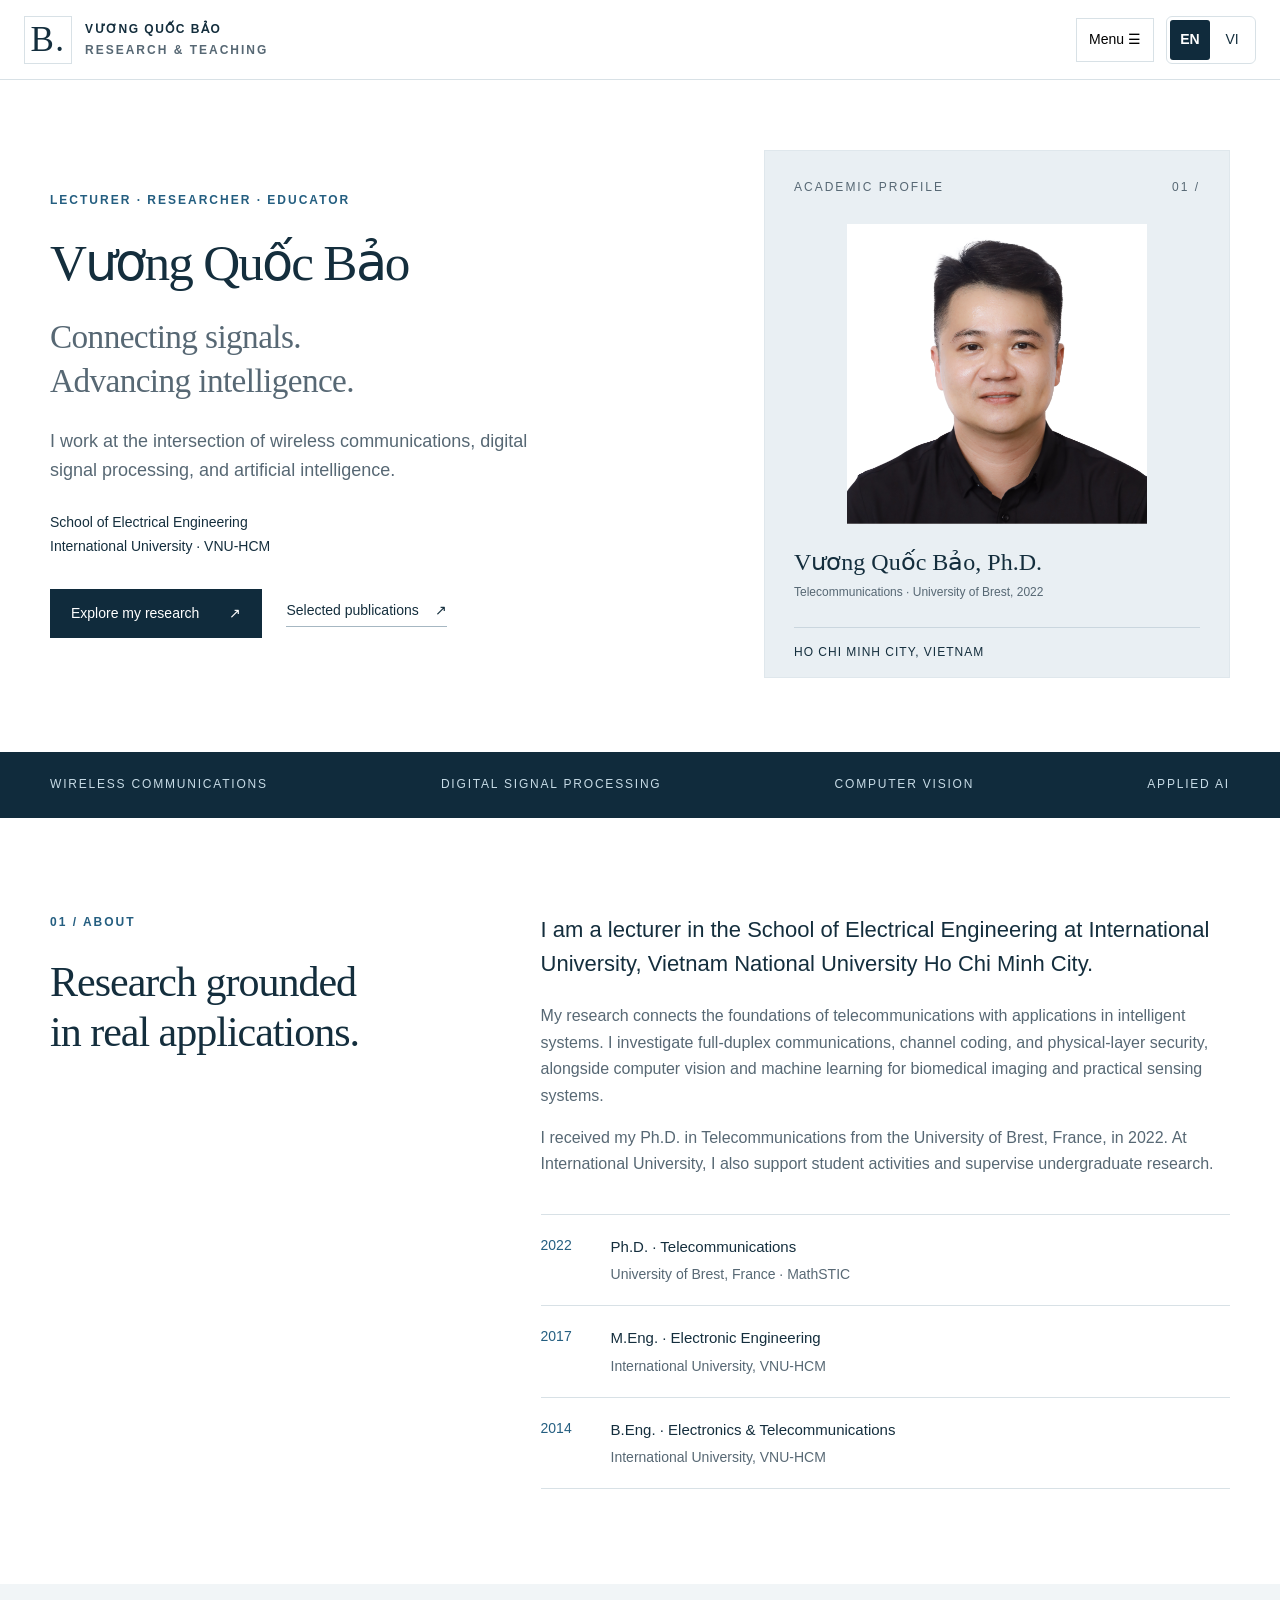
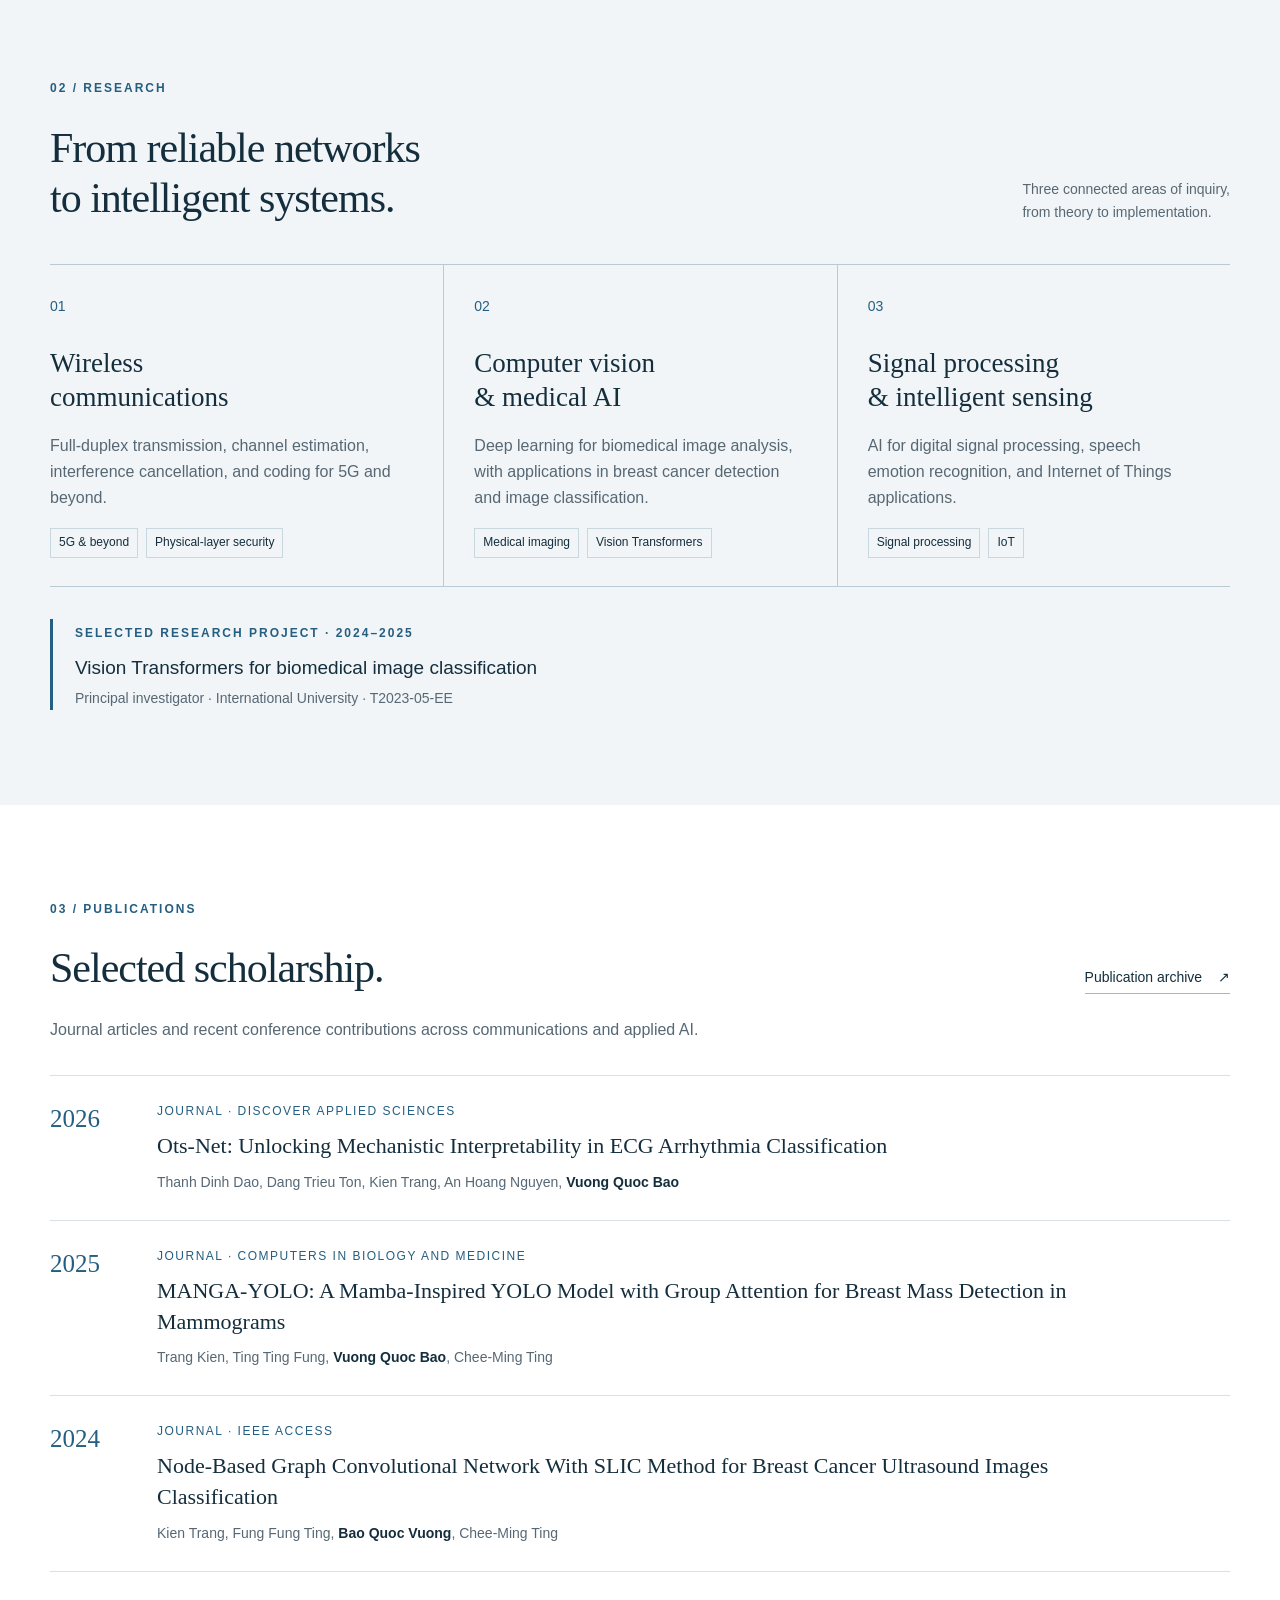
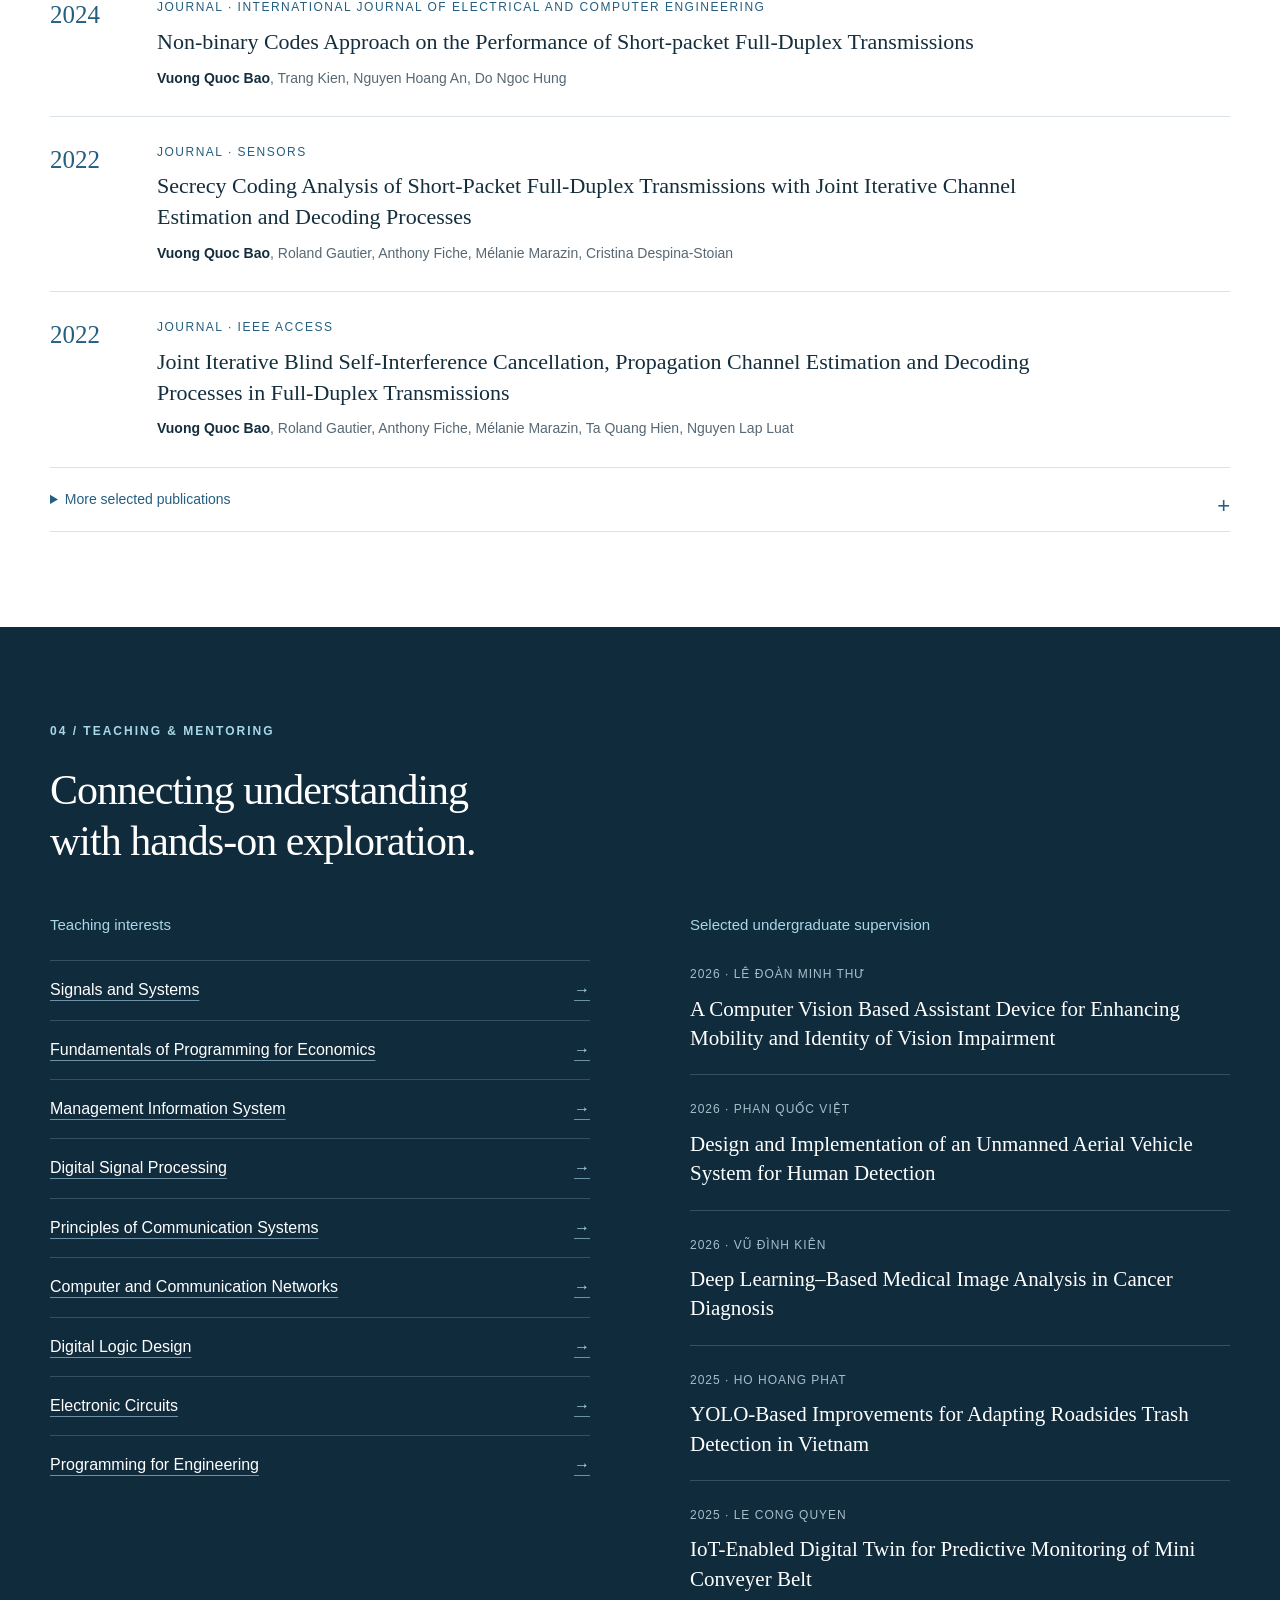
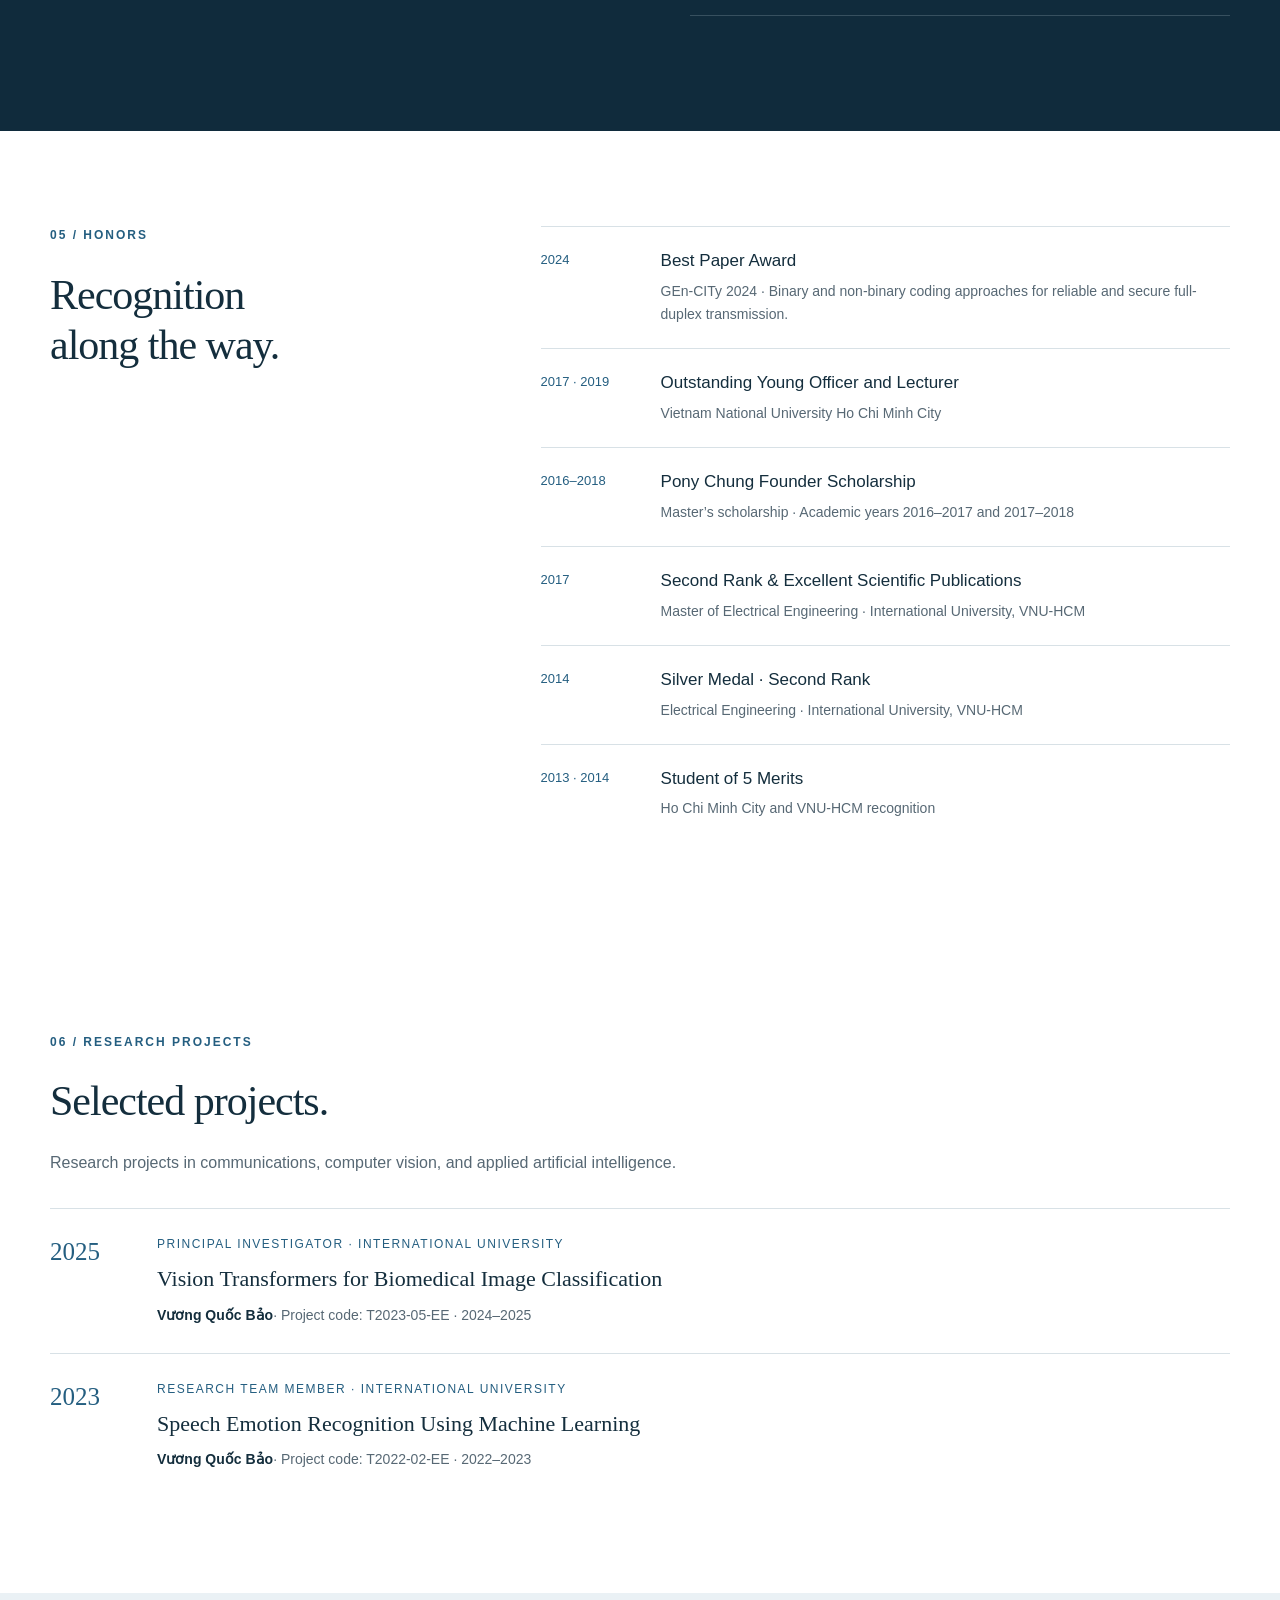
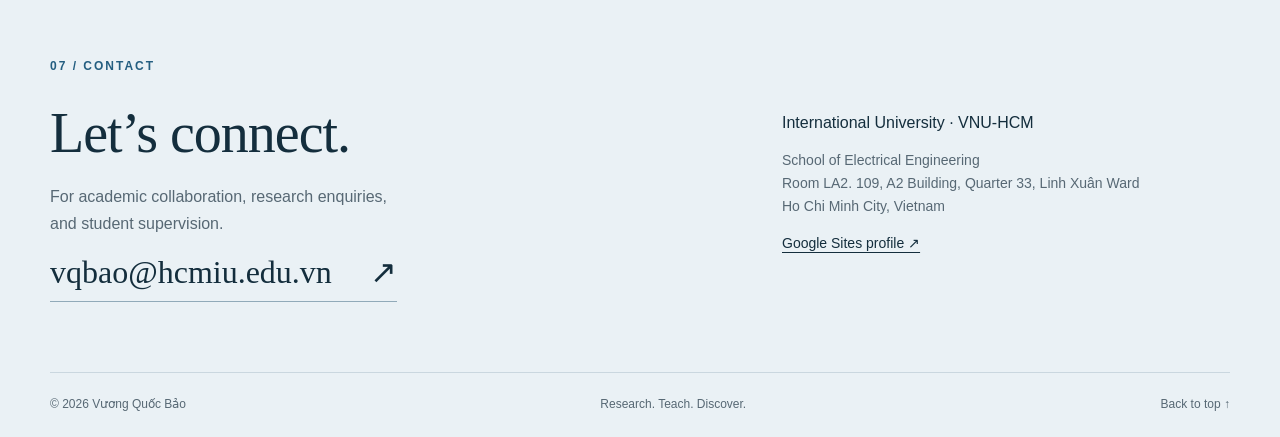
==== index.html @ 08e50bd3 "Update index.html" ====
<!doctype html>
<html lang="en"><head><meta charset="utf-8"><meta name="viewport" content="width=device-width,initial-scale=1"><meta name="description" content="Dr. Vương Quốc Bảo — lecturer at International University, VNU-HCM. Research in wireless communications, signal processing, computer vision and applied AI."><meta name="theme-color" content="#102b3c"><title>Vương Quốc Bảo · Research & Teaching</title><link rel="icon" href="data:image/svg+xml,%3Csvg xmlns='http://www.w3.org/2000/svg' viewBox='0 0 64 64'%3E%3Crect width='64' height='64' rx='12' fill='%23102b3c'/%3E%3Ctext x='32' y='43' text-anchor='middle' font-family='Georgia' font-size='34' fill='white'%3EB%3C/text%3E%3C/svg%3E"><link rel="stylesheet" href="styles.css"><script src="script.js" defer></script></head>
<body><a class="skip" href="#main">Skip to content</a><header><a class="brand" href="#home" aria-label="Vương Quốc Bảo home"><span class="monogram">B.</span><span>VƯƠNG QUỐC BẢO<small>RESEARCH & TEACHING</small></span></a><button class="menu" aria-expanded="false" aria-controls="navigation">Menu <span>☰</span></button><nav id="navigation" aria-label="Main navigation"><a href="#about">About</a><a href="#research">Research</a><a href="#publications">Publications</a><a href="#teaching">Teaching</a><a href="#projects">Projects</a><a href="#honors">Honors</a><a class="contact-nav" href="#contact">Get in touch <span>↗</span></a></nav><div class="language-switch" role="group" aria-label="Language / Ngôn ngữ" hidden><button type="button" data-language="en" lang="en" aria-label="Switch to English" aria-pressed="true">EN</button><button type="button" data-language="vi" lang="vi" aria-label="Chuyển sang tiếng Việt" aria-pressed="false">VI</button></div></header>
<main id="main"><section class="hero wrap" id="home"><div class="hero-copy"><p class="eyebrow">LECTURER · RESEARCHER · EDUCATOR</p><h1>Vương Quốc Bảo<span>Connecting signals.<br>Advancing intelligence.</span></h1><p class="intro">I work at the intersection of wireless communications, digital signal processing, and artificial intelligence.</p><p class="affiliation">School of Electrical Engineering<br><strong>International University · VNU-HCM</strong></p><div class="actions"><a class="button primary" href="#research">Explore my research <span>↗</span></a><a class="text-link" href="#publications">Selected publications <span>↗</span></a></div></div><aside class="portrait-panel"><div class="portrait-top"><span>ACADEMIC PROFILE</span><span>01 /</span></div><img src="assets/portrait1.png" width="250" height="250" alt="Portrait of Dr. Vương Quốc Bảo"><div class="portrait-caption"><strong>Vương Quốc Bảo, Ph.D.</strong><span>Telecommunications · University of Brest, 2022</span></div><div class="location"><span>HO CHI MINH CITY, VIETNAM</span></div></aside></section>
<div class="discipline-strip"><div class="wrap"><span>WIRELESS COMMUNICATIONS</span><span>DIGITAL SIGNAL PROCESSING</span><span>COMPUTER VISION</span><span>APPLIED AI</span></div></div>
<section class="wrap section about" id="about"><div class="section-label"><span>01 / ABOUT</span><h2>Research grounded<br>in real applications.</h2></div><div class="about-content"><p class="lead">I am a lecturer in the School of Electrical Engineering at International University, Vietnam National University Ho Chi Minh City.</p><p>My research connects the foundations of telecommunications with applications in intelligent systems. I investigate full-duplex communications, channel coding, and physical-layer security, alongside computer vision and machine learning for biomedical imaging and practical sensing systems.</p><p>I received my Ph.D. in Telecommunications from the University of Brest, France, in 2022. At International University, I also support student activities and supervise undergraduate research.</p><div class="education"><div><span>2022</span><strong>Ph.D. · Telecommunications</strong><p>University of Brest, France · MathSTIC</p></div><div><span>2017</span><strong>M.Eng. · Electronic Engineering</strong><p>International University, VNU-HCM</p></div><div><span>2014</span><strong>B.Eng. · Electronics & Telecommunications</strong><p>International University, VNU-HCM</p></div></div></div></section>
<section class="research-section" id="research"><div class="wrap section"><div class="section-head"><div><p class="eyebrow">02 / RESEARCH</p><h2>From reliable networks<br>to intelligent systems.</h2></div><p>Three connected areas of inquiry,<br>from theory to implementation.</p></div><div class="research-grid"><article><span class="research-number">01</span><h3>Wireless<br>communications</h3><p>Full-duplex transmission, channel estimation, interference cancellation, and coding for 5G and beyond.</p><div class="tags"><span>5G & beyond</span><span>Physical-layer security</span></div></article><article><span class="research-number">02</span><h3>Computer vision<br>& medical AI</h3><p>Deep learning for biomedical image analysis, with applications in breast cancer detection and image classification.</p><div class="tags"><span>Medical imaging</span><span>Vision Transformers</span></div></article><article><span class="research-number">03</span><h3>Signal processing<br>& intelligent sensing</h3><p>AI for digital signal processing, speech emotion recognition, and Internet of Things applications.</p><div class="tags"><span>Signal processing</span><span>IoT</span></div></article></div><div class="project-feature"><span class="eyebrow">SELECTED RESEARCH PROJECT · 2024–2025</span><h3>Vision Transformers for biomedical image classification</h3><p>Principal investigator · International University · T2023-05-EE</p></div></div></section>
<section class="wrap section" id="publications"><div class="section-head"><div><p class="eyebrow">03 / PUBLICATIONS</p><h2>Selected scholarship.</h2></div><a class="text-link" href="https://sites.google.com/view/vqbao/publications" target="_blank" rel="noopener">Publication archive <span>↗</span></a></div><p class="section-description">Journal articles and recent conference contributions across communications and applied AI.</p><div id="publication-list">
<article class="publication"><span class="pub-year">2026</span><div><p class="pub-type">JOURNAL · DISCOVER APPLIED SCIENCES</p><h3>Ots-Net: Unlocking Mechanistic Interpretability in ECG Arrhythmia Classification</h3><p>Thanh Dinh Dao, Dang Trieu Ton, Kien Trang, An Hoang Nguyen, <strong>Vuong Quoc Bao</strong></p></div></article>
<article class="publication"><span class="pub-year">2025</span><div><p class="pub-type">JOURNAL · COMPUTERS IN BIOLOGY AND MEDICINE</p><h3>MANGA-YOLO: A Mamba-Inspired YOLO Model with Group Attention for Breast Mass Detection in Mammograms</h3><p>Trang Kien, Ting Ting Fung, <strong>Vuong Quoc Bao</strong>, Chee-Ming Ting</p></div></article>
<article class="publication"><span class="pub-year">2024</span><div><p class="pub-type">JOURNAL · IEEE ACCESS</p><h3>Node-Based Graph Convolutional Network With SLIC Method for Breast Cancer Ultrasound Images Classification</h3><p>Kien Trang, Fung Fung Ting, <strong>Bao Quoc Vuong</strong>, Chee-Ming Ting</p></div></article>
<article class="publication"><span class="pub-year">2024</span><div><p class="pub-type">JOURNAL · INTERNATIONAL JOURNAL OF ELECTRICAL AND COMPUTER ENGINEERING</p><h3>Non-binary Codes Approach on the Performance of Short-packet Full-Duplex Transmissions</h3><p><strong>Vuong Quoc Bao</strong>, Trang Kien, Nguyen Hoang An, Do Ngoc Hung</p></div></article>
<article class="publication"><span class="pub-year">2022</span><div><p class="pub-type">JOURNAL · SENSORS</p><h3>Secrecy Coding Analysis of Short-Packet Full-Duplex Transmissions with Joint Iterative Channel Estimation and Decoding Processes</h3><p><strong>Vuong Quoc Bao</strong>, Roland Gautier, Anthony Fiche, Mélanie Marazin, Cristina Despina-Stoian</p></div></article>
<article class="publication"><span class="pub-year">2022</span><div><p class="pub-type">JOURNAL · IEEE ACCESS</p><h3>Joint Iterative Blind Self-Interference Cancellation, Propagation Channel Estimation and Decoding Processes in Full-Duplex Transmissions</h3><p><strong>Vuong Quoc Bao</strong>, Roland Gautier, Anthony Fiche, Mélanie Marazin, Ta Quang Hien, Nguyen Lap Luat</p></div></article>
</div><details class="more-publications"><summary>More selected publications <span>+</span></summary><article class="publication"><span class="pub-year">2026</span><div><p class="pub-type">CONFERENCE · IEEE ISBI</p><h3>MiTRes-UNet: A Hybrid Encoder Framework with Evolutionary Feature Selection for Intracranial Aneurysm Detection</h3><p>Nguyen Hoang An, Ting Ting Fung, <strong>Vuong Quoc Bao</strong>, Chee-Ming Ting</p></div></article><article class="publication"><span class="pub-year">2026</span><div><p class="pub-type">CONFERENCE · ICCSA</p><h3>A Re-parameterized Multi-scale and Global Context Framework for Waste Detection in Vietnamese Street Scenes</h3><p>Ho Hoang Phat, Nguyen Hoang An, Trang Kien, <strong>Vuong Quoc Bao</strong></p></div></article><article class="publication"><span class="pub-year">2025</span><div><p class="pub-type">CONFERENCE · RIVF</p><h3>Remote Sensing-Based Human Detection Using a Custom-Built Coaxial UAV System</h3><p>Phan Quoc Viet, Vu Dinh Kien, Le Minh Tuan, Hieu M. Tran, <strong>Vuong Quoc Bao</strong>, Nguyen Ngoc Truong Minh, Dao Vu Truong Son</p></div></article><article class="publication"><span class="pub-year">2022</span><div><p class="pub-type">JOURNAL · SENSORS</p><h3>Joint Semi-Blind Self-Interference Cancellation and Equalisation Processes in 5G QC-LDPC-Encoded Short-Packet Full-Duplex Transmissions</h3><p><strong>Vuong Quoc Bao</strong>, Roland Gautier, Ta Quang Hien, Nguyen Lap Luat, Anthony Fiche, Mélanie Marazin</p></div></article></details></section>
<section class="teaching-section" id="teaching"><div class="wrap section"><div class="section-head"><div><p class="eyebrow">04 / TEACHING & MENTORING</p><h2>Connecting understanding<br>with hands-on exploration.</h2></div></div><div class="teaching-grid"><div><h3>Teaching interests</h3><ul class="courses"><li><a href="courses/signals-and-systems.html">Signals and Systems</a></li>
  <li>
  <a href="courses/fundamentals-of-programming-for-economics.html">
    Fundamentals of Programming for Economics
  </a>
</li>

<li>
  <a href="courses/management-information-system.html">
    Management Information System
  </a>
</li><li><a href="courses/digital-signal-processing.html">Digital Signal Processing</a></li><li><a href="courses/principles-of-communication-systems.html">Principles of Communication Systems</a></li><li><a href="courses/computer-and-communication-networks.html">Computer and Communication Networks</a></li><li><a href="courses/digital-logic-design.html">Digital Logic Design</a></li><li><a href="courses/electronic-circuits.html">Electronic Circuits</a></li><li><a href="courses/programming-for-engineering.html">Programming for Engineering</a></li></ul></div><div><h3>Selected undergraduate supervision</h3><article class="student"><span>2026 · LÊ ĐOÀN MINH THƯ</span><h4>A Computer Vision Based Assistant Device for
Enhancing Mobility and Identity of Vision Impairment</h4></article><article class="student"><span>2026 · PHAN QUỐC VIỆT</span><h4>Design and Implementation of an Unmanned Aerial Vehicle System for Human Detection</h4></article><article class="student"><span>2026 · VŨ ĐÌNH KIÊN</span><h4>Deep Learning–Based Medical Image Analysis in Cancer Diagnosis</h4></article>
<article class="student"><span>2025 · HO HOANG PHAT</span><h4>YOLO-Based Improvements for Adapting Roadsides Trash Detection in Vietnam</h4></article>
<article class="student"><span>2025 · LE CONG QUYEN</span><h4>IoT-Enabled Digital Twin for Predictive Monitoring of Mini Conveyer Belt</h4></article></div></div></div></section>
<section class="wrap section honors" id="honors"><div class="section-label"><p class="eyebrow">05 / HONORS</p><h2>Recognition<br>along the way.</h2></div><div class="award-list"><article><span>2024</span><div><h3>Best Paper Award</h3><p>GEn-CITy 2024 · Binary and non-binary coding approaches for reliable and secure full-duplex transmission.</p></div></article><article><span>2017 · 2019</span><div><h3>Outstanding Young Officer and Lecturer</h3><p>Vietnam National University Ho Chi Minh City</p></div></article><article><span>2016–2018</span><div><h3>Pony Chung Founder Scholarship</h3><p>Master’s scholarship · Academic years 2016–2017 and 2017–2018</p></div></article><article><span>2017</span><div><h3>Second Rank & Excellent Scientific Publications</h3><p>Master of Electrical Engineering · International University, VNU-HCM</p></div></article><article><span>2014</span><div><h3>Silver Medal · Second Rank</h3><p>Electrical Engineering · International University, VNU-HCM</p></div></article><article><span>2013 · 2014</span><div><h3>Student of 5 Merits</h3><p>Ho Chi Minh City and VNU-HCM recognition</p></div></article></div></section>
<section class="wrap section" id="projects"><div class="section-head"><div><p class="eyebrow">06 / RESEARCH PROJECTS</p><h2>Selected projects.</h2></div></div><p class="section-description">Research projects in communications, computer vision, and applied artificial intelligence.</p><article class="publication"><span class="pub-year">2025</span><div><p class="pub-type">PRINCIPAL INVESTIGATOR · INTERNATIONAL UNIVERSITY</p><h3>Vision Transformers for Biomedical Image Classification</h3><p><strong>Vương Quốc Bảo</strong>· Project code: T2023-05-EE · 2024–2025</p></div></article><article class="publication"><span class="pub-year">2023</span><div><p class="pub-type">RESEARCH TEAM MEMBER · INTERNATIONAL UNIVERSITY</p><h3>Speech Emotion Recognition Using Machine Learning</h3><p><strong>Vương Quốc Bảo</strong>· Project code: T2022-02-EE · 2022–2023</p></div></article></section>
<section class="contact-section" id="contact"><div class="wrap"><p class="eyebrow">07 / CONTACT</p><div class="contact-layout"><div><h2>Let’s connect.</h2><p>For academic collaboration, research enquiries,<br>and student supervision.</p><a class="email" href="mailto:vqbao@hcmiu.edu.vn">vqbao@hcmiu.edu.vn <span>↗</span></a></div><div class="contact-address"><strong>International University · VNU-HCM</strong><p>School of Electrical Engineering<br>Room LA2. 109, A2 Building, Quarter 33, Linh Xuân Ward<br>Ho Chi Minh City, Vietnam</p><a >Google Sites profile ↗</a></div></div><footer><span>© <span id="year">2026</span> Vương Quốc Bảo</span><span>Research. Teach. Discover.</span><a href="#home">Back to top ↑</a></footer></div></section></main></body></html>
---- styles.css ----
:root{--navy:#102b3c;--ink:#142e3d;--muted:#576874;--blue:#245e80;--line:#d8e1e6;--paper:#fff;--pale:#f1f5f7;--accent:#a8d7e8}*{box-sizing:border-box}html{scroll-behavior:smooth;scroll-padding-top:100px}body{margin:0;background:var(--paper);color:var(--ink);font-family:Arial,Helvetica,sans-serif;font-size:16px;line-height:1.65}a{color:inherit;text-decoration:none}button{font:inherit}a:focus-visible,button:focus-visible,summary:focus-visible{outline:3px solid #398db9;outline-offset:6px}.wrap{width:min(1180px,calc(100% - 96px));margin:auto}header{min-height:100px;display:flex;align-items:center;justify-content:space-between;padding:18px 48px;border-bottom:1px solid var(--line);background:#fffffffa;position:sticky;top:0;z-index:10;gap:24px}.brand{display:flex;gap:13px;align-items:center;font-size:13px;letter-spacing:1.5px;font-weight:700;line-height:1.5}.brand small{display:block;font-size:10px;letter-spacing:2px;color:var(--muted);margin-top:3px}.monogram{font:35px Georgia,serif;border:1px solid var(--line);width:48px;height:48px;display:grid;place-items:center}nav{display:flex;gap:26px;align-items:center;font-size:14px}nav a:hover,nav a[aria-current]{color:var(--blue);text-decoration:underline;text-underline-offset:6px}.contact-nav{border-bottom:1px solid var(--navy);padding:7px 0;margin-left:8px}.contact-nav span{margin-left:12px}.menu{display:none}.hero{display:grid;grid-template-columns:1.35fr 1fr;gap:85px;padding-top:70px;padding-bottom:74px;align-items:center}.eyebrow,.section-label>span{font-size:12px;letter-spacing:2px;font-weight:700;color:var(--blue);margin:0 0 24px}h1{font-size:clamp(38px,4vw,58px);line-height:1.15;letter-spacing:-1.8px;margin:0;font-weight:500;font-family:Georgia,'Times New Roman',serif}h1>span{display:block;font-size:clamp(26px,2.6vw,37px);color:var(--muted);margin-top:22px;letter-spacing:-.6px;line-height:1.3}.intro{max-width:490px;color:var(--muted);font-size:18px;margin:25px 0}.affiliation{font-size:14px;line-height:1.7;margin:0 0 30px}.affiliation strong{font-weight:500}.actions{display:flex;gap:24px;align-items:center;flex-wrap:wrap}.button{display:inline-flex;gap:30px;padding:13px 21px;font-size:14px}.primary{background:var(--navy);color:white}.primary:hover{background:var(--blue)}.text-link{font-size:14px;border-bottom:1px solid #a6b7c2;padding-bottom:4px;white-space:nowrap}.text-link span{margin-left:12px}.portrait-panel{background:#e9eff3;padding:27px 29px 0;border:1px solid #dfe7ec}.portrait-top{display:flex;justify-content:space-between;font-size:11px;letter-spacing:2px;margin-bottom:26px;color:var(--muted)}.portrait-panel img{display:block;width:min(100%,300px);height:auto;aspect-ratio:1;margin:auto;object-fit:cover;filter:saturate(.75)}.portrait-caption{padding:24px 0}.portrait-caption strong{display:block;font:24px Georgia,serif}.portrait-caption>span{display:block;font-size:12px;color:var(--muted);margin-top:7px}.location{border-top:1px solid #cad6de;display:flex;justify-content:space-between;gap:15px;font-size:9px;letter-spacing:1px;padding:15px 0}.discipline-strip{background:var(--navy);color:#c7dbe6;padding:23px 0}.discipline-strip .wrap{display:flex;justify-content:space-between;gap:25px;font-size:11px;letter-spacing:1.8px}.section{padding-top:95px;padding-bottom:95px}h2{font:42px/1.2 Georgia,serif;letter-spacing:-1px;margin:0}h3{line-height:1.4}p{margin-top:0}.about,.honors{display:grid;grid-template-columns:1fr 1.7fr;gap:85px}.section-label>span{display:block}.about-content{color:var(--muted)}.lead{font-size:22px;line-height:1.55;color:var(--ink)}.education{margin-top:36px;border-top:1px solid var(--line)}.education>div{padding:19px 0 19px 70px;position:relative;border-bottom:1px solid var(--line)}.education span{position:absolute;left:0;color:var(--blue);font-size:14px}.education strong{font-size:15px;color:var(--ink);font-weight:500}.education p{font-size:14px;margin:3px 0 0}.research-section{background:var(--pale)}.section-head{display:flex;justify-content:space-between;align-items:end;gap:32px;margin-bottom:40px}.section-head>p{color:var(--muted);font-size:14px;margin-bottom:0}.research-grid{display:grid;grid-template-columns:repeat(3,1fr);border-top:1px solid #bacbd6;border-bottom:1px solid #bacbd6}.research-grid article{padding:28px 30px 28px 0}.research-grid article+article{padding-left:30px;border-left:1px solid #bacbd6}.research-number{color:var(--blue);font-size:14px}.research-grid h3{font:27px/1.25 Georgia,serif;margin:28px 0 18px}.research-grid p{font-size:15px;color:var(--muted)}.tags{display:flex;gap:8px;flex-wrap:wrap}.tags span{font-size:11px;padding:4px 8px;border:1px solid #c9d7df}.project-feature{margin-top:32px;padding-left:22px;border-left:3px solid var(--blue)}.project-feature .eyebrow{font-size:11px}.project-feature h3{font-size:19px;font-weight:500;margin:10px 0 5px}.project-feature p{font-size:14px;color:var(--muted);margin:0}.section-description{color:var(--muted);margin-top:-17px;margin-bottom:32px}.publication{display:grid;grid-template-columns:95px 1fr;gap:12px;border-top:1px solid var(--line);padding:26px 0}.pub-year{font:25px Georgia,serif;color:var(--blue);padding-top:3px}.pub-type{font-size:10px;letter-spacing:1.5px;color:var(--blue);margin:0 0 9px}.publication h3{font:22px/1.4 Georgia,serif;margin:0 0 9px;max-width:910px}.publication div>p:last-child{font-size:13px;color:var(--muted);margin-bottom:0}.publication strong{font-weight:600;color:var(--ink)}.more-publications{border-bottom:1px solid var(--line);border-top:1px solid var(--line)}summary{padding:20px 0;cursor:pointer;color:var(--blue);font-size:14px}summary span{float:right;font-size:22px}.more-publications[open] summary span{transform:rotate(45deg)}.teaching-section{background:var(--navy);color:white}.teaching-section .eyebrow{color:var(--accent)}.teaching-grid{display:grid;grid-template-columns:1fr 1fr;gap:100px;margin-top:48px}.teaching-grid h3{font-size:15px;font-weight:500;color:#a8d7e8;margin:0 0 25px}.courses{padding:0;margin:0;list-style:none}.courses li{border-top:1px solid #37505f;padding:12px 0;font-size:16px}.student{padding:0 0 21px;margin-bottom:20px;border-bottom:1px solid #37505f}.student span{font-size:11px;letter-spacing:1px;color:#a7bdcc}.student h4{font:21px/1.4 Georgia,serif;margin:8px 0 0}.award-list article{display:grid;grid-template-columns:100px 1fr;gap:20px;padding:22px 0;border-top:1px solid var(--line)}.award-list article>span{font-size:13px;color:var(--blue)}.award-list h3{font-size:17px;font-weight:500;margin:0 0 7px}.award-list p{font-size:14px;color:var(--muted);margin:0}.contact-section{background:#eaf1f5;padding:64px 0 0}.contact-layout{display:grid;grid-template-columns:1.5fr 1fr;gap:60px}.contact-layout h2{font-size:56px;margin-bottom:17px}.contact-layout p{color:var(--muted)}.email{font:clamp(20px,2.5vw,33px) Georgia,serif;border-bottom:1px solid #91aab9;padding-bottom:10px;display:inline-block;overflow-wrap:anywhere}.email span{margin-left:30px}.contact-address{padding-top:10px;font-size:14px}.contact-address strong{font-size:16px;font-weight:500}.contact-address p{margin-top:12px}.contact-address a{text-decoration:underline;text-underline-offset:4px}footer{border-top:1px solid #cad7df;margin-top:70px;padding:22px 0;display:flex;justify-content:space-between;gap:20px;font-size:12px;color:var(--muted)}.skip{position:fixed;top:-80px;left:15px;background:white;padding:10px;z-index:30}.skip:focus{top:10px}@media(min-width:1600px){.hero{padding-top:100px;padding-bottom:100px}}@media(max-width:1100px){header{padding:18px 28px}nav{gap:17px}.brand{font-size:11px}.wrap{width:calc(100% - 64px)}.hero{gap:45px}.about,.honors{gap:40px}.teaching-grid{gap:55px}}@media(max-width:850px){header{min-height:80px;flex-wrap:wrap;padding:14px 24px}.menu{display:block;background:none;border:1px solid var(--line);padding:5px 12px;font-size:14px}.menu span{margin-left:10px}nav{display:none;width:100%;padding:12px 0;flex-wrap:wrap}nav.open{display:flex}.contact-nav{margin:0}.hero{grid-template-columns:1.3fr 1fr;gap:30px;padding-top:45px;padding-bottom:45px}.portrait-panel{padding:18px 18px 0}.portrait-caption strong{font-size:20px}.location{font-size:8px;flex-wrap:wrap}.about,.honors{grid-template-columns:1fr;gap:32px}.section{padding-top:65px;padding-bottom:65px}.discipline-strip .wrap{flex-wrap:wrap;justify-content:center;font-size:10px;gap:10px 28px}.research-grid h3{font-size:23px}.research-grid article{padding-right:18px}.research-grid article+article{padding-left:18px}.section-head>p{display:none}h2{font-size:36px}}@media(max-width:600px){.wrap{width:calc(100% - 40px)}.hero{grid-template-columns:1fr;gap:38px}h1{font-size:43px}.hero h1>span{font-size:30px}.hero .eyebrow{font-size:10px}.portrait-panel{max-width:420px;width:100%;padding:20px 24px 0}.portrait-panel img{max-width:250px}.portrait-top{margin-bottom:20px}.portrait-caption{padding:20px 0}.location{font-size:9px}.section-head{align-items:start;flex-direction:column;gap:25px}.research-grid{grid-template-columns:1fr}.research-grid article,.research-grid article+article{padding:25px 0;border-left:0}.research-grid article+article{border-top:1px solid #bacbd6}.research-grid h3{margin:15px 0;font-size:28px}.research-grid h3 br{display:none}.publication{grid-template-columns:1fr;gap:12px}.pub-year{font-size:21px}.publication h3{font-size:21px}.teaching-grid{grid-template-columns:1fr;gap:40px}.award-list article{grid-template-columns:1fr;gap:8px}.contact-layout{grid-template-columns:1fr;gap:32px}.contact-layout h2{font-size:46px}.contact-layout p br{display:none}.email{font-size:24px}.email span{margin-left:12px}footer{flex-wrap:wrap;margin-top:45px;font-size:11px}footer>span:nth-child(2){display:none}.lead{font-size:20px}.actions{gap:20px}.section-description{margin-top:0}.education>div{padding-left:58px}.education strong{font-size:14px}h2{font-size:34px}}@media(prefers-reduced-motion:reduce){html{scroll-behavior:auto}}@media print{header,.actions,footer,.skip,.more-publications summary{display:none}.wrap{width:100%}.section{padding:25px 0}.hero{padding:20px 0}.hero,.about,.honors{gap:25px}body{font-size:12px}h2{font-size:26px}.research-section,.teaching-section,.contact-section{background:white;color:#142e3d}.publication,article{break-inside:avoid}.teaching-section .eyebrow,.teaching-grid h3,.student span{color:#245e80}a{color:#142e3d}.contact-section{padding-top:25px}}

/* Readable metadata at every breakpoint. */
.brand{font-size:12px}.brand small,.eyebrow,.hero .eyebrow,.portrait-top,.portrait-caption>span,.location,.discipline-strip .wrap,.tags span,.project-feature .eyebrow,.pub-type,.student span,footer{font-size:12px}.location{flex-wrap:wrap}.research-grid p{font-size:16px}.publication div>p:last-child{font-size:14px}
@media(max-width:600px){header{gap:10px;padding:14px 20px}.brand{gap:9px;letter-spacing:1px}.brand small{letter-spacing:1px}.monogram{width:40px;height:44px;flex-shrink:0}.menu{font-size:0;padding:6px 10px}.menu span{font-size:18px;margin:0}html{scroll-padding-top:90px}}


/* EN / VI language selector; visible independently of the mobile menu. */
.language-switch {display:flex; flex-shrink:0; gap:2px; padding:3px; border:1px solid var(--line); border-radius:6px;}
.language-switch[hidden] {display:none;}
.language-switch button {min-width:40px; min-height:40px; padding:5px 8px; border:0; border-radius:3px; background:transparent; color:var(--ink); font-size:14px; cursor:pointer;}
.language-switch button[aria-pressed="true"] {background:var(--navy); color:white; font-weight:700;}
.language-switch button:hover {box-shadow:inset 0 0 0 1px var(--blue);}
header {gap:18px;}
header > .brand {flex-shrink:0;}
header nav {gap:18px;}
.discipline-strip .wrap {flex-wrap:wrap;}
html[lang="vi"] .hero h1>span {line-height:1.45;}
html[lang="vi"] .text-link {white-space:normal;}
@media(max-width:1280px) {
  header {display:flex;flex-wrap:wrap;min-height:80px;padding:14px 24px;gap:12px;}
  header > .brand {margin-right:auto;}
  header > .menu {display:block;background:none;border:1px solid var(--line);padding:6px 12px;font-size:14px;min-height:44px;}
  header > nav {display:none;order:4;width:100%;flex-wrap:wrap;padding:10px 0;gap:12px 24px;}
  header > nav.open {display:flex;}
  header .contact-nav {margin-left:0;}
}
@media(max-width:600px) {
  header {padding:12px 16px;gap:8px;}
  header > .brand {width:calc(100% - 105px);min-width:0;flex-shrink:1;}
  header .brand small {font-size:10px;letter-spacing:.4px;}
  header .brand {font-size:11px;letter-spacing:.5px;gap:8px;}
  header .monogram {width:35px;height:40px;font-size:29px;}
  header > .language-switch {order:2;}
  header > .menu {order:3;width:100%;font-size:14px;text-align:left;padding:5px 12px;}
  header > .menu span {float:right;font-size:18px;}
  html {scroll-padding-top:145px;}
  html[lang="vi"] h1 {font-size:clamp(32px,10vw,43px);}
}
@media print {.language-switch {display:none;}}


/* Course titles open individual course resource pages. */
.courses a{display:flex;align-items:center;justify-content:space-between;gap:20px;padding:4px 0;text-decoration:underline;text-decoration-color:#6d91a7;text-underline-offset:5px;}
.courses a::after{content:"→";flex-shrink:0;color:var(--accent);}
.courses a:hover{color:var(--accent);text-decoration-color:currentColor;}
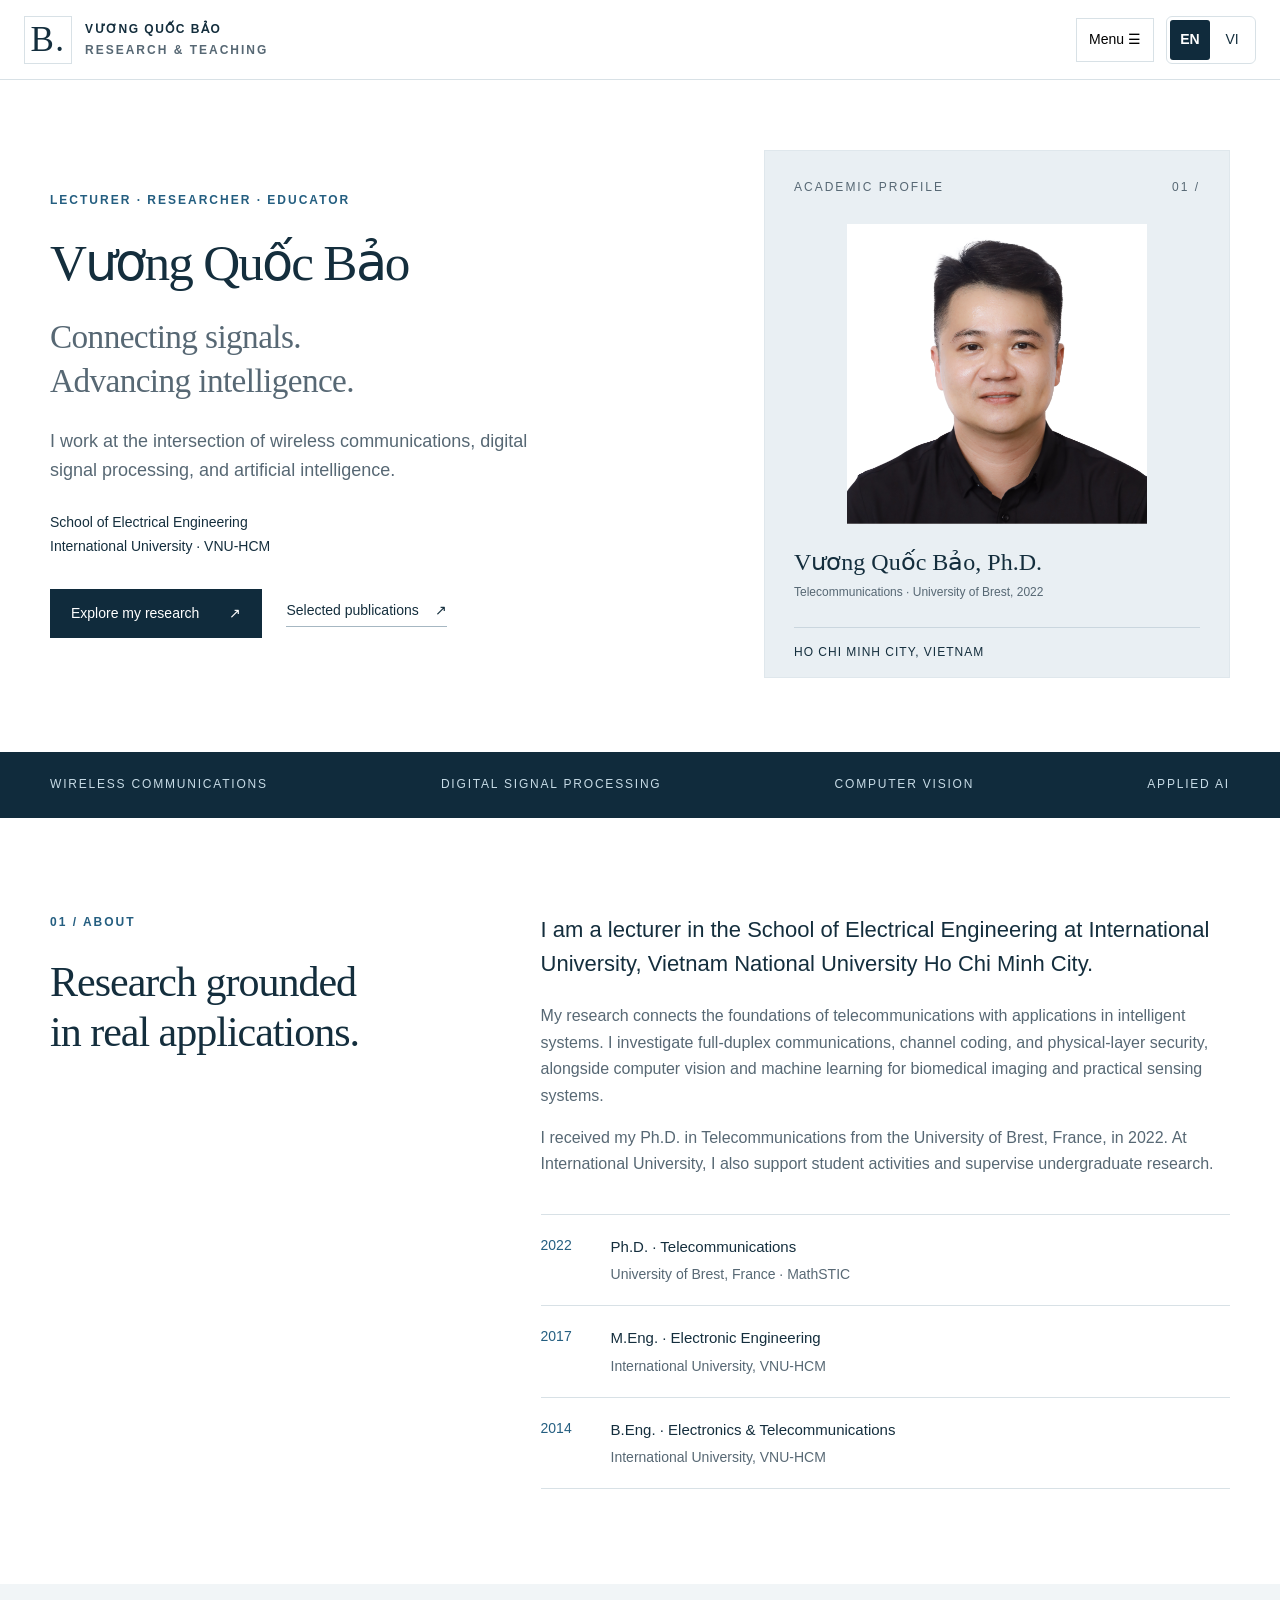
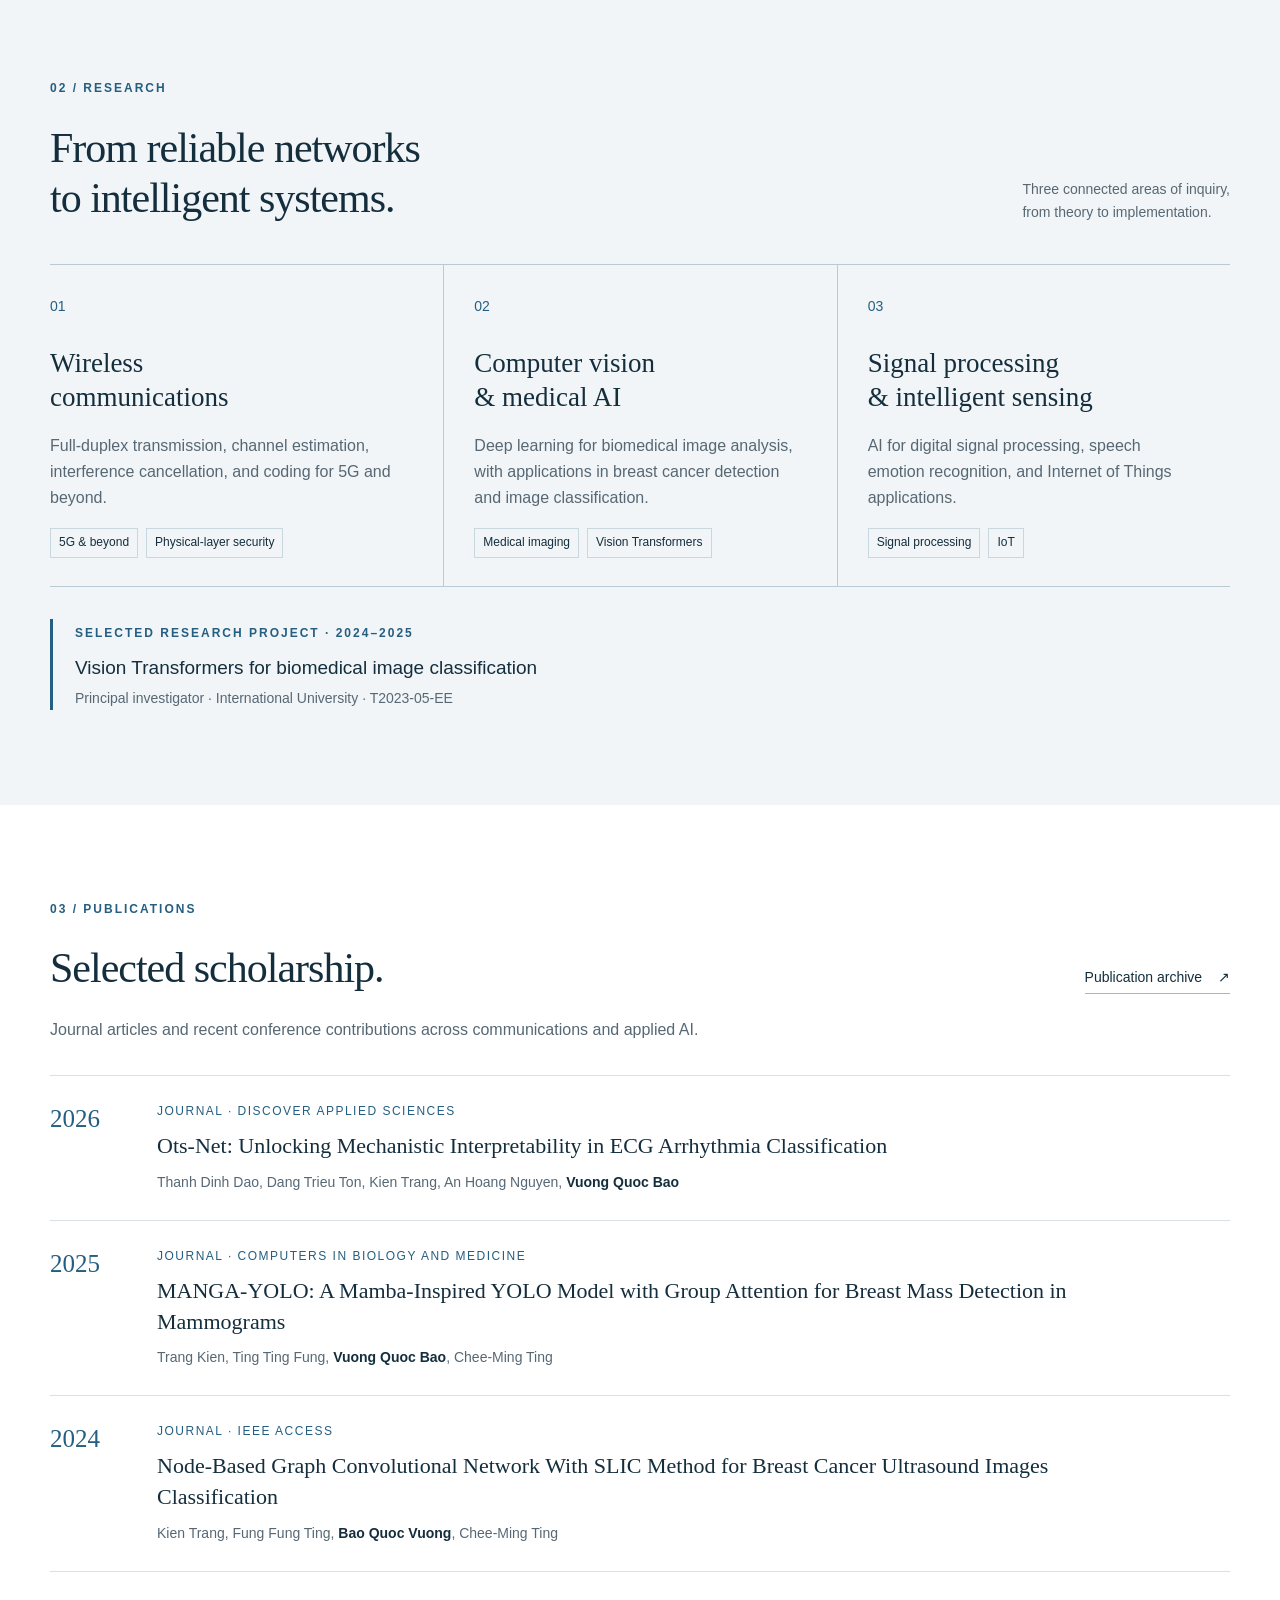
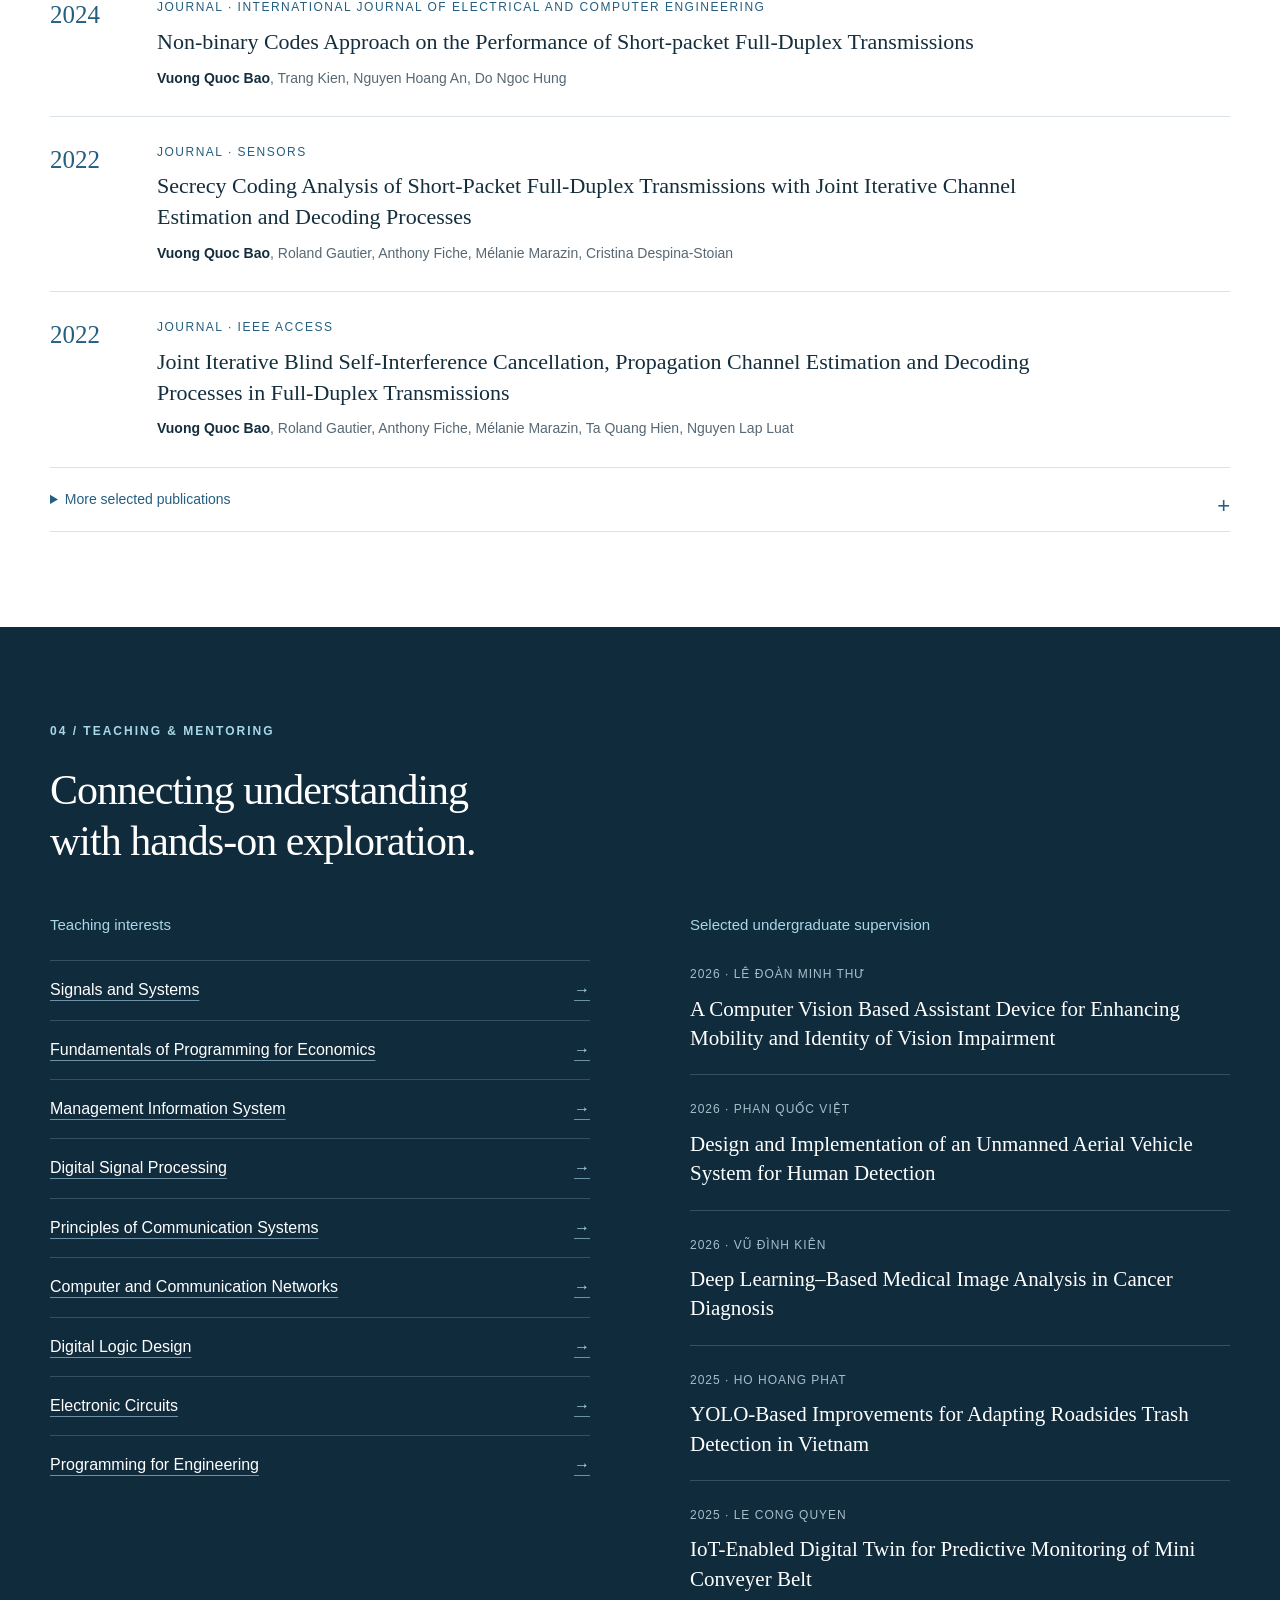
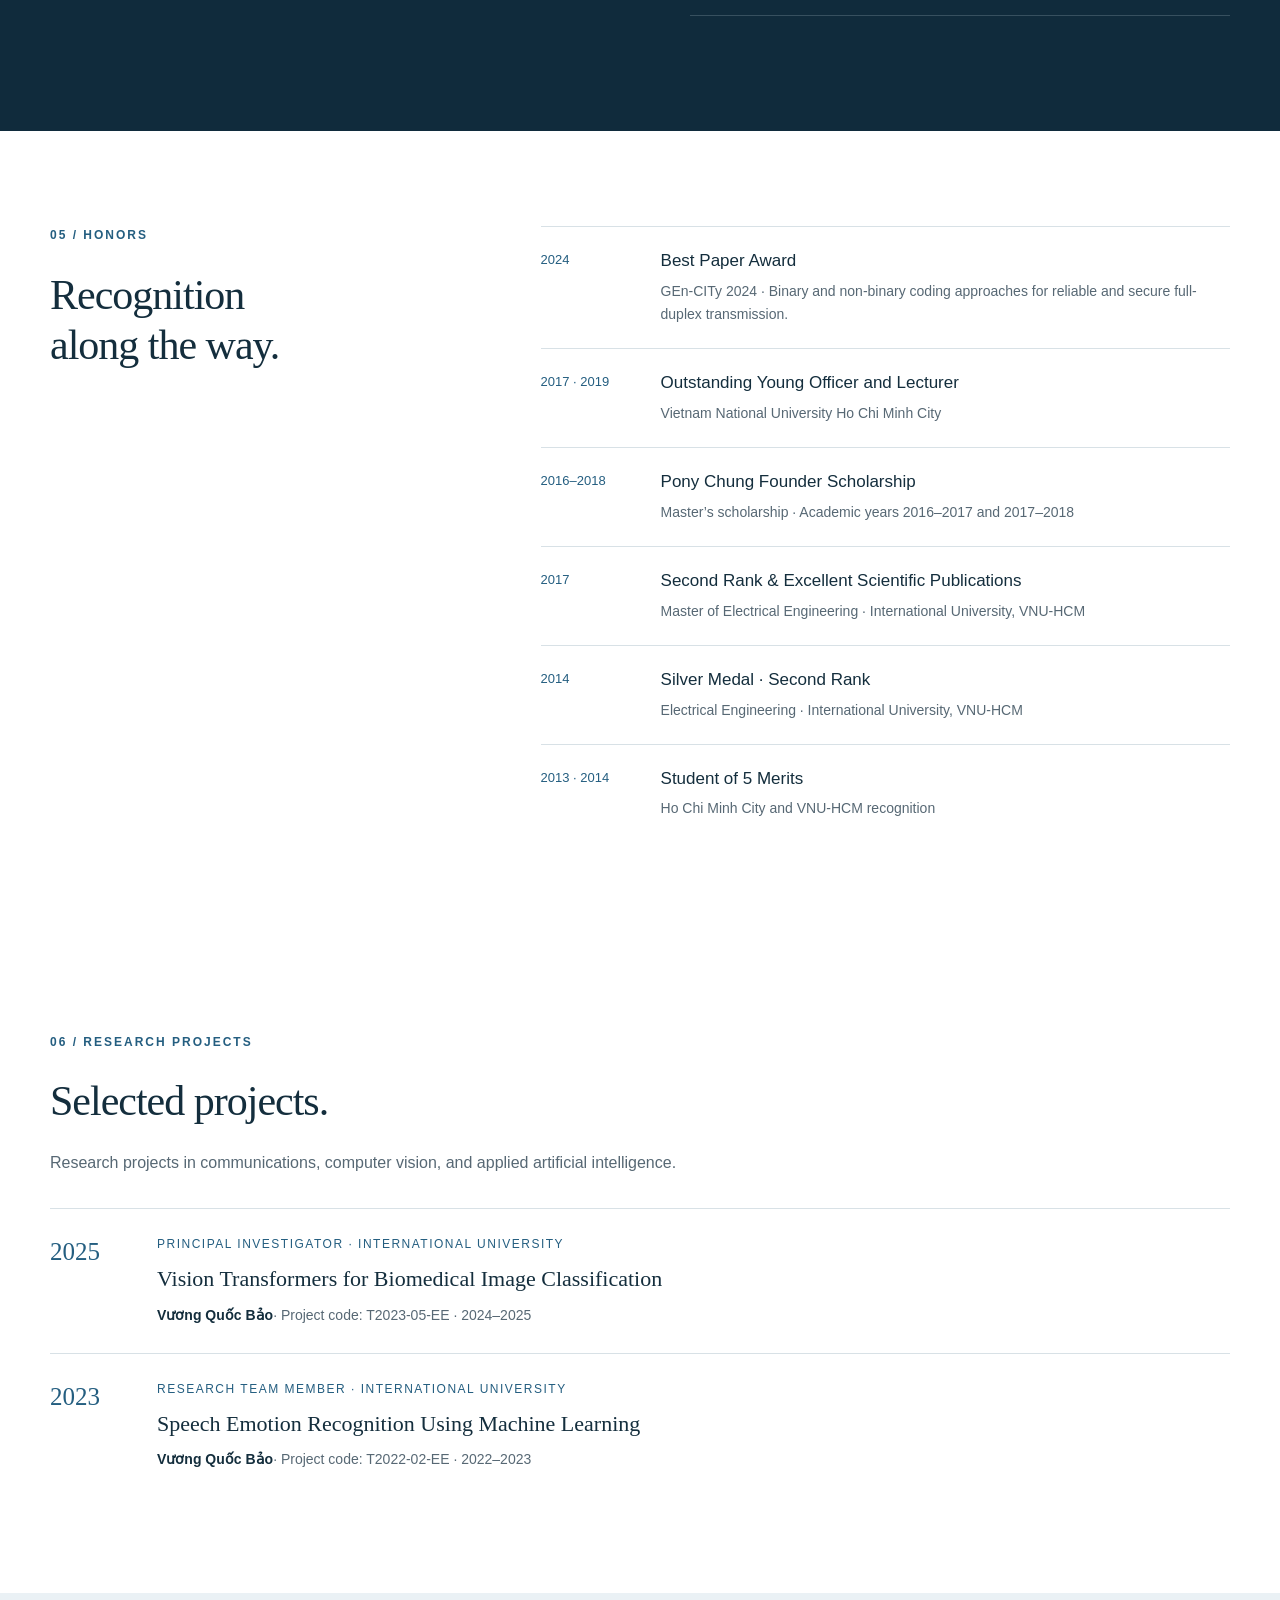
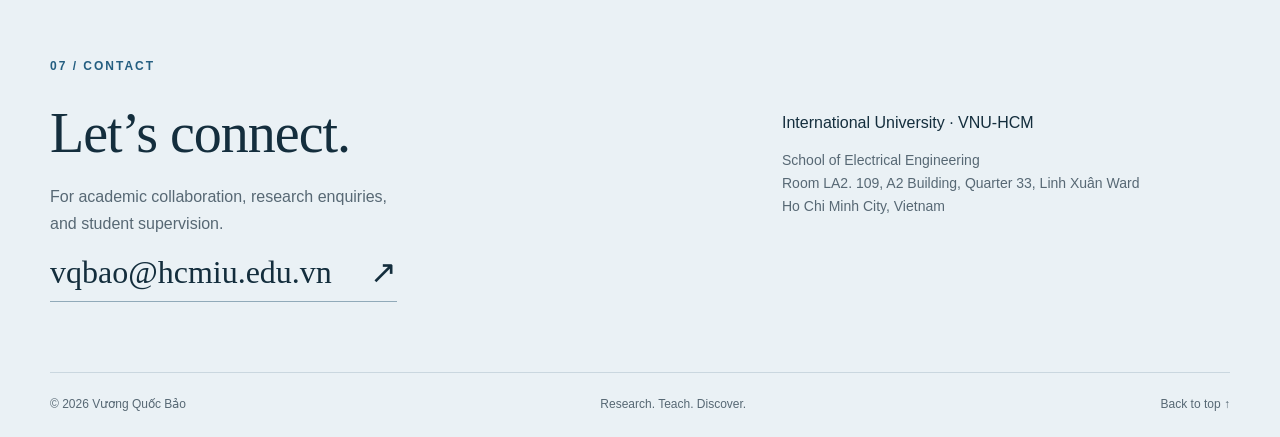
==== commit 75a39219: "Add contact section to index.html" ====
--- a/index.html
+++ b/index.html
@@ -30,7 +30,7 @@
 <article class="student"><span>2025 · LE CONG QUYEN</span><h4>IoT-Enabled Digital Twin for Predictive Monitoring of Mini Conveyer Belt</h4></article></div></div></div></section>
 <section class="wrap section honors" id="honors"><div class="section-label"><p class="eyebrow">05 / HONORS</p><h2>Recognition<br>along the way.</h2></div><div class="award-list"><article><span>2024</span><div><h3>Best Paper Award</h3><p>GEn-CITy 2024 · Binary and non-binary coding approaches for reliable and secure full-duplex transmission.</p></div></article><article><span>2017 · 2019</span><div><h3>Outstanding Young Officer and Lecturer</h3><p>Vietnam National University Ho Chi Minh City</p></div></article><article><span>2016–2018</span><div><h3>Pony Chung Founder Scholarship</h3><p>Master’s scholarship · Academic years 2016–2017 and 2017–2018</p></div></article><article><span>2017</span><div><h3>Second Rank & Excellent Scientific Publications</h3><p>Master of Electrical Engineering · International University, VNU-HCM</p></div></article><article><span>2014</span><div><h3>Silver Medal · Second Rank</h3><p>Electrical Engineering · International University, VNU-HCM</p></div></article><article><span>2013 · 2014</span><div><h3>Student of 5 Merits</h3><p>Ho Chi Minh City and VNU-HCM recognition</p></div></article></div></section>
 <section class="wrap section" id="projects"><div class="section-head"><div><p class="eyebrow">06 / RESEARCH PROJECTS</p><h2>Selected projects.</h2></div></div><p class="section-description">Research projects in communications, computer vision, and applied artificial intelligence.</p><article class="publication"><span class="pub-year">2025</span><div><p class="pub-type">PRINCIPAL INVESTIGATOR · INTERNATIONAL UNIVERSITY</p><h3>Vision Transformers for Biomedical Image Classification</h3><p><strong>Vương Quốc Bảo</strong>· Project code: T2023-05-EE · 2024–2025</p></div></article><article class="publication"><span class="pub-year">2023</span><div><p class="pub-type">RESEARCH TEAM MEMBER · INTERNATIONAL UNIVERSITY</p><h3>Speech Emotion Recognition Using Machine Learning</h3><p><strong>Vương Quốc Bảo</strong>· Project code: T2022-02-EE · 2022–2023</p></div></article></section>
-<section class="contact-section" id="contact"><div class="wrap"><p class="eyebrow">07 / CONTACT</p><div class="contact-layout"><div><h2>Let’s connect.</h2><p>For academic collaboration, research enquiries,<br>and student supervision.</p><a class="email" href="mailto:vqbao@hcmiu.edu.vn">vqbao@hcmiu.edu.vn <span>↗</span></a></div><div class="contact-address"><strong>International University · VNU-HCM</strong><p>School of Electrical Engineering<br>Room LA2. 109, A2 Building, Quarter 33, Linh Xuân Ward<br>Ho Chi Minh City, Vietnam</p><a >Google Sites profile ↗</a></div></div><footer><span>© <span id="year">2026</span> Vương Quốc Bảo</span><span>Research. Teach. Discover.</span><a href="#home">Back to top ↑</a></footer></div></section></main></body></html>
+<section class="contact-section" id="contact"><div class="wrap"><p class="eyebrow">07 / CONTACT</p><div class="contact-layout"><div><h2>Let’s connect.</h2><p>For academic collaboration, research enquiries,<br>and student supervision.</p><a class="email" href="mailto:vqbao@hcmiu.edu.vn">vqbao@hcmiu.edu.vn <span>↗</span></a></div><div class="contact-address"><strong>International University · VNU-HCM</strong><p>School of Electrical Engineering<br>Room LA2. 109, A2 Building, Quarter 33, Linh Xuân Ward<br>Ho Chi Minh City, Vietnam</p></div></div><footer><span>© <span id="year">2026</span> Vương Quốc Bảo</span><span>Research. Teach. Discover.</span><a href="#home">Back to top ↑</a></footer></div></section></main></body></html>
 
 
 
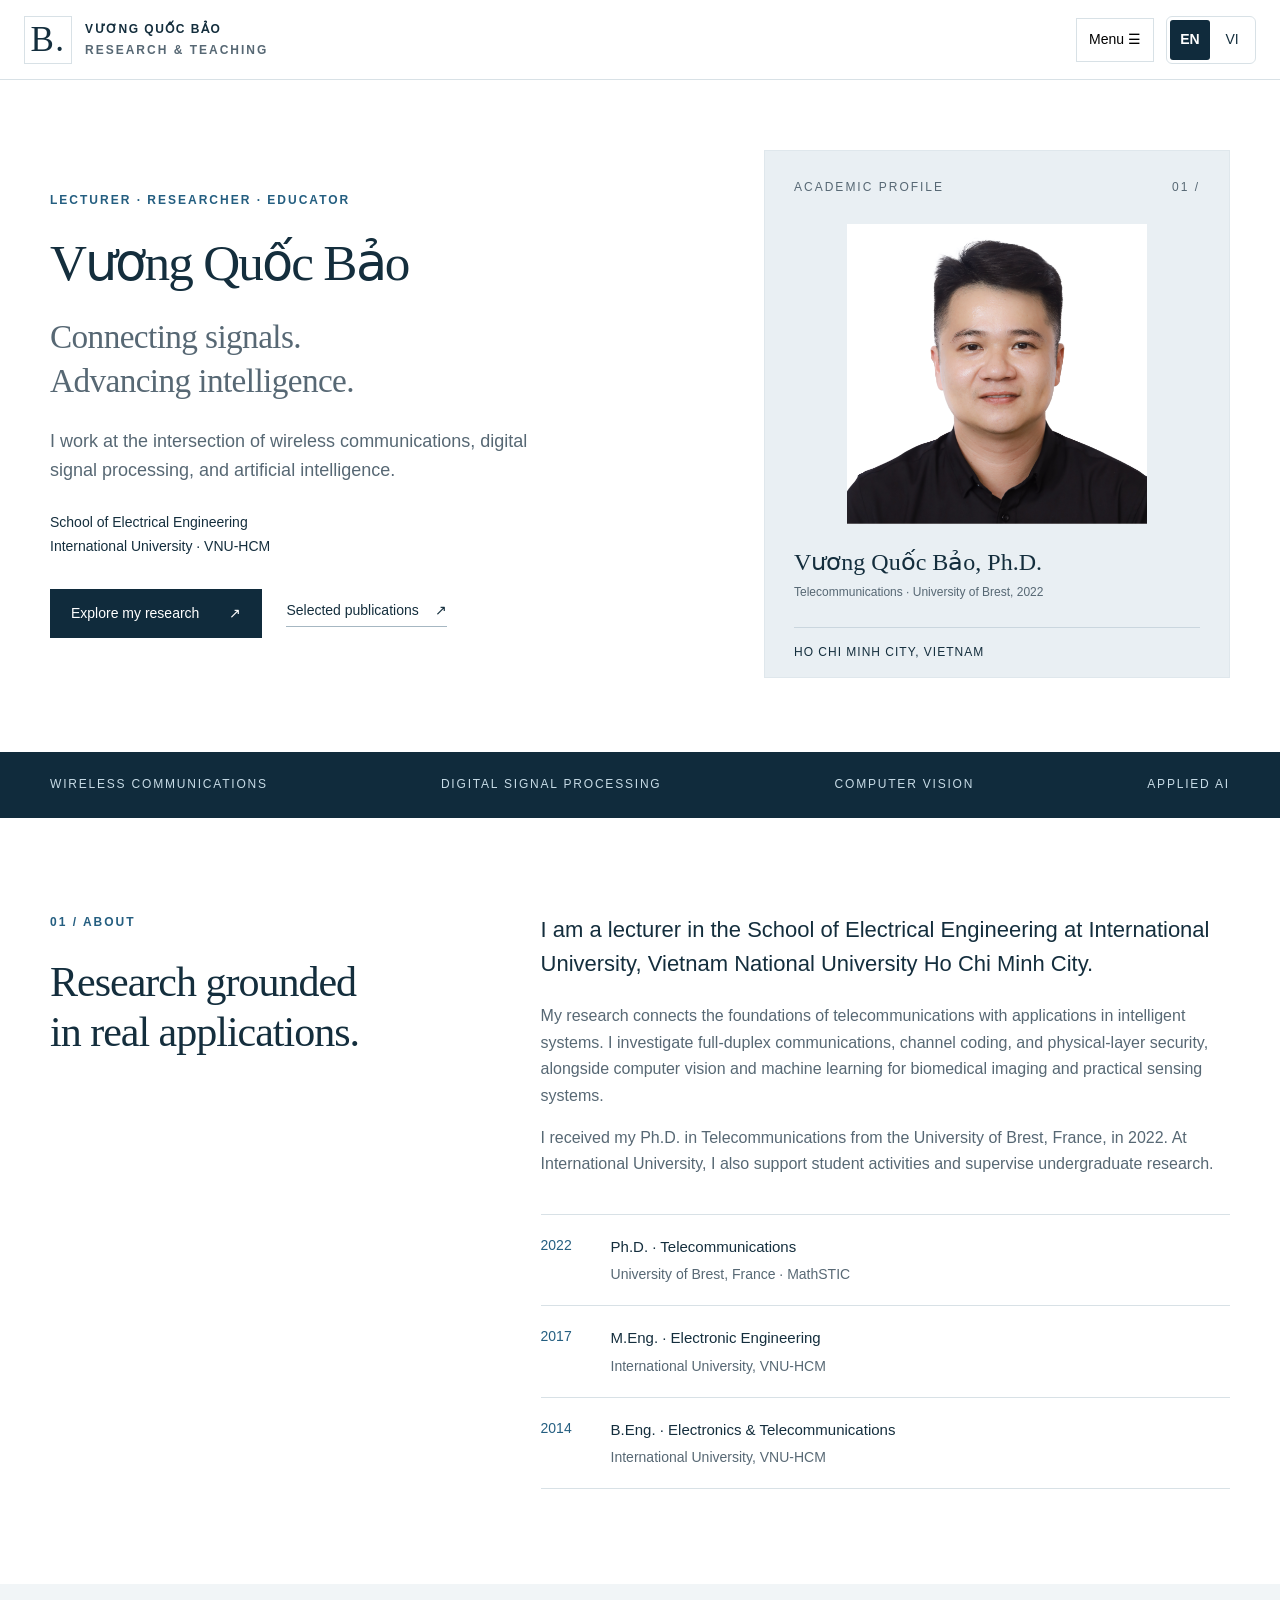
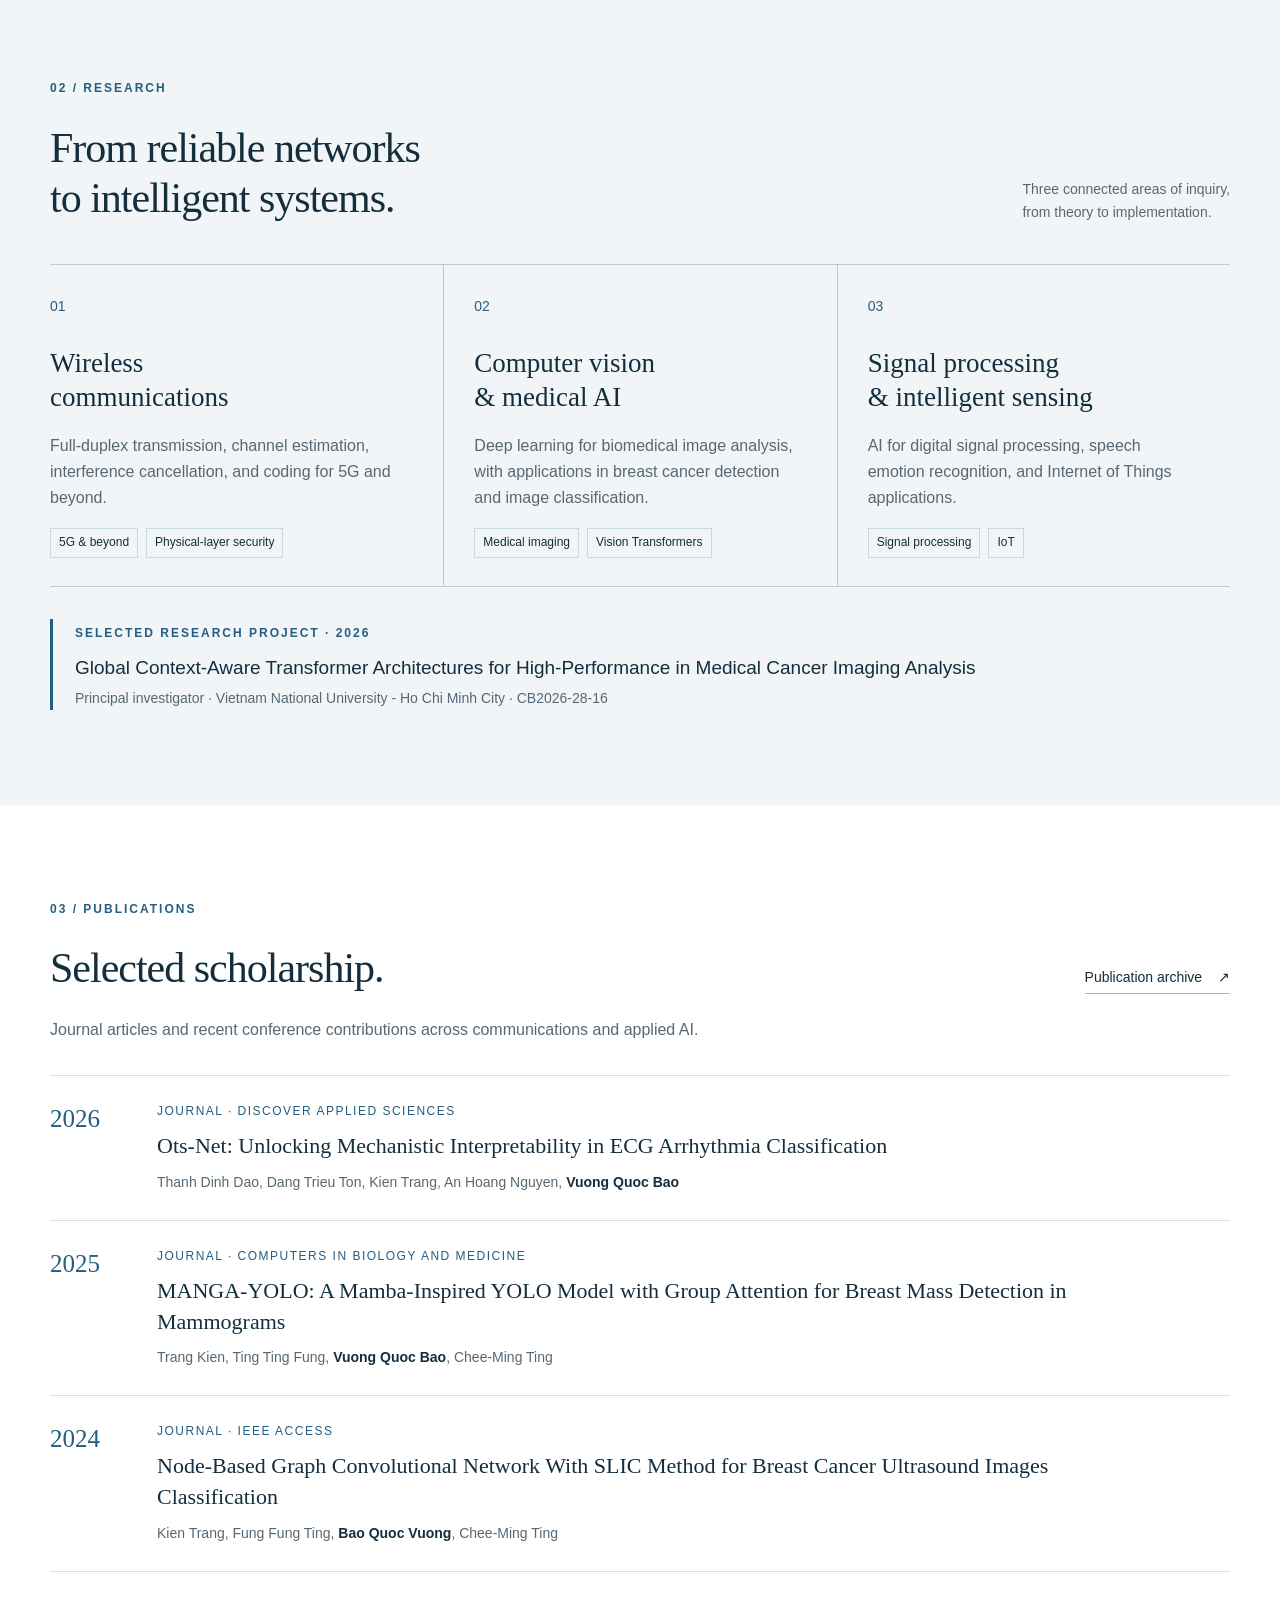
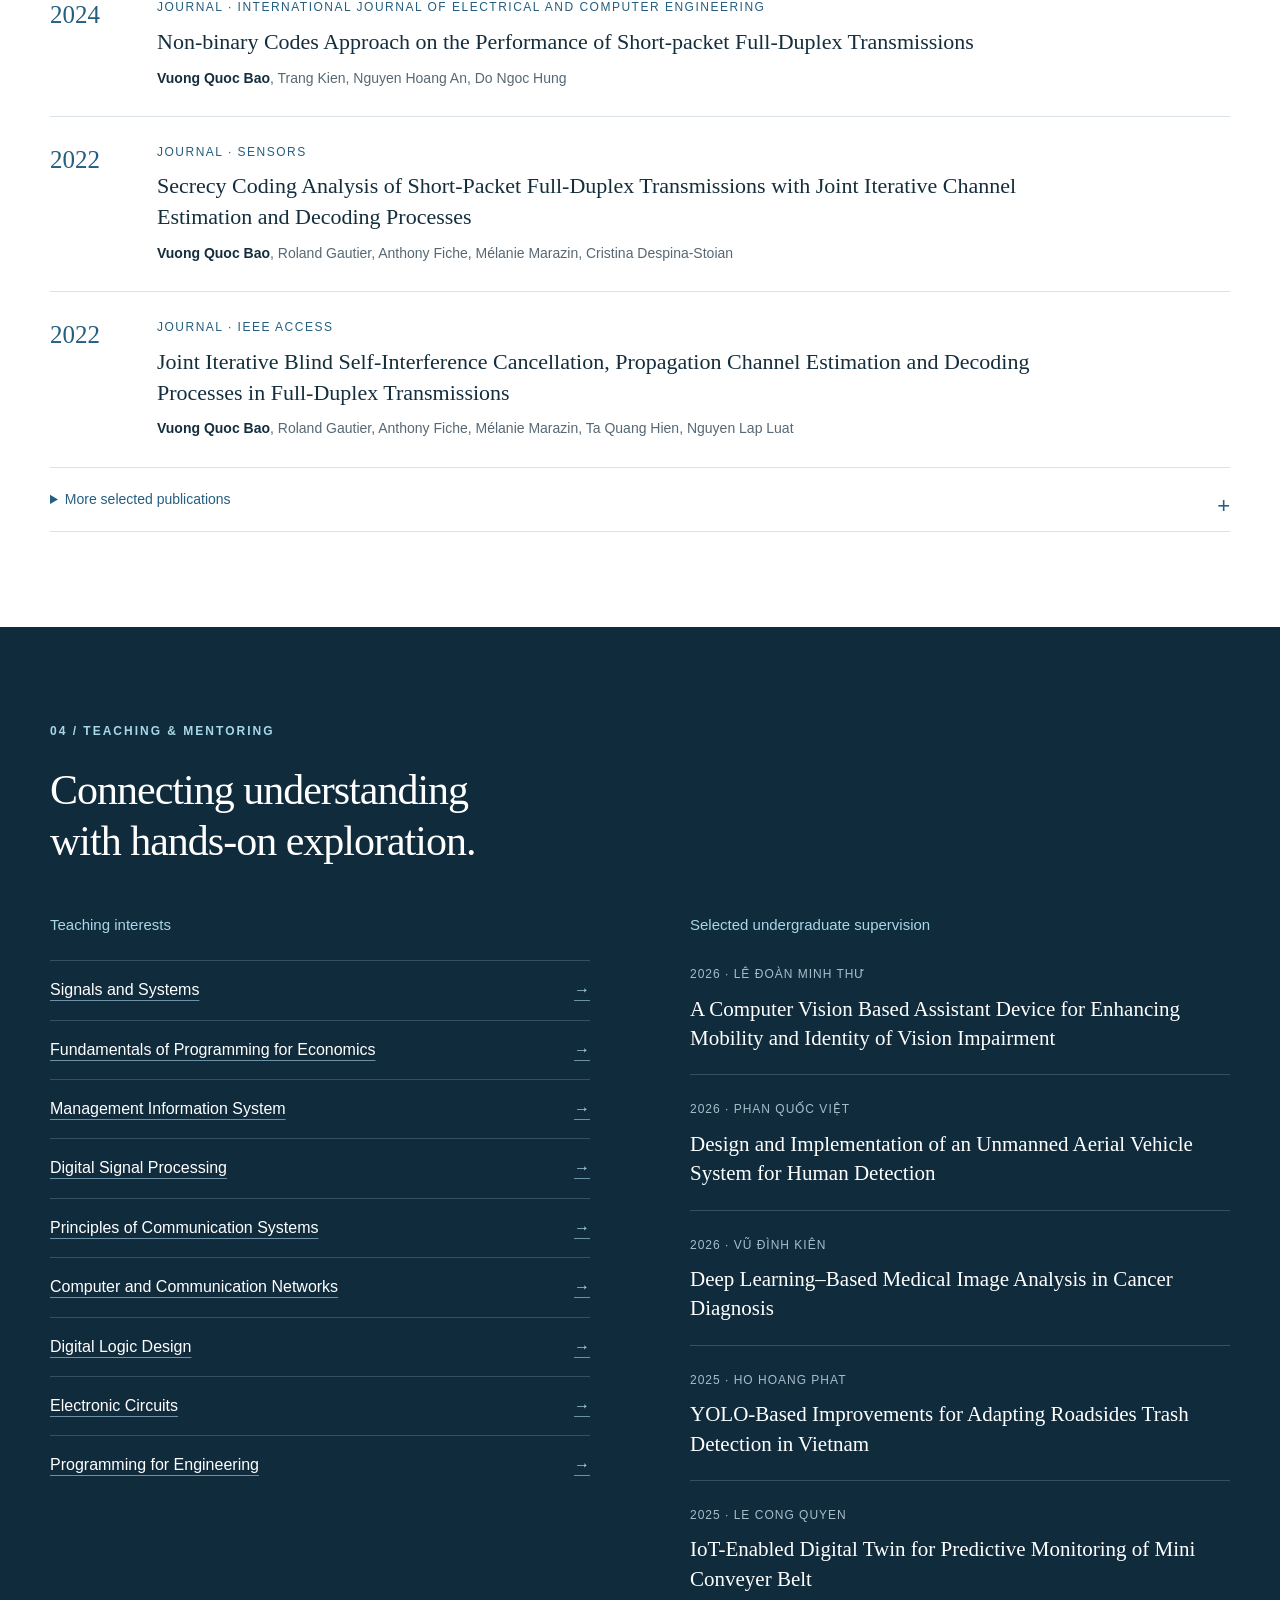
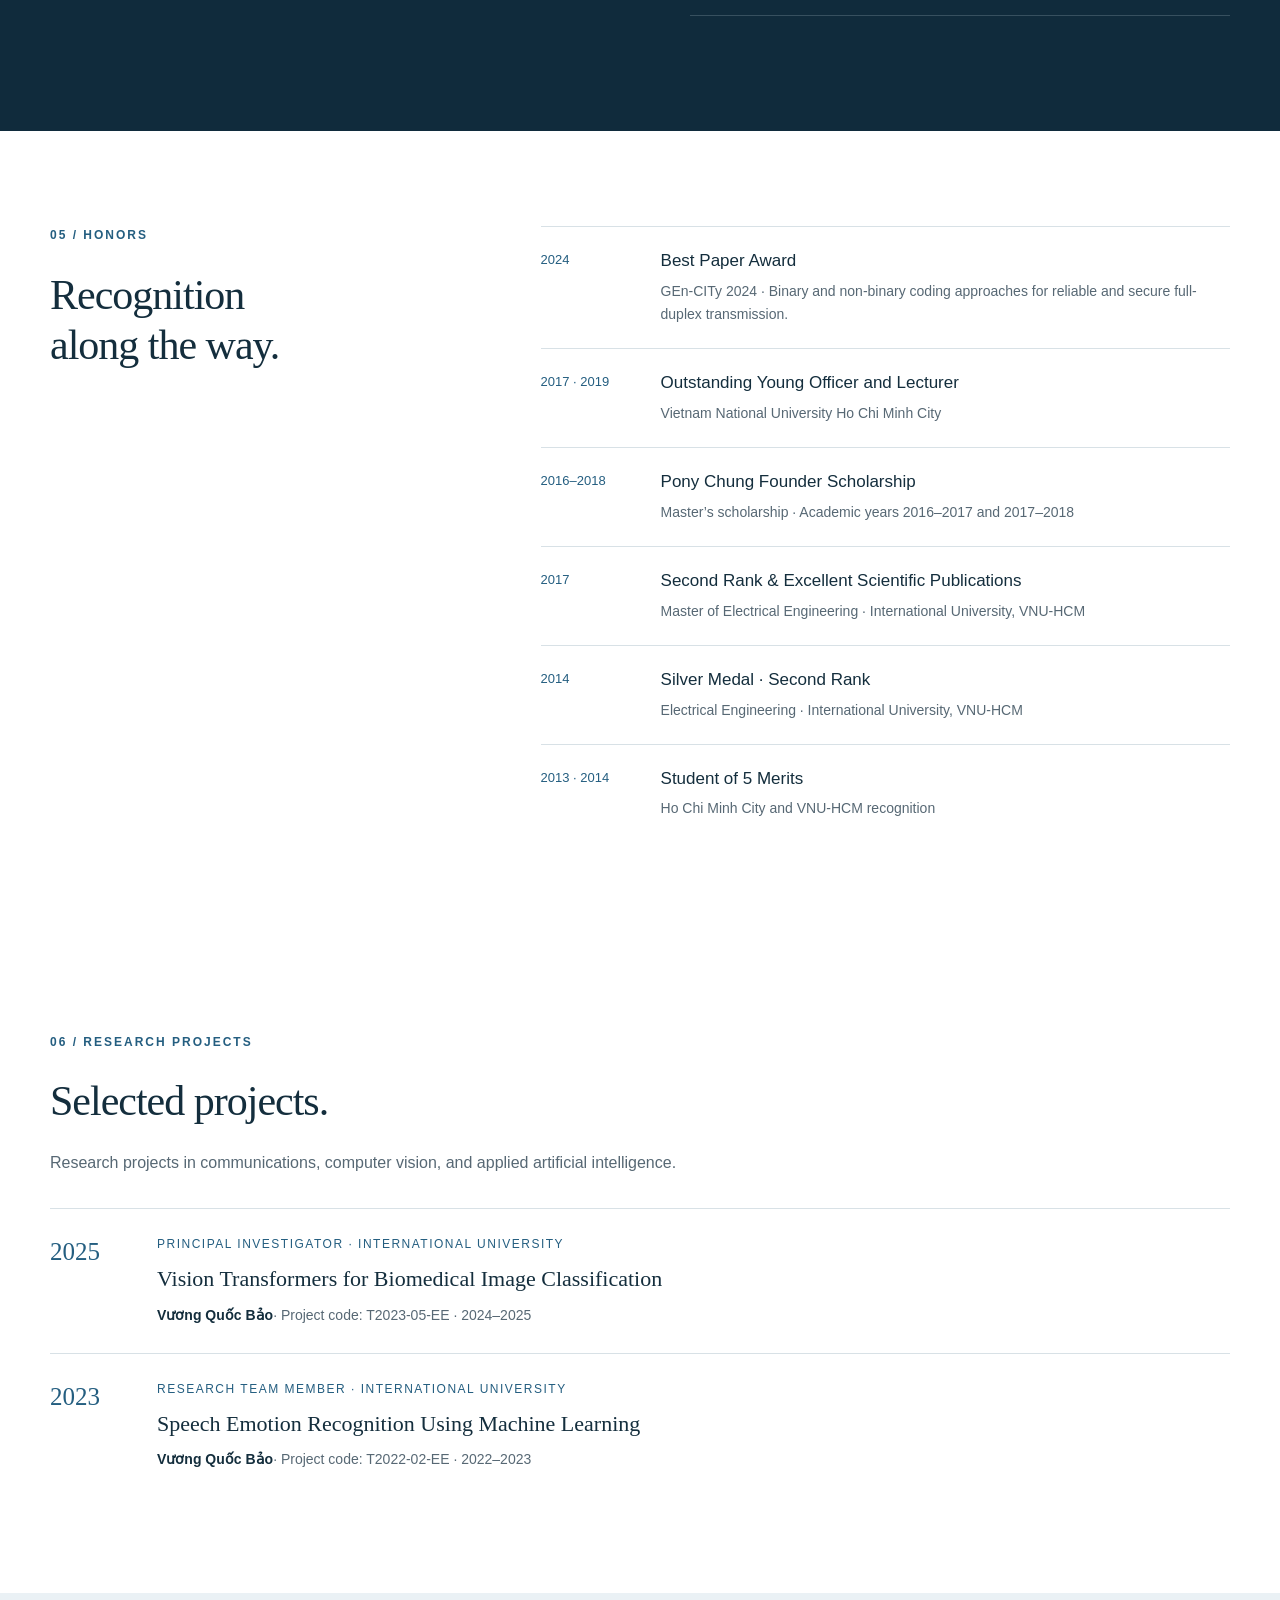
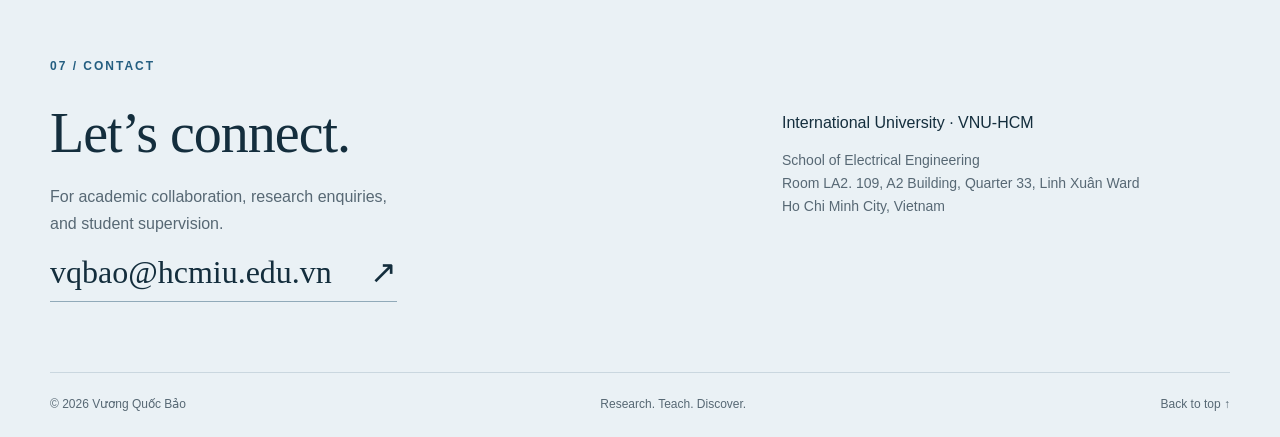
==== commit 50ecf958: "Update index.html" ====
--- a/index.html
+++ b/index.html
@@ -4,7 +4,8 @@
 <main id="main"><section class="hero wrap" id="home"><div class="hero-copy"><p class="eyebrow">LECTURER · RESEARCHER · EDUCATOR</p><h1>Vương Quốc Bảo<span>Connecting signals.<br>Advancing intelligence.</span></h1><p class="intro">I work at the intersection of wireless communications, digital signal processing, and artificial intelligence.</p><p class="affiliation">School of Electrical Engineering<br><strong>International University · VNU-HCM</strong></p><div class="actions"><a class="button primary" href="#research">Explore my research <span>↗</span></a><a class="text-link" href="#publications">Selected publications <span>↗</span></a></div></div><aside class="portrait-panel"><div class="portrait-top"><span>ACADEMIC PROFILE</span><span>01 /</span></div><img src="assets/portrait1.png" width="250" height="250" alt="Portrait of Dr. Vương Quốc Bảo"><div class="portrait-caption"><strong>Vương Quốc Bảo, Ph.D.</strong><span>Telecommunications · University of Brest, 2022</span></div><div class="location"><span>HO CHI MINH CITY, VIETNAM</span></div></aside></section>
 <div class="discipline-strip"><div class="wrap"><span>WIRELESS COMMUNICATIONS</span><span>DIGITAL SIGNAL PROCESSING</span><span>COMPUTER VISION</span><span>APPLIED AI</span></div></div>
 <section class="wrap section about" id="about"><div class="section-label"><span>01 / ABOUT</span><h2>Research grounded<br>in real applications.</h2></div><div class="about-content"><p class="lead">I am a lecturer in the School of Electrical Engineering at International University, Vietnam National University Ho Chi Minh City.</p><p>My research connects the foundations of telecommunications with applications in intelligent systems. I investigate full-duplex communications, channel coding, and physical-layer security, alongside computer vision and machine learning for biomedical imaging and practical sensing systems.</p><p>I received my Ph.D. in Telecommunications from the University of Brest, France, in 2022. At International University, I also support student activities and supervise undergraduate research.</p><div class="education"><div><span>2022</span><strong>Ph.D. · Telecommunications</strong><p>University of Brest, France · MathSTIC</p></div><div><span>2017</span><strong>M.Eng. · Electronic Engineering</strong><p>International University, VNU-HCM</p></div><div><span>2014</span><strong>B.Eng. · Electronics & Telecommunications</strong><p>International University, VNU-HCM</p></div></div></div></section>
-<section class="research-section" id="research"><div class="wrap section"><div class="section-head"><div><p class="eyebrow">02 / RESEARCH</p><h2>From reliable networks<br>to intelligent systems.</h2></div><p>Three connected areas of inquiry,<br>from theory to implementation.</p></div><div class="research-grid"><article><span class="research-number">01</span><h3>Wireless<br>communications</h3><p>Full-duplex transmission, channel estimation, interference cancellation, and coding for 5G and beyond.</p><div class="tags"><span>5G & beyond</span><span>Physical-layer security</span></div></article><article><span class="research-number">02</span><h3>Computer vision<br>& medical AI</h3><p>Deep learning for biomedical image analysis, with applications in breast cancer detection and image classification.</p><div class="tags"><span>Medical imaging</span><span>Vision Transformers</span></div></article><article><span class="research-number">03</span><h3>Signal processing<br>& intelligent sensing</h3><p>AI for digital signal processing, speech emotion recognition, and Internet of Things applications.</p><div class="tags"><span>Signal processing</span><span>IoT</span></div></article></div><div class="project-feature"><span class="eyebrow">SELECTED RESEARCH PROJECT · 2024–2025</span><h3>Vision Transformers for biomedical image classification</h3><p>Principal investigator · International University · T2023-05-EE</p></div></div></section>
+<section class="research-section" id="research"><div class="wrap section"><div class="section-head"><div><p class="eyebrow">02 / RESEARCH</p><h2>From reliable networks<br>to intelligent systems.</h2></div><p>Three connected areas of inquiry,<br>from theory to implementation.</p></div><div class="research-grid"><article><span class="research-number">01</span><h3>Wireless<br>communications</h3><p>Full-duplex transmission, channel estimation, interference cancellation, and coding for 5G and beyond.</p><div class="tags"><span>5G & beyond</span><span>Physical-layer security</span></div></article><article><span class="research-number">02</span><h3>Computer vision<br>& medical AI</h3><p>Deep learning for biomedical image analysis, with applications in breast cancer detection and image classification.</p><div class="tags"><span>Medical imaging</span><span>Vision Transformers</span></div></article><article><span class="research-number">03</span><h3>Signal processing<br>& intelligent sensing</h3><p>AI for digital signal processing, speech emotion recognition, and Internet of Things applications.</p><div class="tags"><span>Signal processing</span><span>IoT</span></div></article></div><div class="project-feature"><span class="eyebrow">SELECTED RESEARCH PROJECT · 2026</span><h3>Global Context-Aware Transformer Architectures for High-Performance
+in Medical Cancer Imaging Analysis</h3><p>Principal investigator · Vietnam National University - Ho Chi Minh City · CB2026-28-16</p></div></div></section>
 <section class="wrap section" id="publications"><div class="section-head"><div><p class="eyebrow">03 / PUBLICATIONS</p><h2>Selected scholarship.</h2></div><a class="text-link" href="https://sites.google.com/view/vqbao/publications" target="_blank" rel="noopener">Publication archive <span>↗</span></a></div><p class="section-description">Journal articles and recent conference contributions across communications and applied AI.</p><div id="publication-list">
 <article class="publication"><span class="pub-year">2026</span><div><p class="pub-type">JOURNAL · DISCOVER APPLIED SCIENCES</p><h3>Ots-Net: Unlocking Mechanistic Interpretability in ECG Arrhythmia Classification</h3><p>Thanh Dinh Dao, Dang Trieu Ton, Kien Trang, An Hoang Nguyen, <strong>Vuong Quoc Bao</strong></p></div></article>
 <article class="publication"><span class="pub-year">2025</span><div><p class="pub-type">JOURNAL · COMPUTERS IN BIOLOGY AND MEDICINE</p><h3>MANGA-YOLO: A Mamba-Inspired YOLO Model with Group Attention for Breast Mass Detection in Mammograms</h3><p>Trang Kien, Ting Ting Fung, <strong>Vuong Quoc Bao</strong>, Chee-Ming Ting</p></div></article>
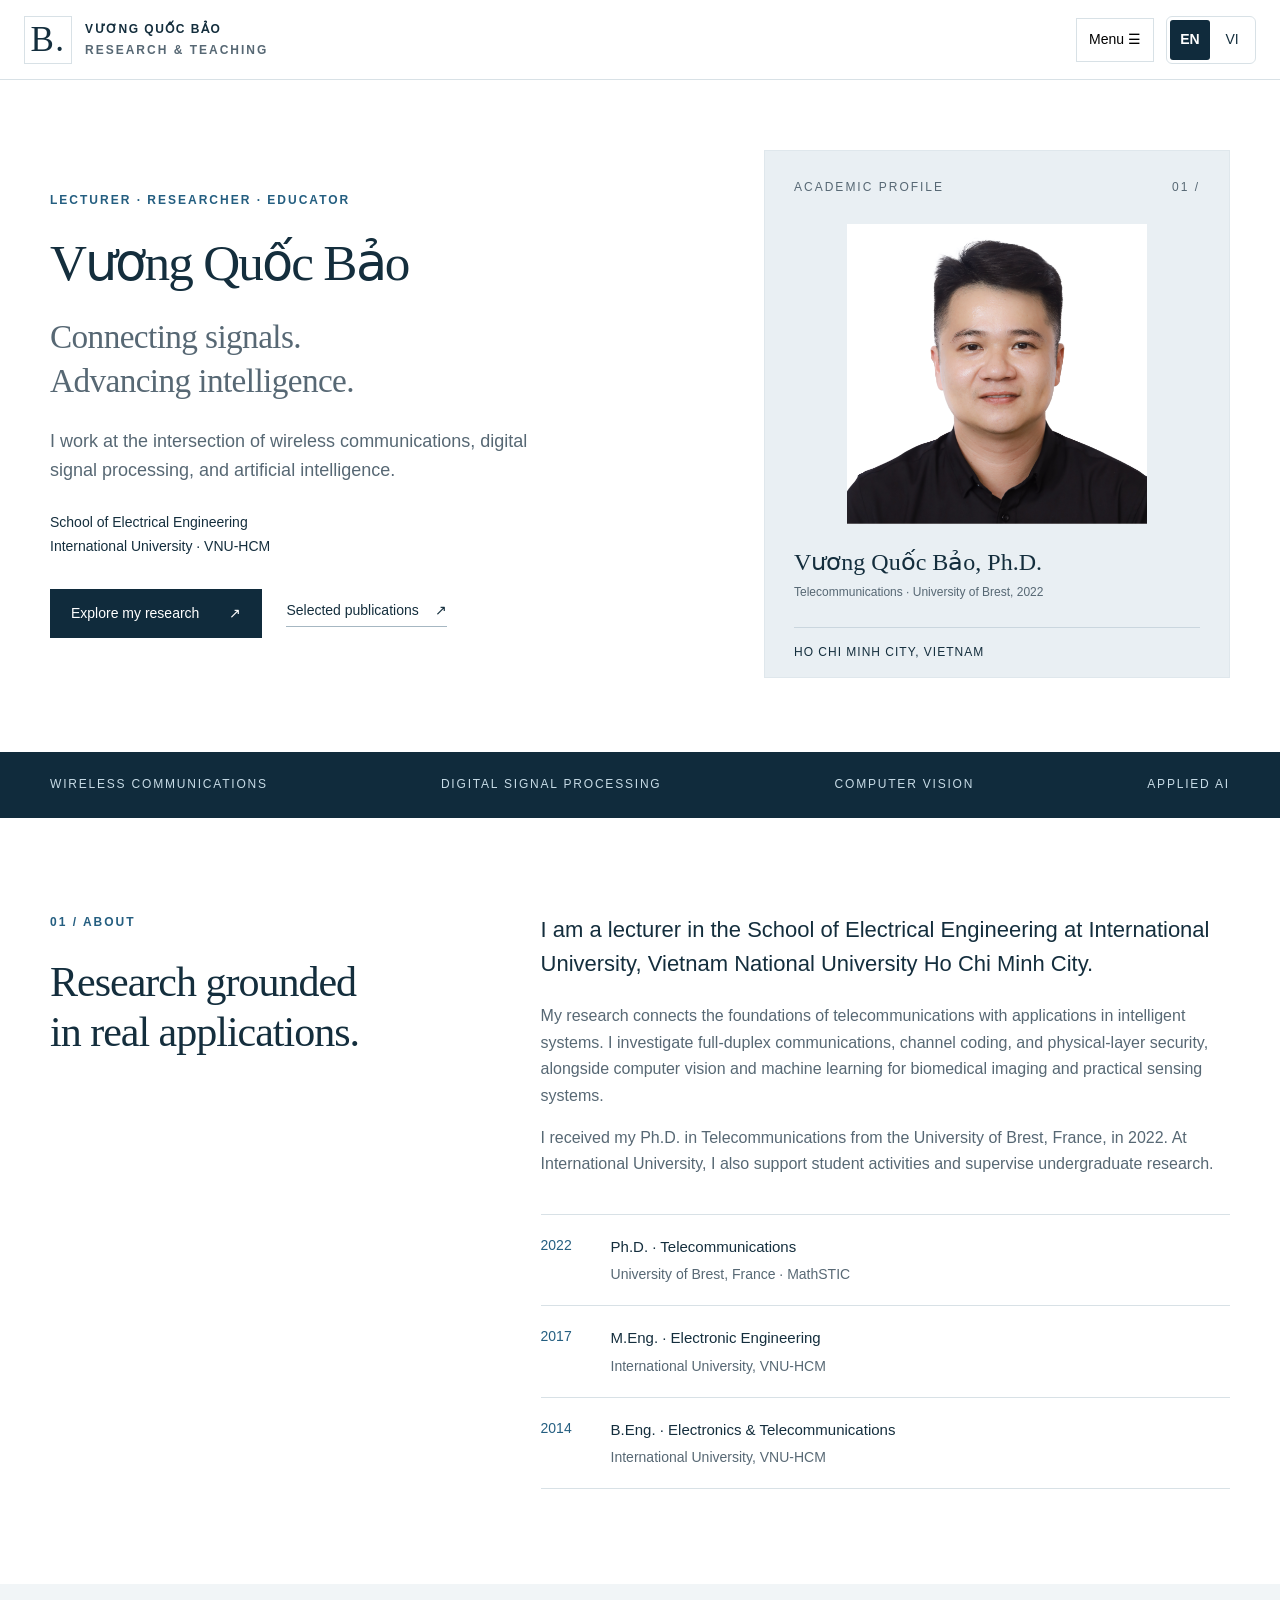
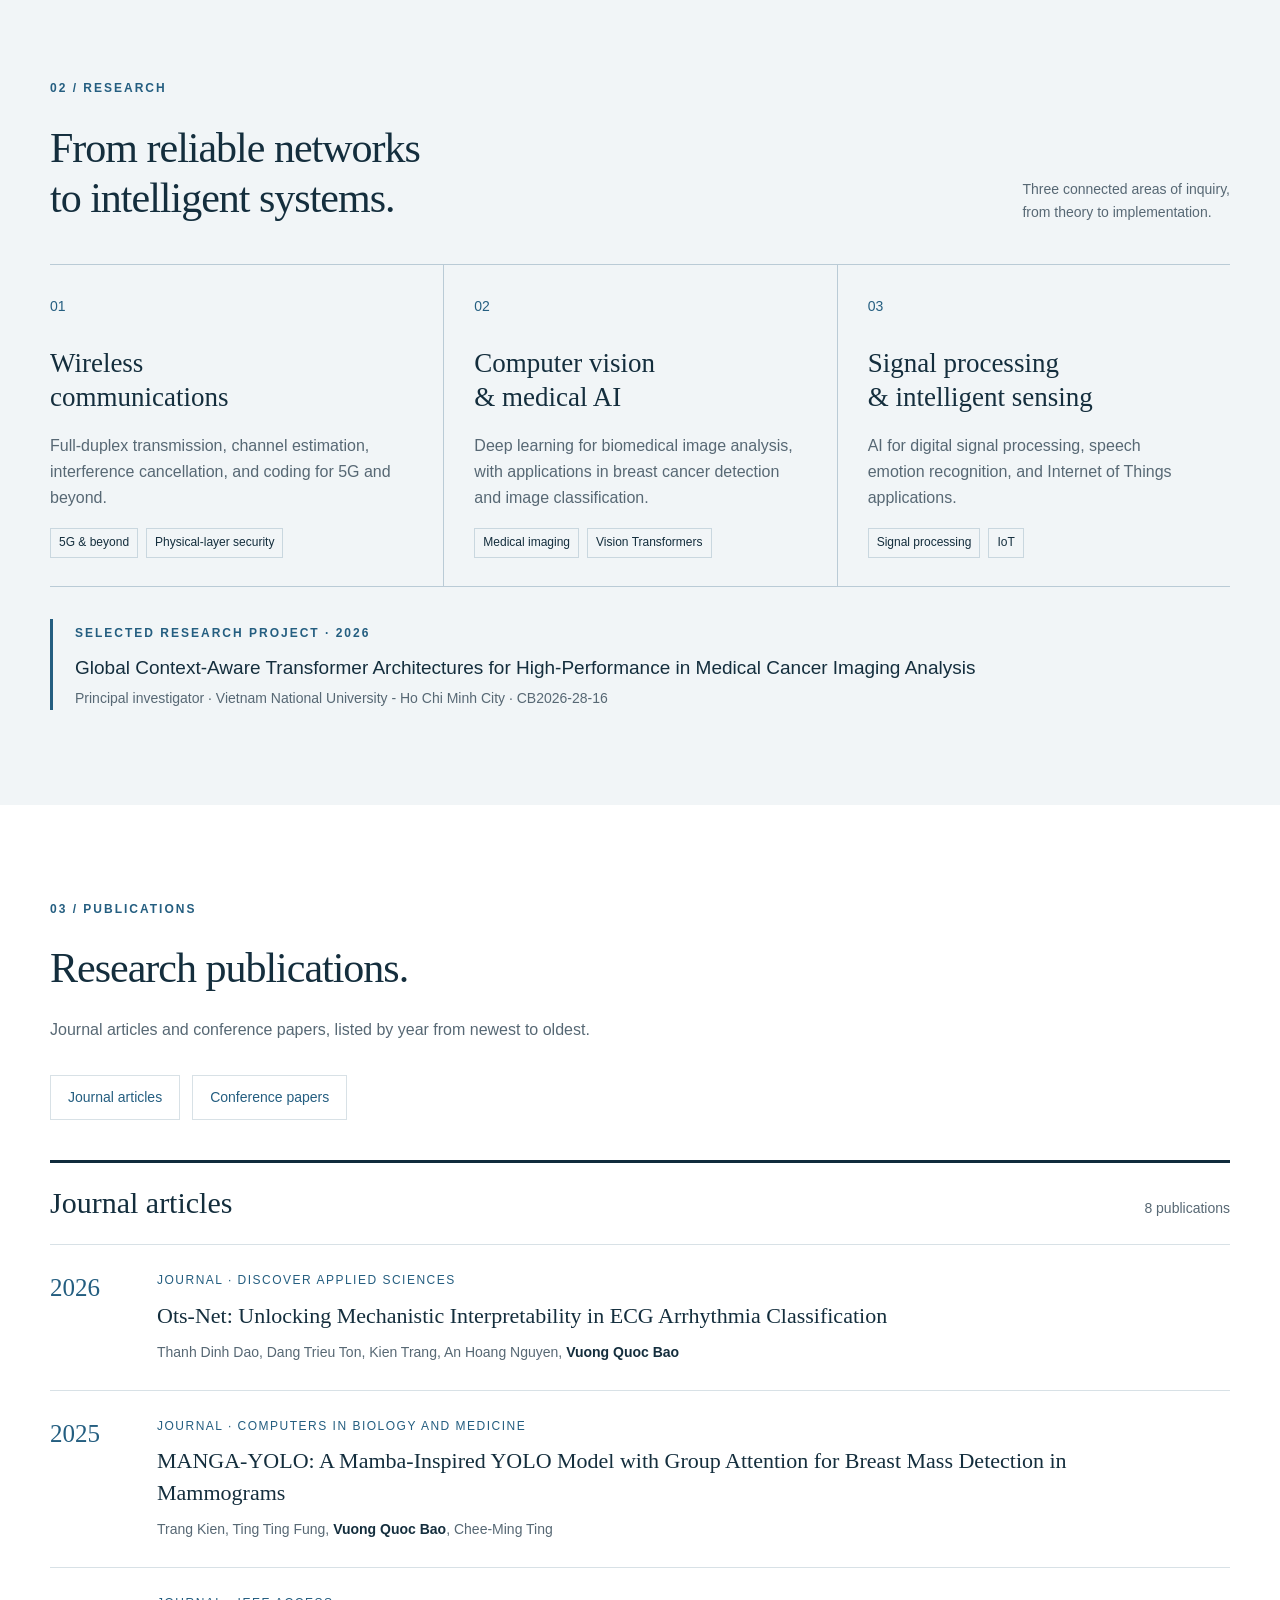
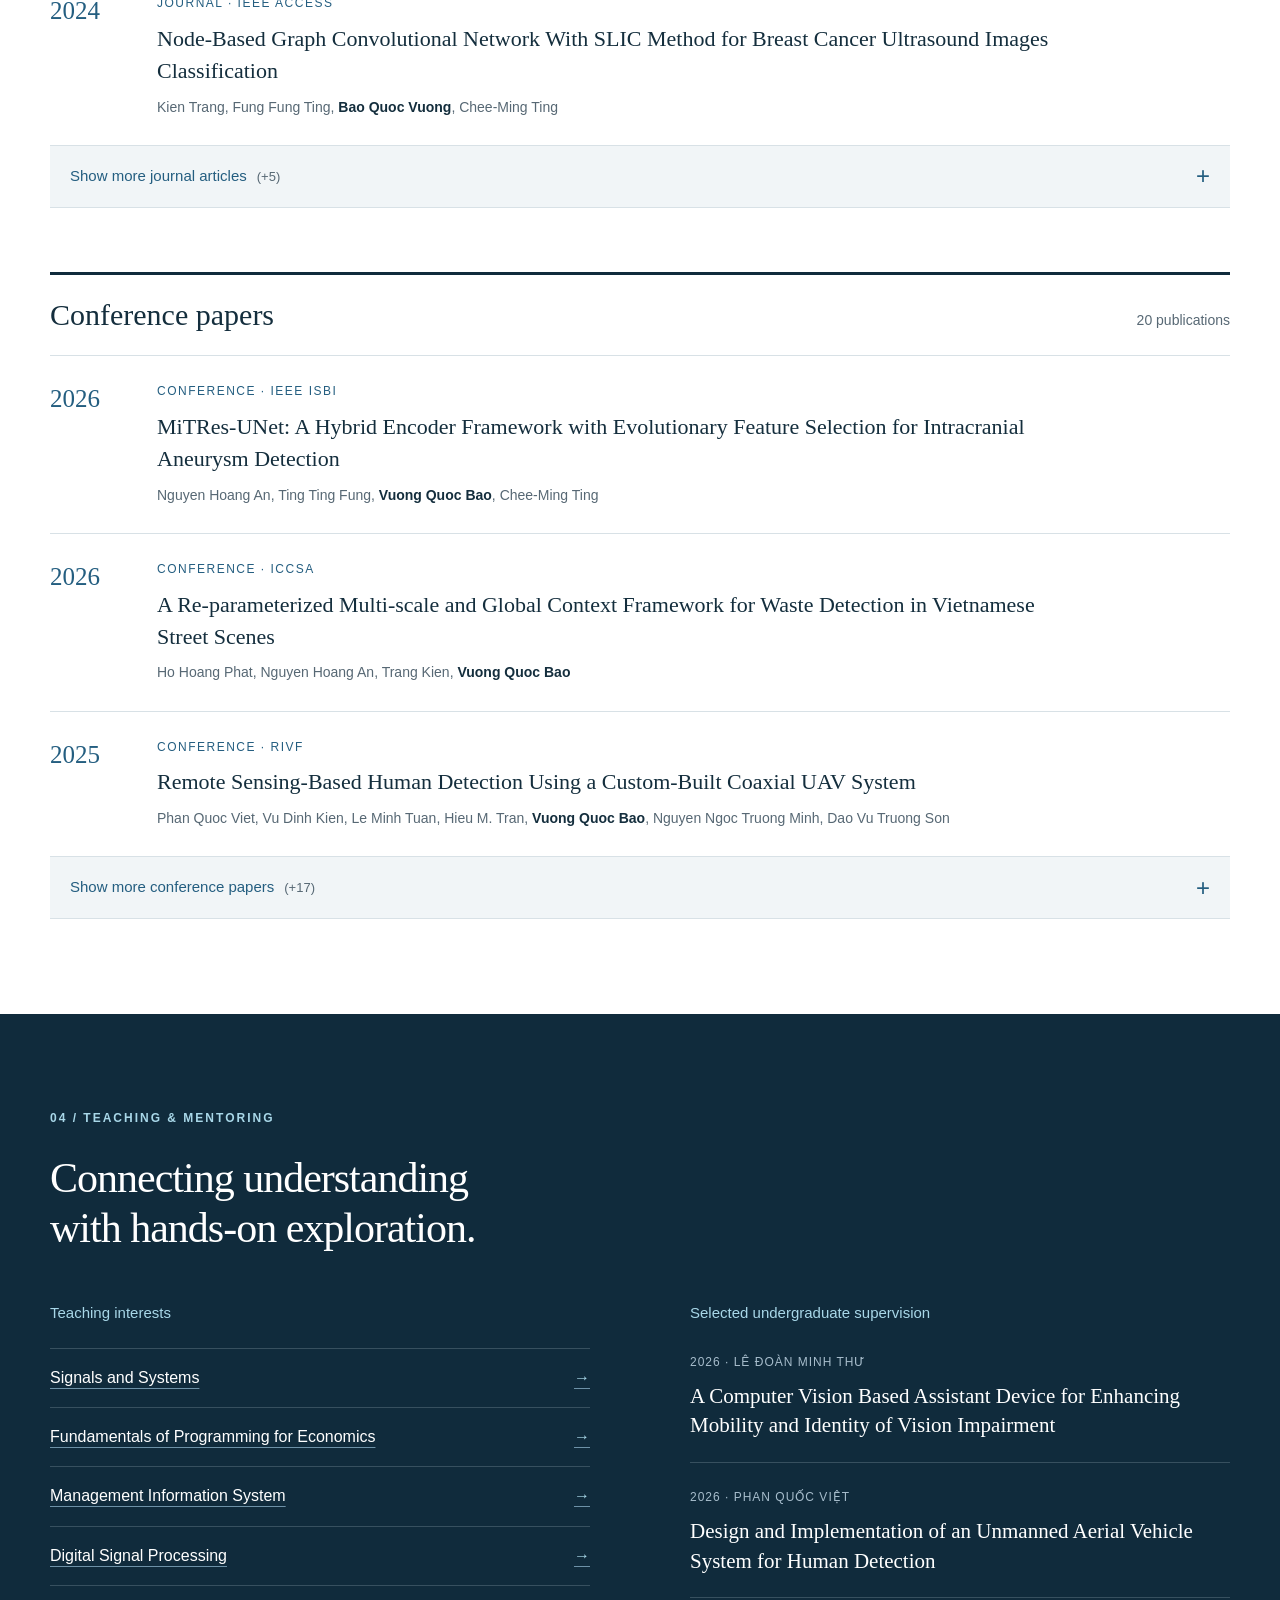
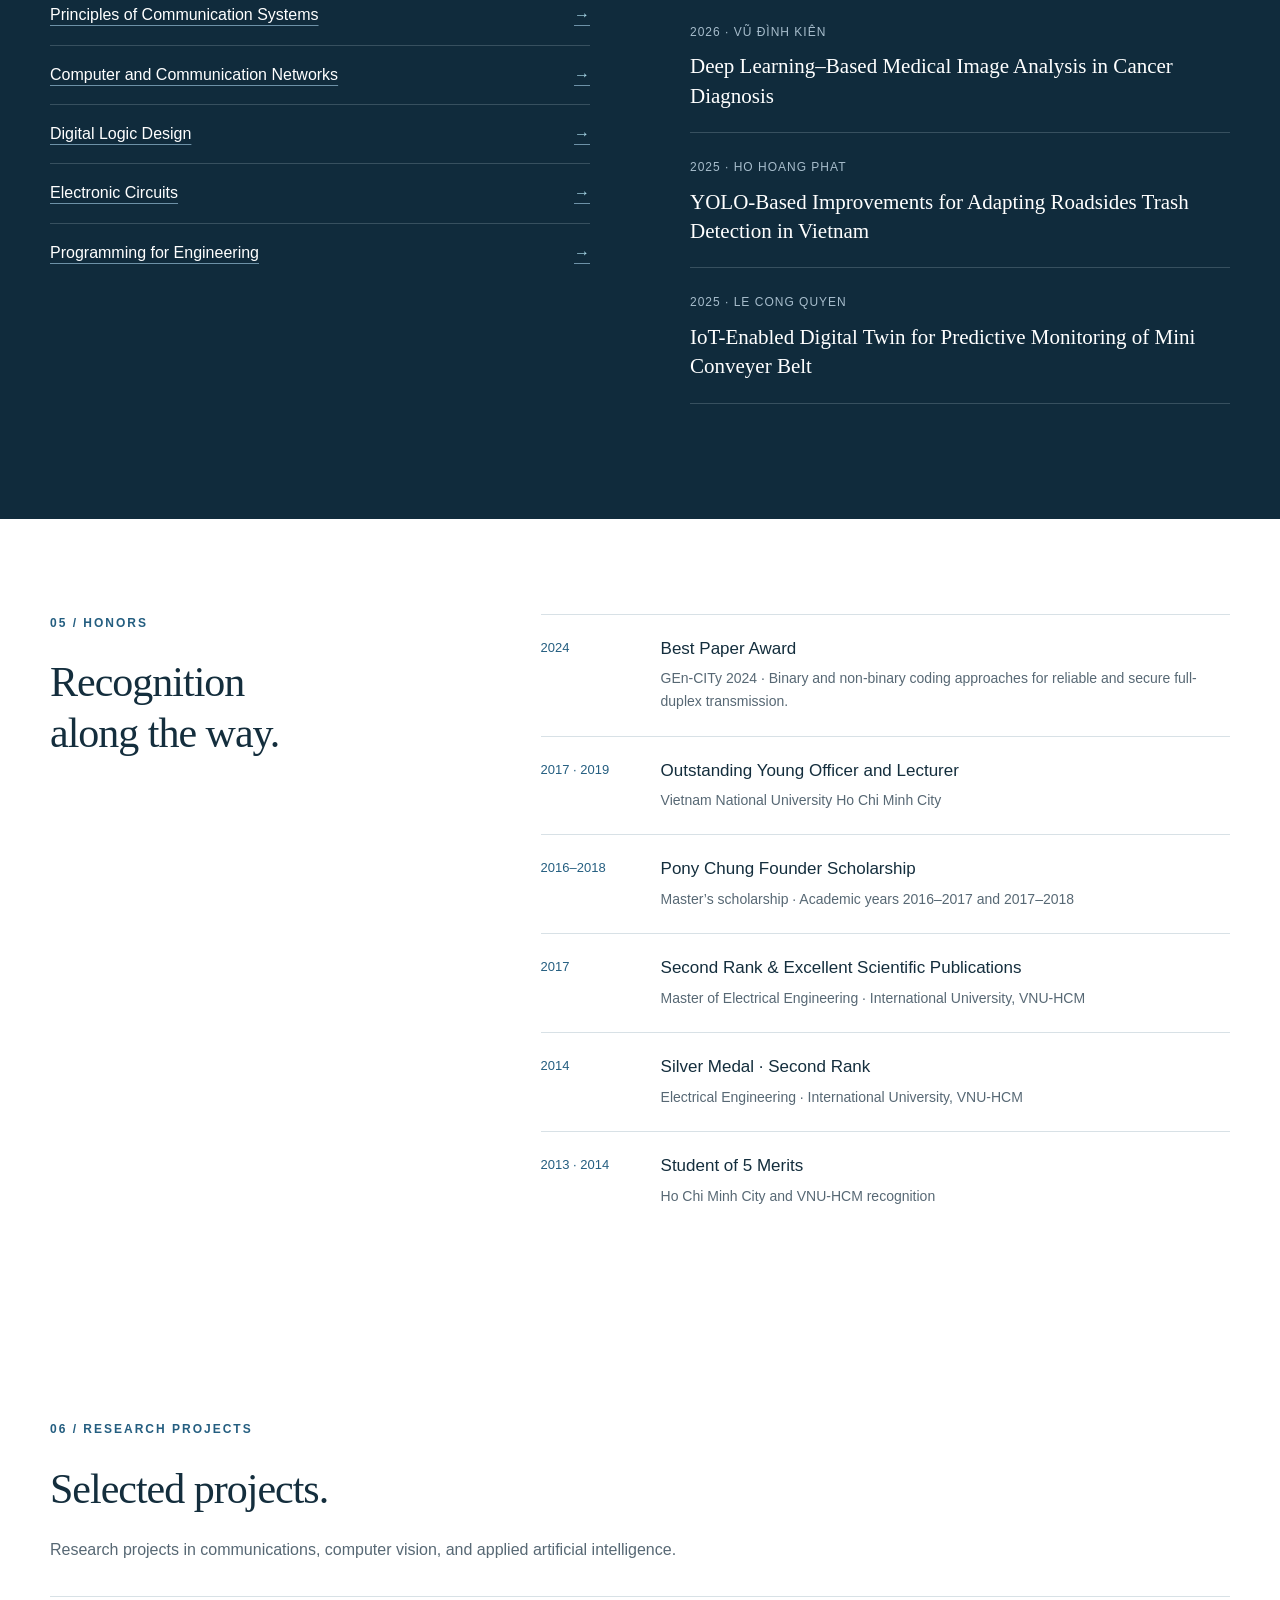
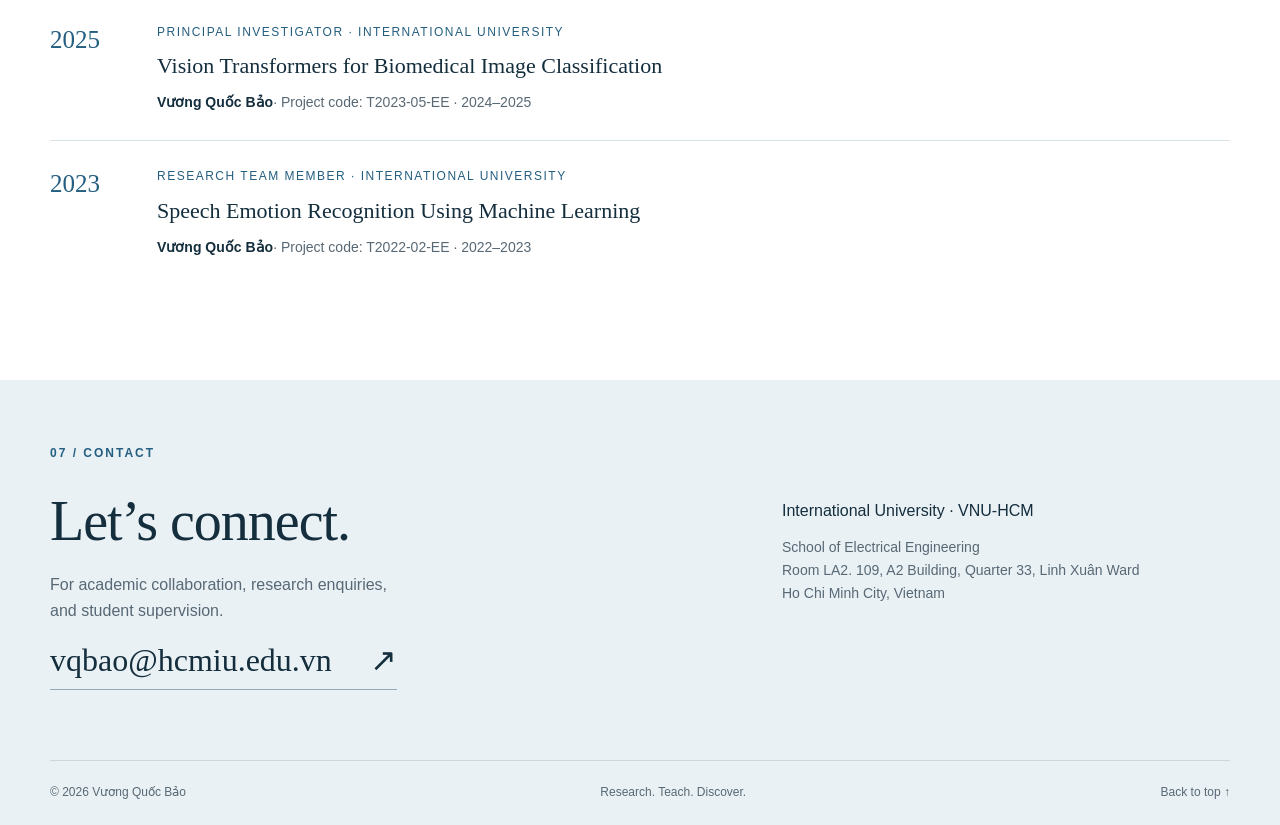
==== commit 9b2d125d: "Add files via upload" ====
--- a/index.html
+++ b/index.html
@@ -6,14 +6,62 @@
 <section class="wrap section about" id="about"><div class="section-label"><span>01 / ABOUT</span><h2>Research grounded<br>in real applications.</h2></div><div class="about-content"><p class="lead">I am a lecturer in the School of Electrical Engineering at International University, Vietnam National University Ho Chi Minh City.</p><p>My research connects the foundations of telecommunications with applications in intelligent systems. I investigate full-duplex communications, channel coding, and physical-layer security, alongside computer vision and machine learning for biomedical imaging and practical sensing systems.</p><p>I received my Ph.D. in Telecommunications from the University of Brest, France, in 2022. At International University, I also support student activities and supervise undergraduate research.</p><div class="education"><div><span>2022</span><strong>Ph.D. · Telecommunications</strong><p>University of Brest, France · MathSTIC</p></div><div><span>2017</span><strong>M.Eng. · Electronic Engineering</strong><p>International University, VNU-HCM</p></div><div><span>2014</span><strong>B.Eng. · Electronics & Telecommunications</strong><p>International University, VNU-HCM</p></div></div></div></section>
 <section class="research-section" id="research"><div class="wrap section"><div class="section-head"><div><p class="eyebrow">02 / RESEARCH</p><h2>From reliable networks<br>to intelligent systems.</h2></div><p>Three connected areas of inquiry,<br>from theory to implementation.</p></div><div class="research-grid"><article><span class="research-number">01</span><h3>Wireless<br>communications</h3><p>Full-duplex transmission, channel estimation, interference cancellation, and coding for 5G and beyond.</p><div class="tags"><span>5G & beyond</span><span>Physical-layer security</span></div></article><article><span class="research-number">02</span><h3>Computer vision<br>& medical AI</h3><p>Deep learning for biomedical image analysis, with applications in breast cancer detection and image classification.</p><div class="tags"><span>Medical imaging</span><span>Vision Transformers</span></div></article><article><span class="research-number">03</span><h3>Signal processing<br>& intelligent sensing</h3><p>AI for digital signal processing, speech emotion recognition, and Internet of Things applications.</p><div class="tags"><span>Signal processing</span><span>IoT</span></div></article></div><div class="project-feature"><span class="eyebrow">SELECTED RESEARCH PROJECT · 2026</span><h3>Global Context-Aware Transformer Architectures for High-Performance
 in Medical Cancer Imaging Analysis</h3><p>Principal investigator · Vietnam National University - Ho Chi Minh City · CB2026-28-16</p></div></div></section>
-<section class="wrap section" id="publications"><div class="section-head"><div><p class="eyebrow">03 / PUBLICATIONS</p><h2>Selected scholarship.</h2></div><a class="text-link" href="https://sites.google.com/view/vqbao/publications" target="_blank" rel="noopener">Publication archive <span>↗</span></a></div><p class="section-description">Journal articles and recent conference contributions across communications and applied AI.</p><div id="publication-list">
-<article class="publication"><span class="pub-year">2026</span><div><p class="pub-type">JOURNAL · DISCOVER APPLIED SCIENCES</p><h3>Ots-Net: Unlocking Mechanistic Interpretability in ECG Arrhythmia Classification</h3><p>Thanh Dinh Dao, Dang Trieu Ton, Kien Trang, An Hoang Nguyen, <strong>Vuong Quoc Bao</strong></p></div></article>
-<article class="publication"><span class="pub-year">2025</span><div><p class="pub-type">JOURNAL · COMPUTERS IN BIOLOGY AND MEDICINE</p><h3>MANGA-YOLO: A Mamba-Inspired YOLO Model with Group Attention for Breast Mass Detection in Mammograms</h3><p>Trang Kien, Ting Ting Fung, <strong>Vuong Quoc Bao</strong>, Chee-Ming Ting</p></div></article>
-<article class="publication"><span class="pub-year">2024</span><div><p class="pub-type">JOURNAL · IEEE ACCESS</p><h3>Node-Based Graph Convolutional Network With SLIC Method for Breast Cancer Ultrasound Images Classification</h3><p>Kien Trang, Fung Fung Ting, <strong>Bao Quoc Vuong</strong>, Chee-Ming Ting</p></div></article>
-<article class="publication"><span class="pub-year">2024</span><div><p class="pub-type">JOURNAL · INTERNATIONAL JOURNAL OF ELECTRICAL AND COMPUTER ENGINEERING</p><h3>Non-binary Codes Approach on the Performance of Short-packet Full-Duplex Transmissions</h3><p><strong>Vuong Quoc Bao</strong>, Trang Kien, Nguyen Hoang An, Do Ngoc Hung</p></div></article>
-<article class="publication"><span class="pub-year">2022</span><div><p class="pub-type">JOURNAL · SENSORS</p><h3>Secrecy Coding Analysis of Short-Packet Full-Duplex Transmissions with Joint Iterative Channel Estimation and Decoding Processes</h3><p><strong>Vuong Quoc Bao</strong>, Roland Gautier, Anthony Fiche, Mélanie Marazin, Cristina Despina-Stoian</p></div></article>
-<article class="publication"><span class="pub-year">2022</span><div><p class="pub-type">JOURNAL · IEEE ACCESS</p><h3>Joint Iterative Blind Self-Interference Cancellation, Propagation Channel Estimation and Decoding Processes in Full-Duplex Transmissions</h3><p><strong>Vuong Quoc Bao</strong>, Roland Gautier, Anthony Fiche, Mélanie Marazin, Ta Quang Hien, Nguyen Lap Luat</p></div></article>
-</div><details class="more-publications"><summary>More selected publications <span>+</span></summary><article class="publication"><span class="pub-year">2026</span><div><p class="pub-type">CONFERENCE · IEEE ISBI</p><h3>MiTRes-UNet: A Hybrid Encoder Framework with Evolutionary Feature Selection for Intracranial Aneurysm Detection</h3><p>Nguyen Hoang An, Ting Ting Fung, <strong>Vuong Quoc Bao</strong>, Chee-Ming Ting</p></div></article><article class="publication"><span class="pub-year">2026</span><div><p class="pub-type">CONFERENCE · ICCSA</p><h3>A Re-parameterized Multi-scale and Global Context Framework for Waste Detection in Vietnamese Street Scenes</h3><p>Ho Hoang Phat, Nguyen Hoang An, Trang Kien, <strong>Vuong Quoc Bao</strong></p></div></article><article class="publication"><span class="pub-year">2025</span><div><p class="pub-type">CONFERENCE · RIVF</p><h3>Remote Sensing-Based Human Detection Using a Custom-Built Coaxial UAV System</h3><p>Phan Quoc Viet, Vu Dinh Kien, Le Minh Tuan, Hieu M. Tran, <strong>Vuong Quoc Bao</strong>, Nguyen Ngoc Truong Minh, Dao Vu Truong Son</p></div></article><article class="publication"><span class="pub-year">2022</span><div><p class="pub-type">JOURNAL · SENSORS</p><h3>Joint Semi-Blind Self-Interference Cancellation and Equalisation Processes in 5G QC-LDPC-Encoded Short-Packet Full-Duplex Transmissions</h3><p><strong>Vuong Quoc Bao</strong>, Roland Gautier, Ta Quang Hien, Nguyen Lap Luat, Anthony Fiche, Mélanie Marazin</p></div></article></details></section>
+<section class="wrap section" id="publications">
+<div class="section-head"><div><p class="eyebrow">03 / PUBLICATIONS</p><h2>Research publications.</h2></div></div>
+<p class="section-description">Journal articles and conference papers, listed by year from newest to oldest.</p>
+<div class="publication-shortcuts" aria-label="Publication categories">
+<a href="#journal-publications">Journal articles</a><a href="#conference-publications">Conference papers</a>
+</div>
+<div id="publication-list">
+<section class="publication-group" id="journal-publications" aria-labelledby="journal-publications-title">
+  <div class="publication-group-heading"><h3 id="journal-publications-title">Journal articles</h3><p class="publication-count">8 <span>publications</span></p></div>
+  <div class="recent-publications">
+<article class="publication"><span class="pub-year">2026</span><div><p class="pub-type">JOURNAL · DISCOVER APPLIED SCIENCES</p><h4 lang="en">Ots-Net: Unlocking Mechanistic Interpretability in ECG Arrhythmia Classification</h4><p>Thanh Dinh Dao, Dang Trieu Ton, Kien Trang, An Hoang Nguyen, <strong>Vuong Quoc Bao</strong></p></div></article>
+<article class="publication"><span class="pub-year">2025</span><div><p class="pub-type">JOURNAL · COMPUTERS IN BIOLOGY AND MEDICINE</p><h4 lang="en">MANGA-YOLO: A Mamba-Inspired YOLO Model with Group Attention for Breast Mass Detection in Mammograms</h4><p>Trang Kien, Ting Ting Fung, <strong>Vuong Quoc Bao</strong>, Chee-Ming Ting</p></div></article>
+<article class="publication"><span class="pub-year">2024</span><div><p class="pub-type">JOURNAL · IEEE ACCESS</p><h4 lang="en">Node-Based Graph Convolutional Network With SLIC Method for Breast Cancer Ultrasound Images Classification</h4><p>Kien Trang, Fung Fung Ting, <strong>Bao Quoc Vuong</strong>, Chee-Ming Ting</p></div></article>
+  </div>
+  <details class="more-publications publication-disclosure">
+    <summary><span class="disclosure-copy"><span class="when-closed">Show more journal articles</span><span class="when-open">Show fewer journal articles</span><small class="remaining-count">(+5)</small></span><span class="disclosure-icon" aria-hidden="true">+</span></summary>
+    <div class="older-publications">
+<article class="publication"><span class="pub-year">2024</span><div><p class="pub-type">JOURNAL · INTERNATIONAL JOURNAL OF ELECTRICAL AND COMPUTER ENGINEERING</p><h4 lang="en">Non-binary Codes Approach on the Performance of Short-packet Full-Duplex Transmissions</h4><p><strong>Vuong Quoc Bao</strong>, Trang Kien, Nguyen Hoang An, Do Ngoc Hung</p></div></article>
+<article class="publication"><span class="pub-year">2022</span><div><p class="pub-type">JOURNAL · SENSORS</p><h4 lang="en">Secrecy Coding Analysis of Short-Packet Full-Duplex Transmissions with Joint Iterative Channel Estimation and Decoding Processes</h4><p><strong>Vuong Quoc Bao</strong>, Roland Gautier, Anthony Fiche, Mélanie Marazin, Cristina Despina-Stoian</p></div></article>
+<article class="publication"><span class="pub-year">2022</span><div><p class="pub-type">JOURNAL · IEEE ACCESS</p><h4 lang="en">Joint Iterative Blind Self-Interference Cancellation, Propagation Channel Estimation and Decoding Processes in Full-Duplex Transmissions</h4><p><strong>Vuong Quoc Bao</strong>, Roland Gautier, Anthony Fiche, Mélanie Marazin, Ta Quang Hien, Nguyen Lap Luat</p></div></article>
+<article class="publication"><span class="pub-year">2022</span><div><p class="pub-type">JOURNAL · SENSORS</p><h4 lang="en">Joint Semi-Blind Self-Interference Cancellation and Equalisation Processes in 5G QC-LDPC-Encoded Short-Packet Full-Duplex Transmissions</h4><p><strong>Vuong Quoc Bao</strong>, Roland Gautier, Ta Quang Hien, Nguyen Lap Luat, Anthony Fiche, Mélanie Marazin</p></div></article>
+<article class="publication"><span class="pub-year">2022</span><div><p class="pub-type">JOURNAL · IAES INTERNATIONAL JOURNAL OF ARTIFICIAL INTELLIGENCE</p><h4 lang="en">Improving RepVGG model with variational data imputation in COVID-19 classification</h4><p>Kien Trang, An Hoang Nguyen, Long TonThat, <strong>Bao Quoc Vuong</strong></p></div></article>
+    </div>
+  </details>
+</section>
+<section class="publication-group" id="conference-publications" aria-labelledby="conference-publications-title">
+  <div class="publication-group-heading"><h3 id="conference-publications-title">Conference papers</h3><p class="publication-count">20 <span>publications</span></p></div>
+  <div class="recent-publications">
+<article class="publication"><span class="pub-year">2026</span><div><p class="pub-type">CONFERENCE · IEEE ISBI</p><h4 lang="en">MiTRes-UNet: A Hybrid Encoder Framework with Evolutionary Feature Selection for Intracranial Aneurysm Detection</h4><p>Nguyen Hoang An, Ting Ting Fung, <strong>Vuong Quoc Bao</strong>, Chee-Ming Ting</p></div></article>
+<article class="publication"><span class="pub-year">2026</span><div><p class="pub-type">CONFERENCE · ICCSA</p><h4 lang="en">A Re-parameterized Multi-scale and Global Context Framework for Waste Detection in Vietnamese Street Scenes</h4><p>Ho Hoang Phat, Nguyen Hoang An, Trang Kien, <strong>Vuong Quoc Bao</strong></p></div></article>
+<article class="publication"><span class="pub-year">2025</span><div><p class="pub-type">CONFERENCE · RIVF</p><h4 lang="en">Remote Sensing-Based Human Detection Using a Custom-Built Coaxial UAV System</h4><p>Phan Quoc Viet, Vu Dinh Kien, Le Minh Tuan, Hieu M. Tran, <strong>Vuong Quoc Bao</strong>, Nguyen Ngoc Truong Minh, Dao Vu Truong Son</p></div></article>
+  </div>
+  <details class="more-publications publication-disclosure">
+    <summary><span class="disclosure-copy"><span class="when-closed">Show more conference papers</span><span class="when-open">Show fewer conference papers</span><small class="remaining-count">(+17)</small></span><span class="disclosure-icon" aria-hidden="true">+</span></summary>
+    <div class="older-publications">
+<article class="publication"><span class="pub-year">2025</span><div><p class="pub-type">CONFERENCE · ISCIT</p><h4 lang="en">An Integrated Learning-Based AI Mobile Platform for Autonomous Navigation and Hazardous Fire Intelligence</h4><p>Le Doan Minh Thu, Ho Tinh Boi, Tran Minh Hieu, Ke Wang, Tran Van Ly, <strong>Vuong Quoc Bao</strong>, Dao Vu Truong Son</p></div></article>
+<article class="publication"><span class="pub-year">2025</span><div><p class="pub-type">CONFERENCE · ICCSA</p><h4 lang="en">HG-YOLO: Improving Tumor Detection with PP-HGNet and Global Attention Mechanism</h4><p>Trang Kien, <strong>Vuong Quoc Bao</strong>, Nguyen Hoang An, Fung Fung Ting, Chee-Ming Ting</p></div></article>
+<article class="publication"><span class="pub-year">2024</span><div><p class="pub-type">CONFERENCE · GEn-CITy</p><h4 lang="en">A Comparison of Binary and Non-Binary Codes Approaches on the Reliability and Security Performance of Full-Duplex Transmission</h4><p><strong>Vuong Quoc Bao</strong></p></div></article>
+<article class="publication"><span class="pub-year">2024</span><div><p class="pub-type">CONFERENCE · ATC</p><h4 lang="en">Efficient Blind and Semi-Blind Approaches on Encoded Wiretap Full-Duplex Transmissions</h4><p><strong>Vuong Quoc Bao</strong>, Roland Gautier, Anthony Fiche, Mélanie Marazin</p></div></article>
+<article class="publication"><span class="pub-year">2023</span><div><p class="pub-type">CONFERENCE · SICE</p><h4 lang="en">Performance Enhancement in Pre-Trained Deep Learning Models for Monkeypox Skin Lesions Identification Using Feature Selection Algorithms</h4><p>Trang Kien, Nguyen Hoang An, Nguyen Gia Minh Thao, <strong>Vuong Quoc Bao</strong>, Ton That Long</p></div></article>
+<article class="publication"><span class="pub-year">2023</span><div><p class="pub-type">CONFERENCE · SICE</p><h4 lang="en">Speech Emotion Classification with Parallel Architecture of Deep Learning and Multi-Head Attention Transformer</h4><p>Nguyen Hoang An, Trang Kien, Nguyen Gia Minh Thao, <strong>Vuong Quoc Bao</strong>, Ton That Long</p></div></article>
+<article class="publication"><span class="pub-year">2022</span><div><p class="pub-type">CONFERENCE · IEEE CYBERNETICSCOM</p><h4 lang="en">Ensemble Voting Method of Pre-Trained Deep Learning Models for Skin Disease Identification</h4><p>Trang Kien, Nguyen Hoang An, Ton That Long, Do Ngoc Hung, <strong>Vuong Quoc Bao</strong></p></div></article>
+<article class="publication"><span class="pub-year">2022</span><div><p class="pub-type">CONFERENCE · IEEE CYBERNETICSCOM</p><h4 lang="en">COVID-19 Disease Classification by Cough Records Analysis using Machine Learning</h4><p>Trang Kien, Nguyen Hoang An, Ton That Long, Do Ngoc Hung, <strong>Vuong Quoc Bao</strong></p></div></article>
+<article class="publication"><span class="pub-year">2022</span><div><p class="pub-type">CONFERENCE · ROBOTICS, VISION, SIGNAL PROCESSING AND POWER APPLICATIONS</p><h4 lang="en">Apply Deep Learning on Chest X-Rays Images for COVID-19 Disease Detection by Using Transfer Learning</h4><p>Nguyen Minh Thien, Ton That Long, Trang Kien, Nguyen Hoang An, <strong>Vuong Quoc Bao</strong></p></div></article>
+<article class="publication"><span class="pub-year">2021</span><div><p class="pub-type">CONFERENCE · IEEE ICSPCS</p><h4 lang="en">Full-Duplex Efficient Channel Codes for Residual Self-Interference / Quantization Noise Cancellation</h4><p><strong>Bao Quoc Vuong</strong>, Roland Gautier, Anthony Fiche, Mélanie Marazin</p></div></article>
+<article class="publication"><span class="pub-year">2019</span><div><p class="pub-type">CONFERENCE · ADVANCED RESEARCH IN ENGINEERING AND INFORMATION TECHNOLOGY</p><h4 lang="en">A Multi-kernel SVM Classifier with SIFT and HOG Features for Facial Expression Recognition</h4><p>Trang Kien, Do Ngoc Hung, Vo Minh Thanh, Mai Linh, <strong>Vuong Quoc Bao</strong>, Nguyen Hoang An, Nguyen Bang Dang Huy</p></div></article>
+<article class="publication"><span class="pub-year">2019</span><div><p class="pub-type">CONFERENCE · COMPUTER, COMMUNICATION AND CONTROL TECHNOLOGY</p><h4 lang="en">Design and Implementation of an Iris Recognition System</h4><p>Nguyen Hoang An, Do Ngoc Hung, Mai Linh, Vo Minh Thanh, Trang Kien, <strong>Vuong Quoc Bao</strong>, Nguyen Bang Dang Huy</p></div></article>
+<article class="publication"><span class="pub-year">2019</span><div><p class="pub-type">CONFERENCE · DEVELOPMENT OF BIOMEDICAL ENGINEERING IN VIETNAM</p><h4 lang="en">Automatic Facial Expression Recognition System Using Convolutional Neural Networks</h4><p>Do Ngoc Hung, Trang Kien, <strong>Vuong Quoc Bao</strong>, Tran Van Su, Mai Linh, Vo Minh Thanh, Nguyen Hoang Mai</p></div></article>
+<article class="publication"><span class="pub-year">2019</span><div><p class="pub-type">CONFERENCE · ADVANCED RESEARCH IN ENGINEERING AND INFORMATION TECHNOLOGY</p><h4 lang="en">BER Performance of IDMA System in the Presence of Non-Gaussian Noise</h4><p><strong>Vuong Quoc Bao</strong>, Do Ngoc Hung, Trang Kien, Nguyen Bang Dang Huy</p></div></article>
+<article class="publication"><span class="pub-year">2018</span><div><p class="pub-type">CONFERENCE · SIGTELCOM</p><h4 lang="en">Monte-Carlo Performance Analysis of OFDM System in the presence of Multi-path Fading Environment and Non-Gaussian Noise</h4><p><strong>Bao Quoc Vuong</strong>, Huu Tue Huynh, Hung Ngoc Do</p></div></article>
+<article class="publication"><span class="pub-year">2016</span><div><p class="pub-type">CONFERENCE · ATC</p><h4 lang="en">Automatic license plate recognition using mobile device</h4><p>Do Ngoc Hung, Vo Minh Thanh, <strong>Vuong Quoc Bao</strong>, Pham Thanh Huy, Nguyen Hoang An, Luong Quoc Huy</p></div></article>
+<article class="publication"><span class="pub-year">2014</span><div><p class="pub-type">CONFERENCE · IEEE ATC</p><h4 lang="en">Design and Implementation of Multilanguage Name Card Reader on Android Platform</h4><p><strong>Bao Quoc Vuong</strong>, Do Ngoc Hung</p></div></article>
+    </div>
+  </details>
+</section>
+</div></section>
 <section class="teaching-section" id="teaching"><div class="wrap section"><div class="section-head"><div><p class="eyebrow">04 / TEACHING & MENTORING</p><h2>Connecting understanding<br>with hands-on exploration.</h2></div></div><div class="teaching-grid"><div><h3>Teaching interests</h3><ul class="courses"><li><a href="courses/signals-and-systems.html">Signals and Systems</a></li>
   <li>
   <a href="courses/fundamentals-of-programming-for-economics.html">
@@ -35,3 +83,4 @@
 
 
 
+
--- a/styles.css
+++ b/styles.css
@@ -44,3 +44,31 @@
 .courses a{display:flex;align-items:center;justify-content:space-between;gap:20px;padding:4px 0;text-decoration:underline;text-decoration-color:#6d91a7;text-underline-offset:5px;}
 .courses a::after{content:"→";flex-shrink:0;color:var(--accent);}
 .courses a:hover{color:var(--accent);text-decoration-color:currentColor;}
+
+/* Separate journal and conference archives; each disclosure works without JS. */
+#publications .publication-shortcuts{display:flex;flex-wrap:wrap;gap:12px;margin:0 0 40px;}
+#publications .publication-shortcuts a{padding:10px 17px;border:1px solid var(--line);font-size:14px;color:var(--blue);}
+#publications .publication-shortcuts a:hover{background:var(--pale);}
+#publications .publication-group{margin-top:38px;scroll-margin-top:20px;}
+#publications .publication-group+.publication-group{margin-top:64px;}
+#publications .publication-group-heading{display:flex;align-items:baseline;justify-content:space-between;gap:20px;padding:20px 0;border-top:3px solid var(--navy);}
+#publications .publication-group-heading h3{font:30px/1.35 Georgia,serif;margin:0;}
+#publications .publication-count{font-size:14px;color:var(--muted);margin:0;white-space:nowrap;}
+#publications .publication h4{font:22px/1.45 Georgia,serif;margin:0 0 9px;max-width:910px;overflow-wrap:anywhere;}
+#publications .publication-disclosure summary{display:flex;align-items:center;justify-content:space-between;gap:20px;padding:18px 20px;background:var(--pale);font-size:15px;list-style:none;}
+#publications .publication-disclosure summary::-webkit-details-marker{display:none;}
+#publications .publication-disclosure summary span{float:none;font-size:inherit;transform:none;}
+#publications .disclosure-copy{display:flex;gap:10px;align-items:baseline;flex-wrap:wrap;}
+#publications .remaining-count{font-size:13px;color:var(--muted);}
+#publications .publication-disclosure summary .disclosure-icon{font-size:24px;line-height:1;flex-shrink:0;}
+#publications .publication-disclosure[open] summary .disclosure-icon{transform:rotate(45deg);}
+#publications .publication-disclosure .when-open{display:none;}
+#publications .publication-disclosure[open] .when-open{display:inline;}
+#publications .publication-disclosure[open] .when-closed,
+#publications .publication-disclosure[open] .remaining-count{display:none;}
+@media(max-width:600px){
+  #publications .publication-group-heading{align-items:start;flex-direction:column;gap:6px;}
+  #publications .publication-group-heading h3{font-size:27px;}
+  #publications .publication h4{font-size:21px;}
+  #publications .publication-disclosure summary{padding:16px;}
+}
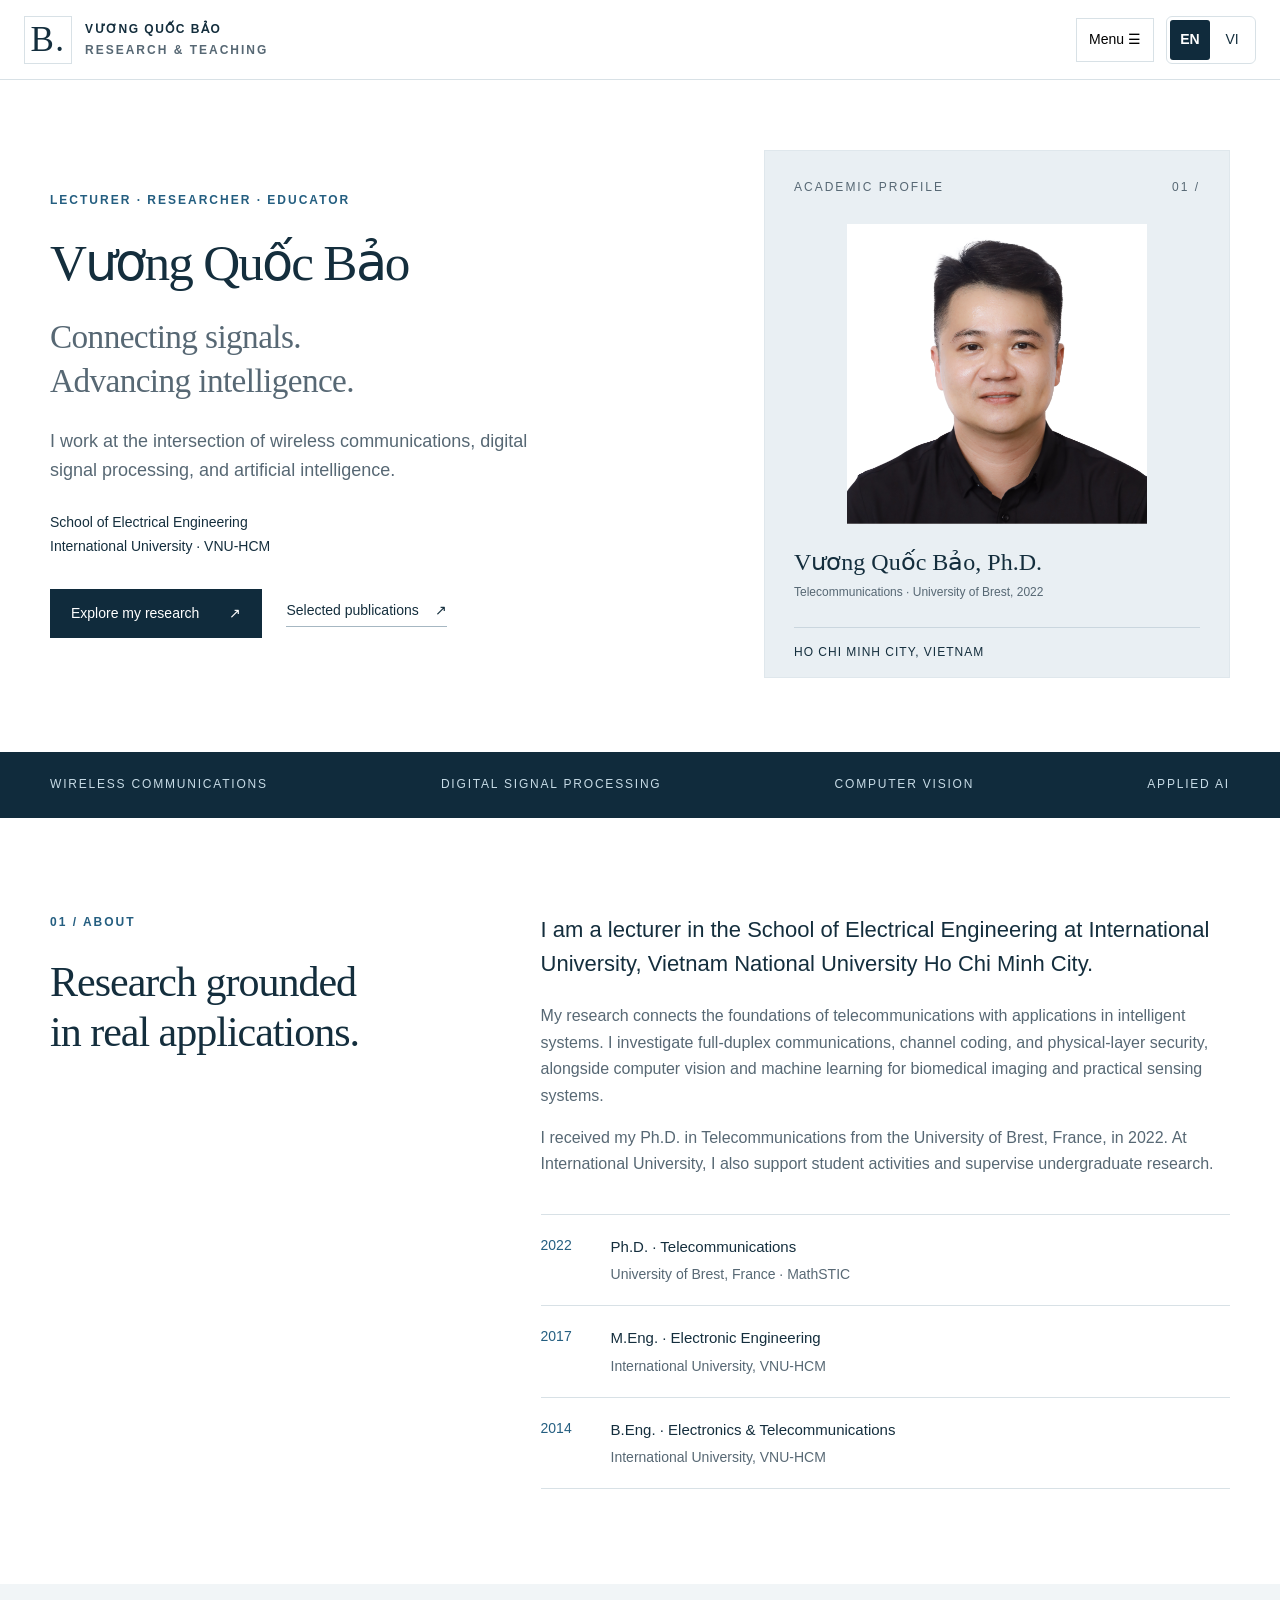
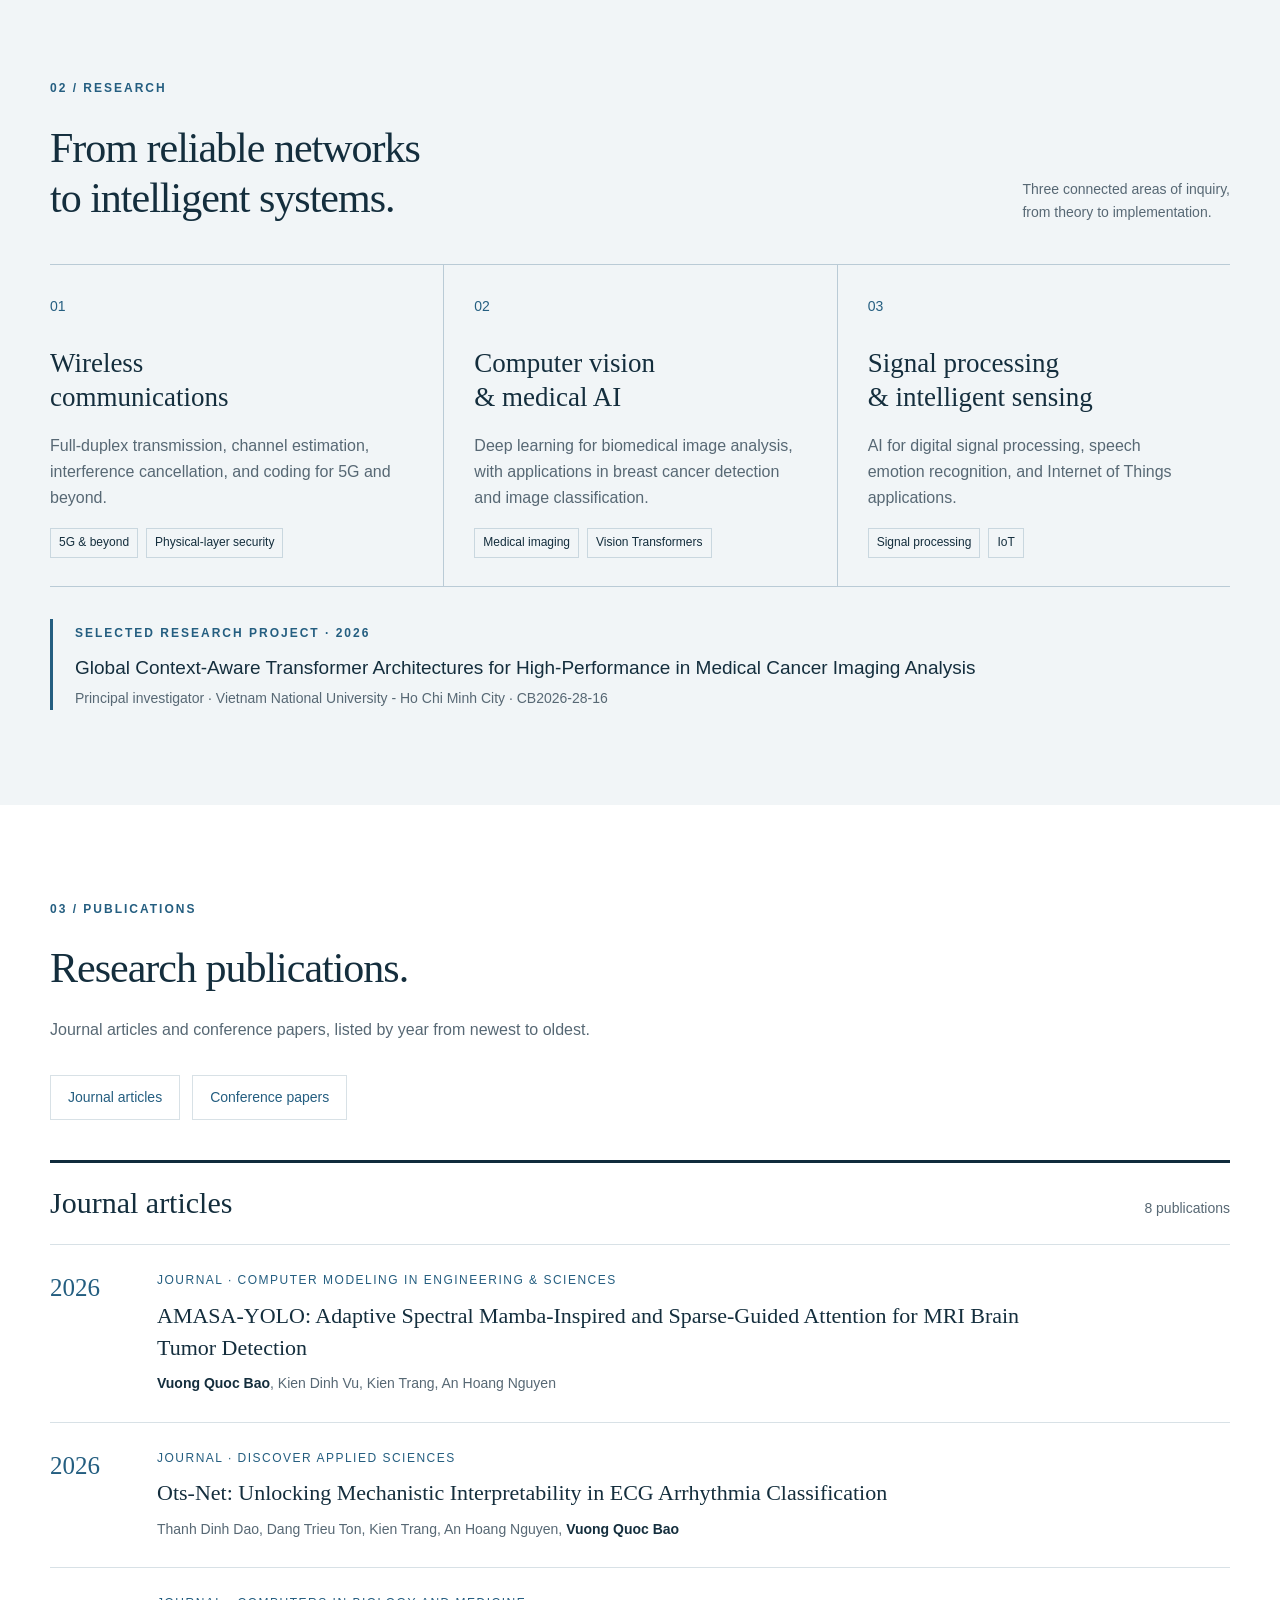
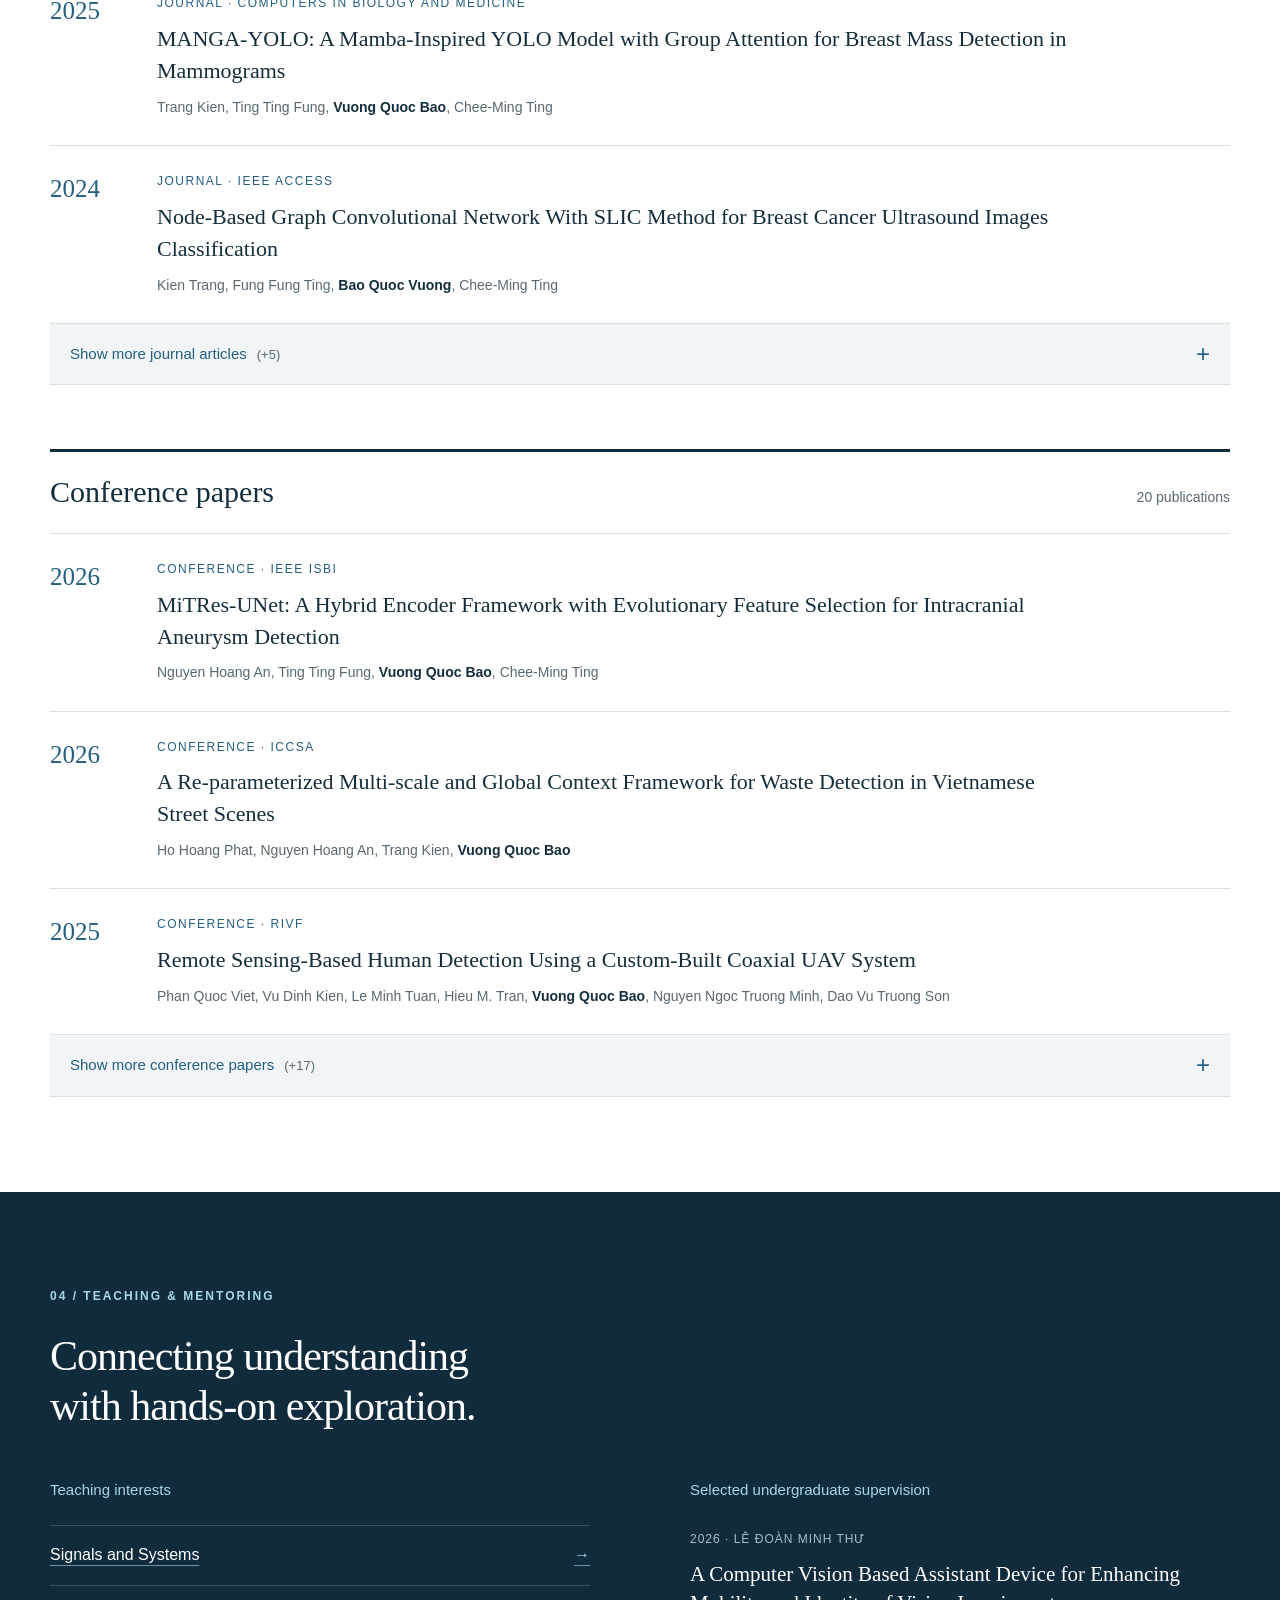
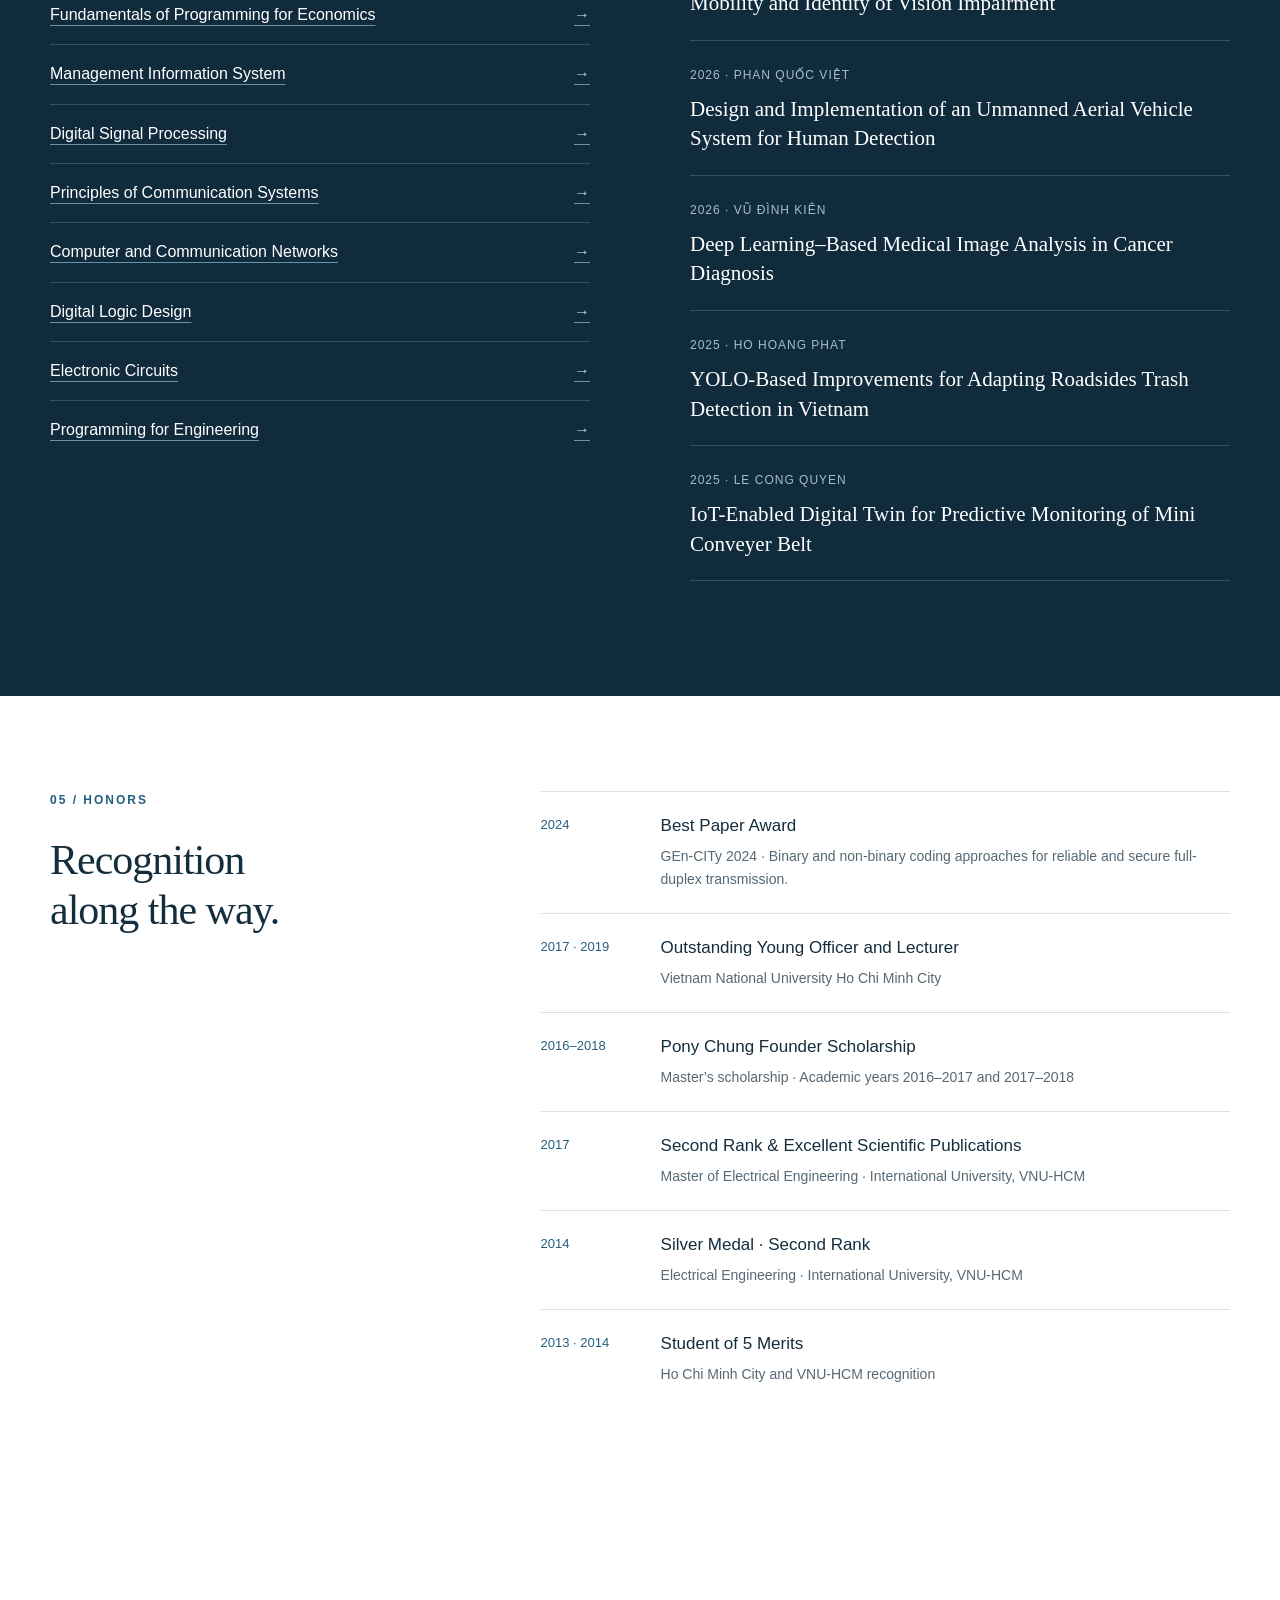
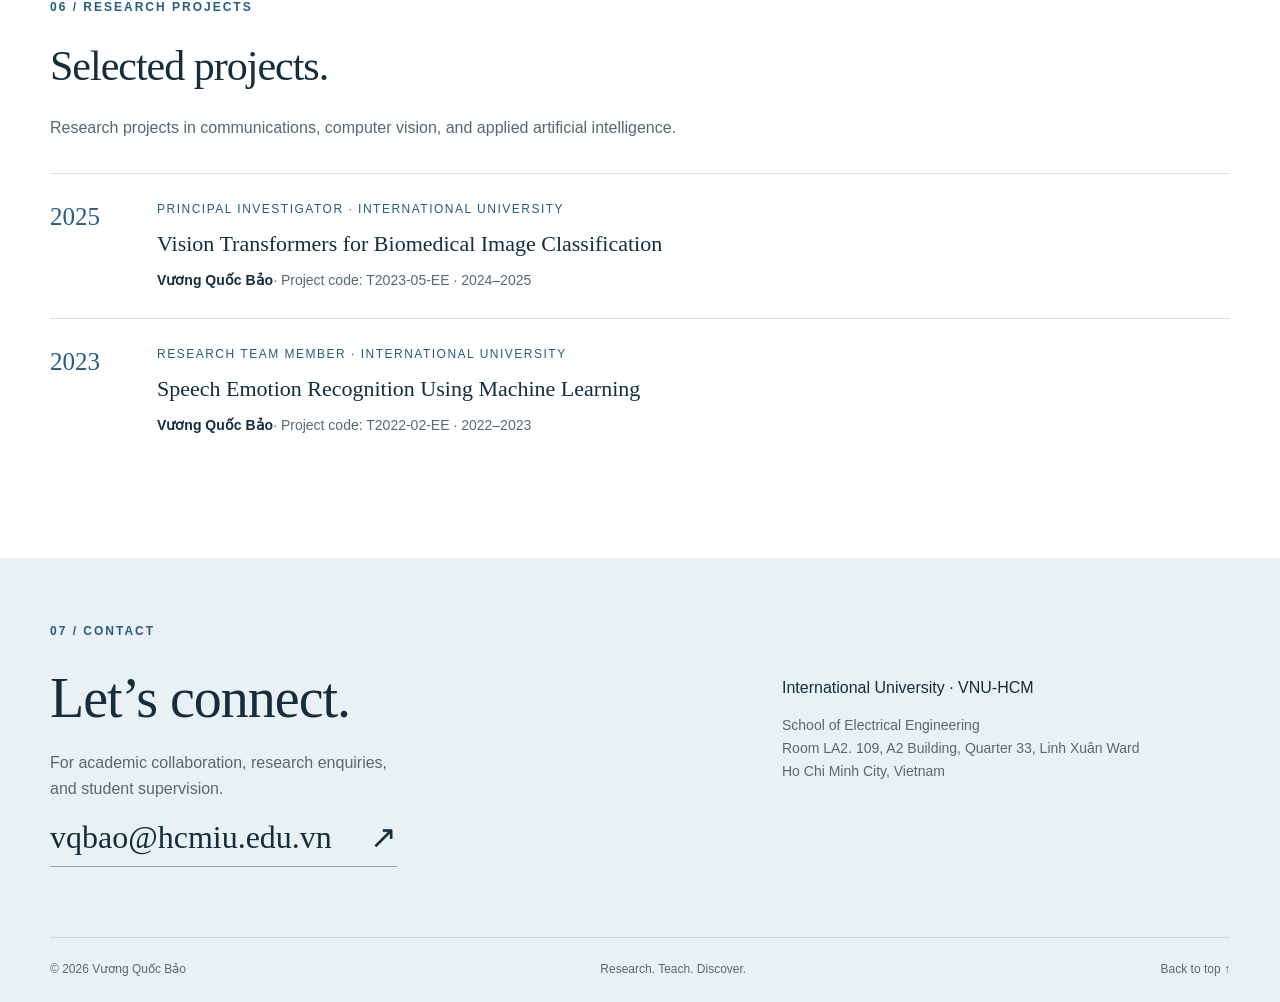
==== commit 832c4736: "Add new journal article publications to index.html" ====
--- a/index.html
+++ b/index.html
@@ -16,7 +16,8 @@
 <section class="publication-group" id="journal-publications" aria-labelledby="journal-publications-title">
   <div class="publication-group-heading"><h3 id="journal-publications-title">Journal articles</h3><p class="publication-count">8 <span>publications</span></p></div>
   <div class="recent-publications">
-<article class="publication"><span class="pub-year">2026</span><div><p class="pub-type">JOURNAL · DISCOVER APPLIED SCIENCES</p><h4 lang="en">Ots-Net: Unlocking Mechanistic Interpretability in ECG Arrhythmia Classification</h4><p>Thanh Dinh Dao, Dang Trieu Ton, Kien Trang, An Hoang Nguyen, <strong>Vuong Quoc Bao</strong></p></div></article>
+<article class="publication"><span class="pub-year">2026</span><div><p class="pub-type">JOURNAL · COMPUTER MODELING IN ENGINEERING & SCIENCES</p><h4 lang="en">AMASA-YOLO: Adaptive Spectral Mamba-Inspired and Sparse-Guided Attention for MRI Brain Tumor Detection</h4><p> <strong>Vuong Quoc Bao</strong>, Kien Dinh Vu, Kien Trang, An Hoang Nguyen</p></div></article>
+    <article class="publication"><span class="pub-year">2026</span><div><p class="pub-type">JOURNAL · DISCOVER APPLIED SCIENCES</p><h4 lang="en">Ots-Net: Unlocking Mechanistic Interpretability in ECG Arrhythmia Classification</h4><p>Thanh Dinh Dao, Dang Trieu Ton, Kien Trang, An Hoang Nguyen, <strong>Vuong Quoc Bao</strong></p></div></article>
 <article class="publication"><span class="pub-year">2025</span><div><p class="pub-type">JOURNAL · COMPUTERS IN BIOLOGY AND MEDICINE</p><h4 lang="en">MANGA-YOLO: A Mamba-Inspired YOLO Model with Group Attention for Breast Mass Detection in Mammograms</h4><p>Trang Kien, Ting Ting Fung, <strong>Vuong Quoc Bao</strong>, Chee-Ming Ting</p></div></article>
 <article class="publication"><span class="pub-year">2024</span><div><p class="pub-type">JOURNAL · IEEE ACCESS</p><h4 lang="en">Node-Based Graph Convolutional Network With SLIC Method for Breast Cancer Ultrasound Images Classification</h4><p>Kien Trang, Fung Fung Ting, <strong>Bao Quoc Vuong</strong>, Chee-Ming Ting</p></div></article>
   </div>
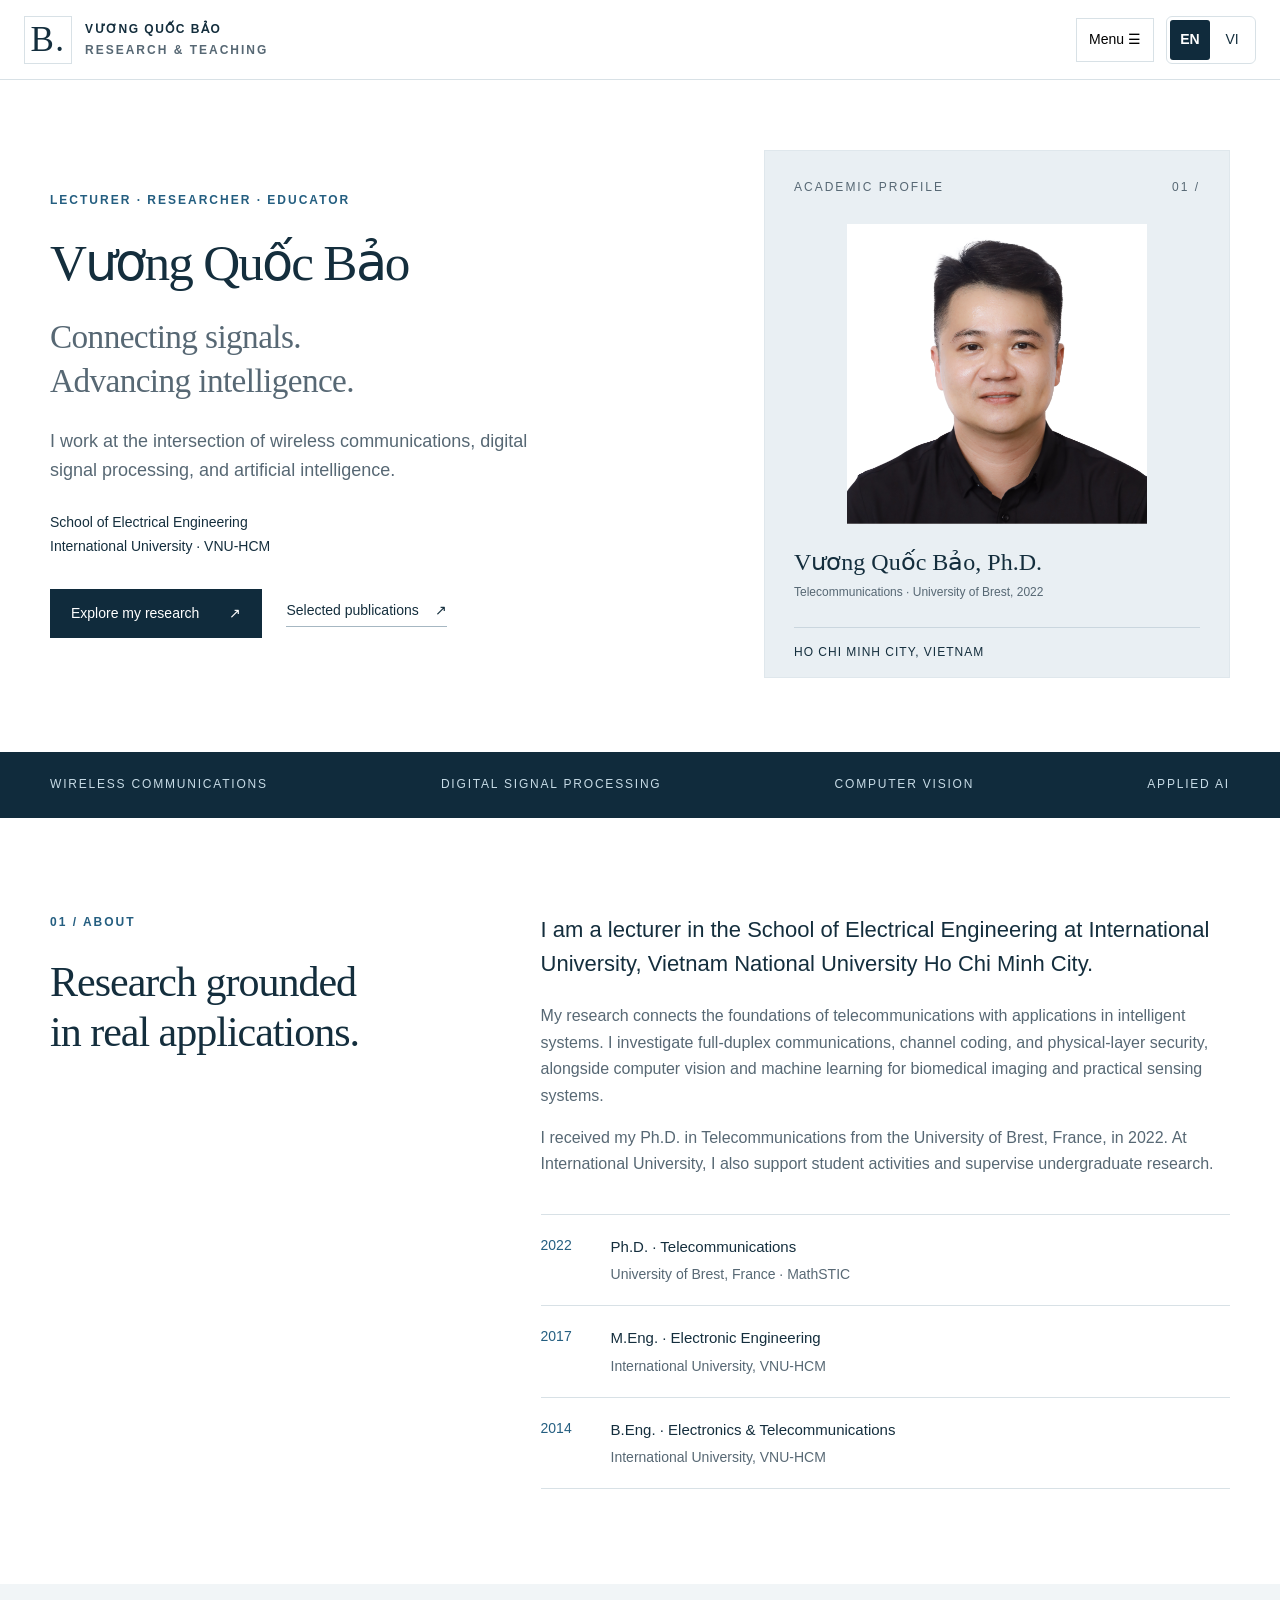
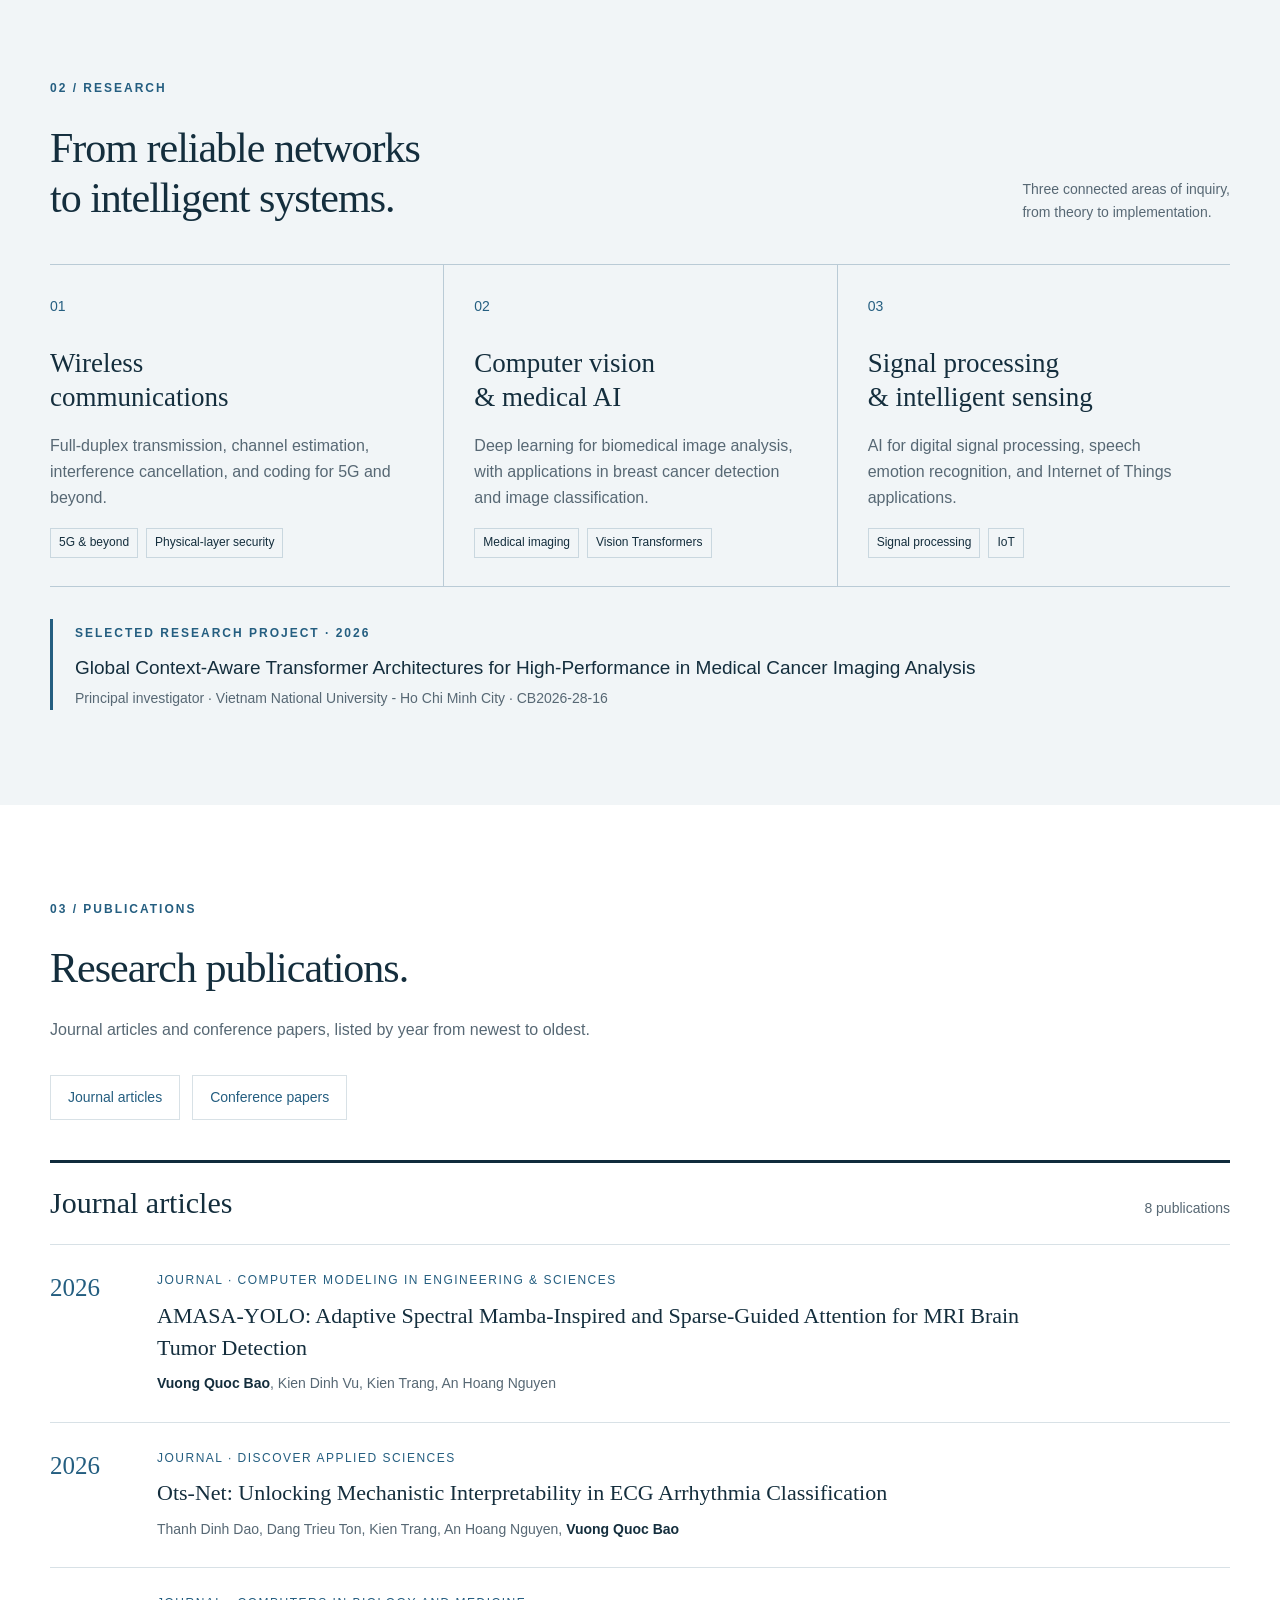
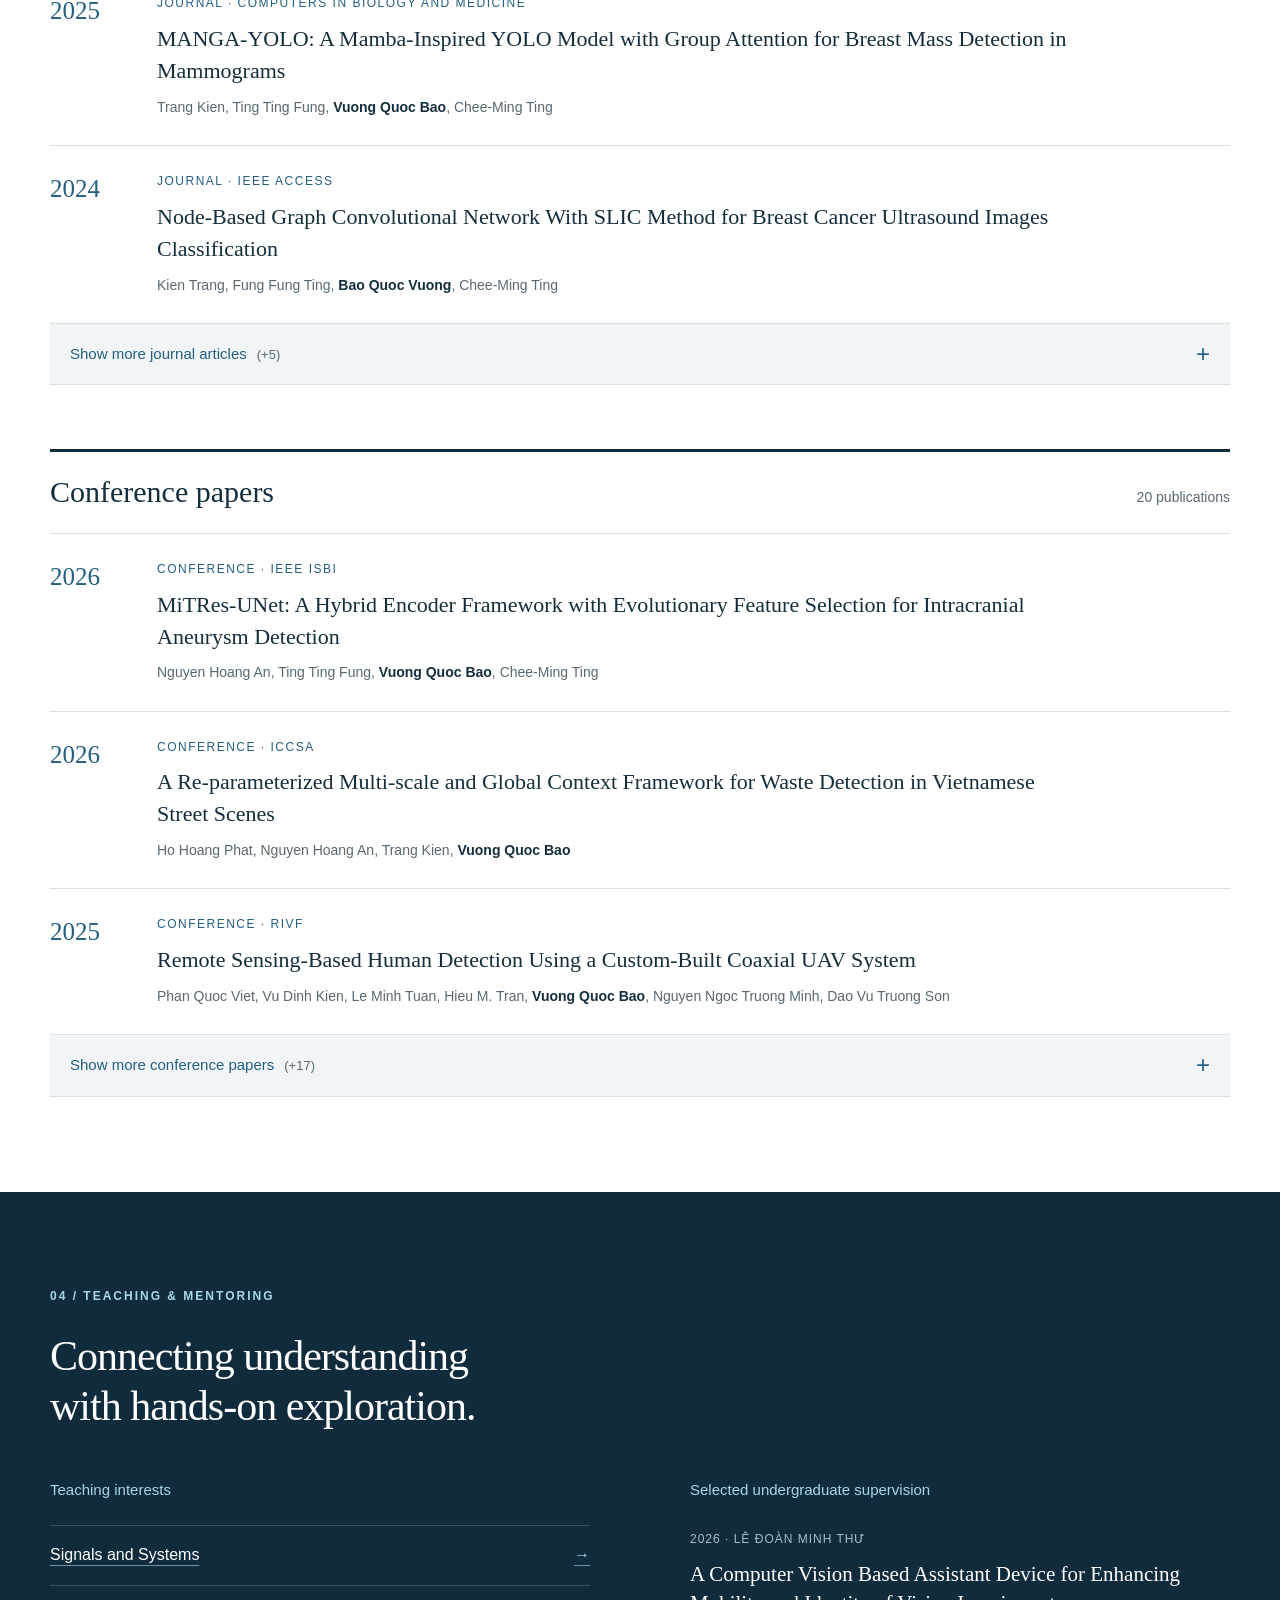
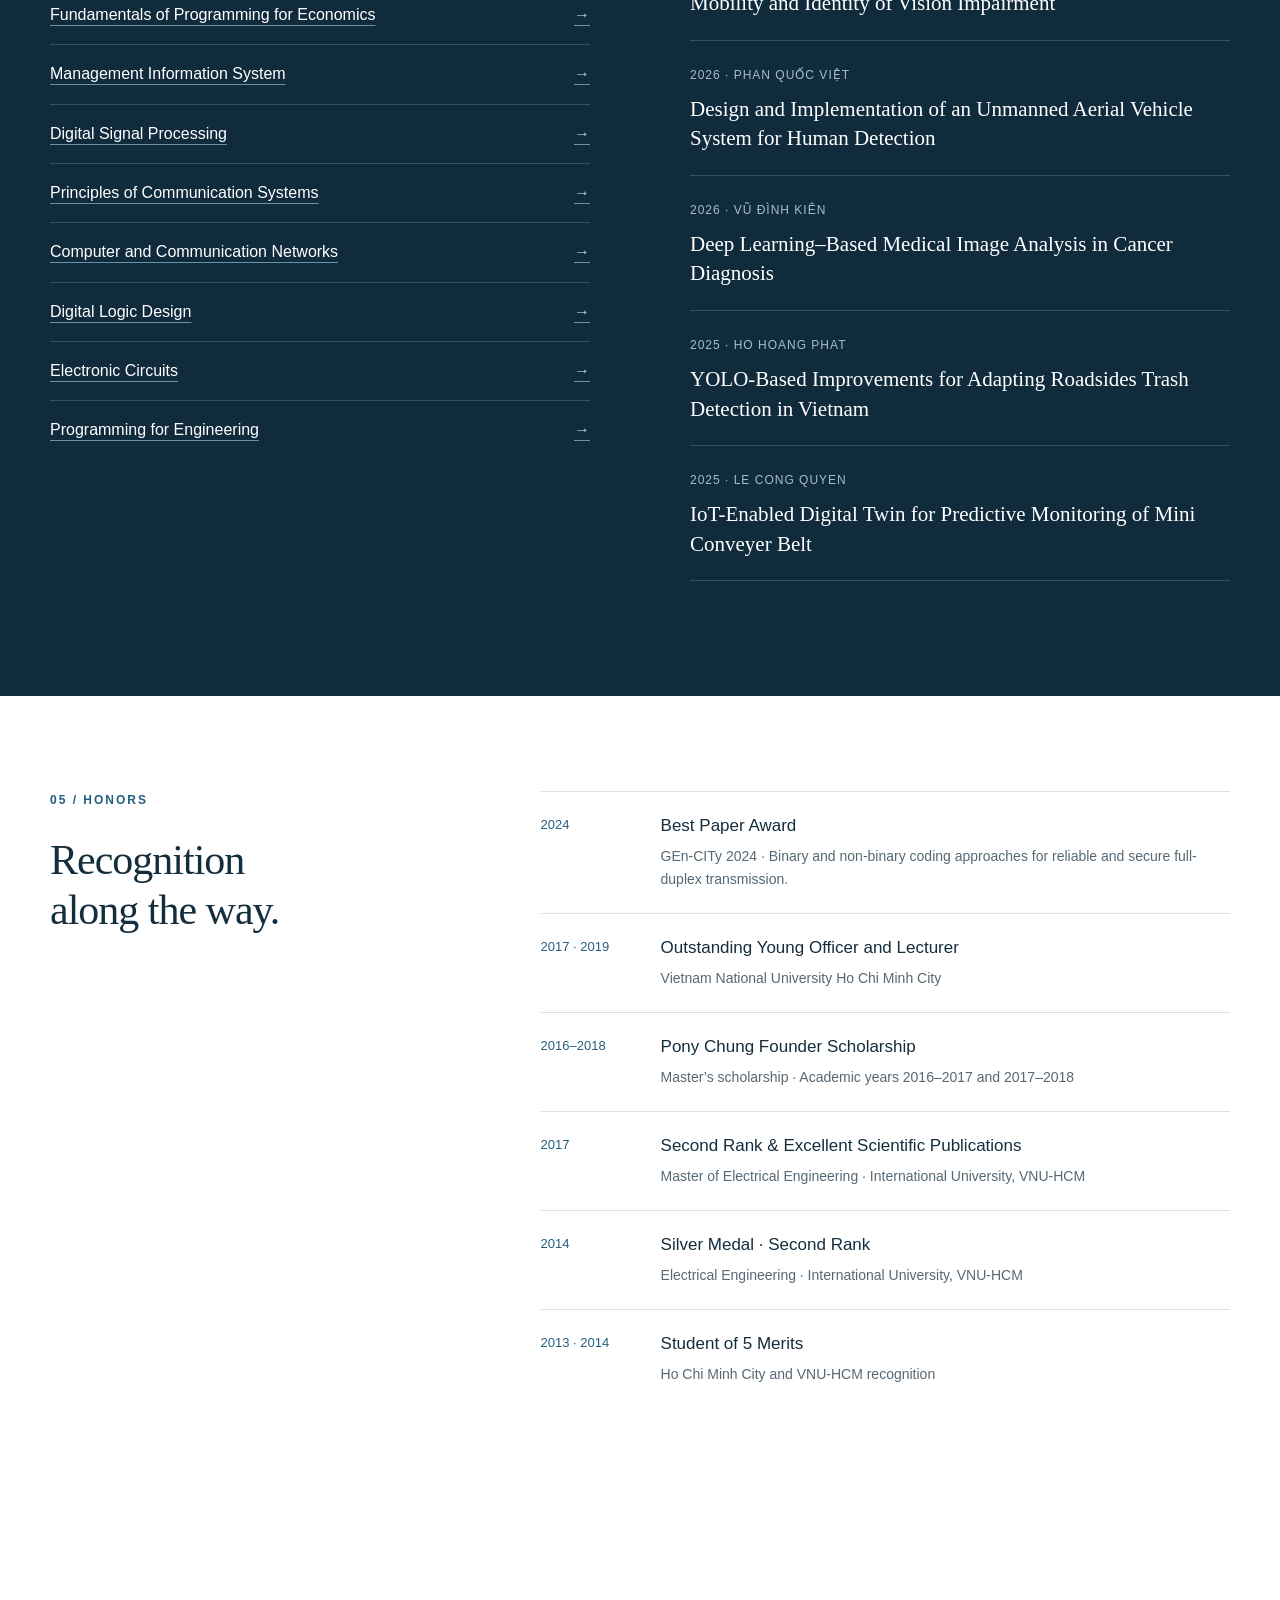
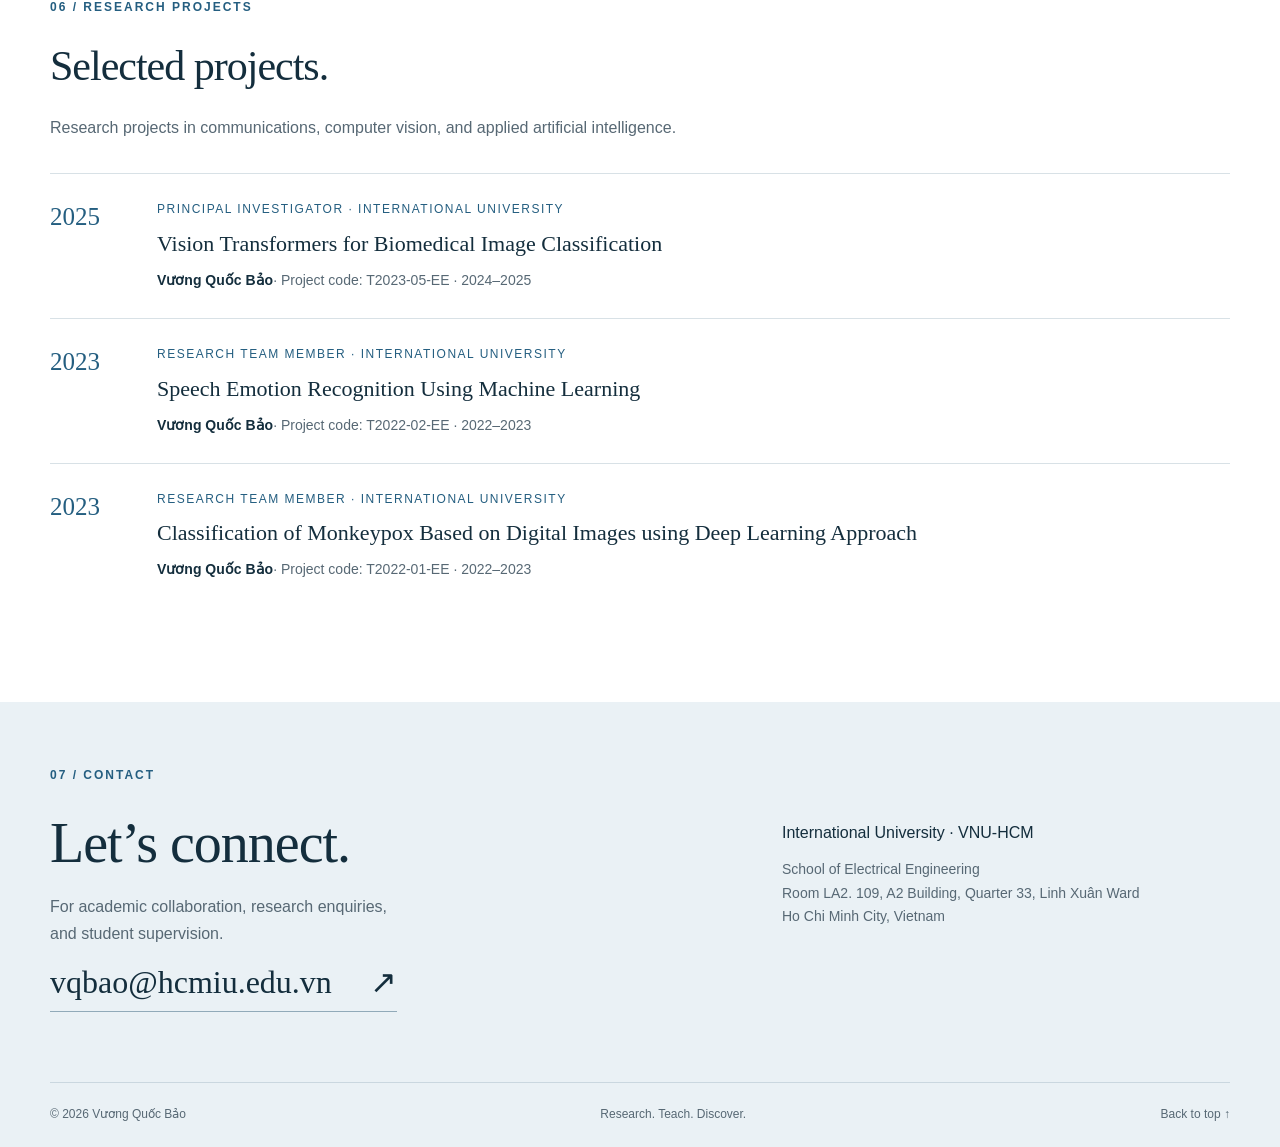
==== commit 0daff620: "Update index.html" ====
--- a/index.html
+++ b/index.html
@@ -79,7 +79,9 @@
 <article class="student"><span>2025 · HO HOANG PHAT</span><h4>YOLO-Based Improvements for Adapting Roadsides Trash Detection in Vietnam</h4></article>
 <article class="student"><span>2025 · LE CONG QUYEN</span><h4>IoT-Enabled Digital Twin for Predictive Monitoring of Mini Conveyer Belt</h4></article></div></div></div></section>
 <section class="wrap section honors" id="honors"><div class="section-label"><p class="eyebrow">05 / HONORS</p><h2>Recognition<br>along the way.</h2></div><div class="award-list"><article><span>2024</span><div><h3>Best Paper Award</h3><p>GEn-CITy 2024 · Binary and non-binary coding approaches for reliable and secure full-duplex transmission.</p></div></article><article><span>2017 · 2019</span><div><h3>Outstanding Young Officer and Lecturer</h3><p>Vietnam National University Ho Chi Minh City</p></div></article><article><span>2016–2018</span><div><h3>Pony Chung Founder Scholarship</h3><p>Master’s scholarship · Academic years 2016–2017 and 2017–2018</p></div></article><article><span>2017</span><div><h3>Second Rank & Excellent Scientific Publications</h3><p>Master of Electrical Engineering · International University, VNU-HCM</p></div></article><article><span>2014</span><div><h3>Silver Medal · Second Rank</h3><p>Electrical Engineering · International University, VNU-HCM</p></div></article><article><span>2013 · 2014</span><div><h3>Student of 5 Merits</h3><p>Ho Chi Minh City and VNU-HCM recognition</p></div></article></div></section>
-<section class="wrap section" id="projects"><div class="section-head"><div><p class="eyebrow">06 / RESEARCH PROJECTS</p><h2>Selected projects.</h2></div></div><p class="section-description">Research projects in communications, computer vision, and applied artificial intelligence.</p><article class="publication"><span class="pub-year">2025</span><div><p class="pub-type">PRINCIPAL INVESTIGATOR · INTERNATIONAL UNIVERSITY</p><h3>Vision Transformers for Biomedical Image Classification</h3><p><strong>Vương Quốc Bảo</strong>· Project code: T2023-05-EE · 2024–2025</p></div></article><article class="publication"><span class="pub-year">2023</span><div><p class="pub-type">RESEARCH TEAM MEMBER · INTERNATIONAL UNIVERSITY</p><h3>Speech Emotion Recognition Using Machine Learning</h3><p><strong>Vương Quốc Bảo</strong>· Project code: T2022-02-EE · 2022–2023</p></div></article></section>
+<section class="wrap section" id="projects"><div class="section-head"><div><p class="eyebrow">06 / RESEARCH PROJECTS</p><h2>Selected projects.</h2></div></div><p class="section-description">Research projects in communications, computer vision, and applied artificial intelligence.</p><article class="publication"><span class="pub-year">2025</span><div><p class="pub-type">PRINCIPAL INVESTIGATOR · INTERNATIONAL UNIVERSITY</p><h3>Vision Transformers for Biomedical Image Classification</h3><p><strong>Vương Quốc Bảo</strong>· Project code: T2023-05-EE · 2024–2025</p></div></article><article class="publication"><span class="pub-year">2023</span><div><p class="pub-type">RESEARCH TEAM MEMBER · INTERNATIONAL UNIVERSITY</p><h3>Speech Emotion Recognition Using Machine Learning</h3><p><strong>Vương Quốc Bảo</strong>· Project code: T2022-02-EE · 2022–2023</p></div></article>
+<article class="publication"><span class="pub-year">2023</span><div><p class="pub-type">RESEARCH TEAM MEMBER · INTERNATIONAL UNIVERSITY</p><h3>Classification of Monkeypox Based on Digital Images using Deep
+Learning Approach</h3><p><strong>Vương Quốc Bảo</strong>· Project code: T2022-01-EE · 2022–2023</p></div></article></section>
 <section class="contact-section" id="contact"><div class="wrap"><p class="eyebrow">07 / CONTACT</p><div class="contact-layout"><div><h2>Let’s connect.</h2><p>For academic collaboration, research enquiries,<br>and student supervision.</p><a class="email" href="mailto:vqbao@hcmiu.edu.vn">vqbao@hcmiu.edu.vn <span>↗</span></a></div><div class="contact-address"><strong>International University · VNU-HCM</strong><p>School of Electrical Engineering<br>Room LA2. 109, A2 Building, Quarter 33, Linh Xuân Ward<br>Ho Chi Minh City, Vietnam</p></div></div><footer><span>© <span id="year">2026</span> Vương Quốc Bảo</span><span>Research. Teach. Discover.</span><a href="#home">Back to top ↑</a></footer></div></section></main></body></html>
 
 
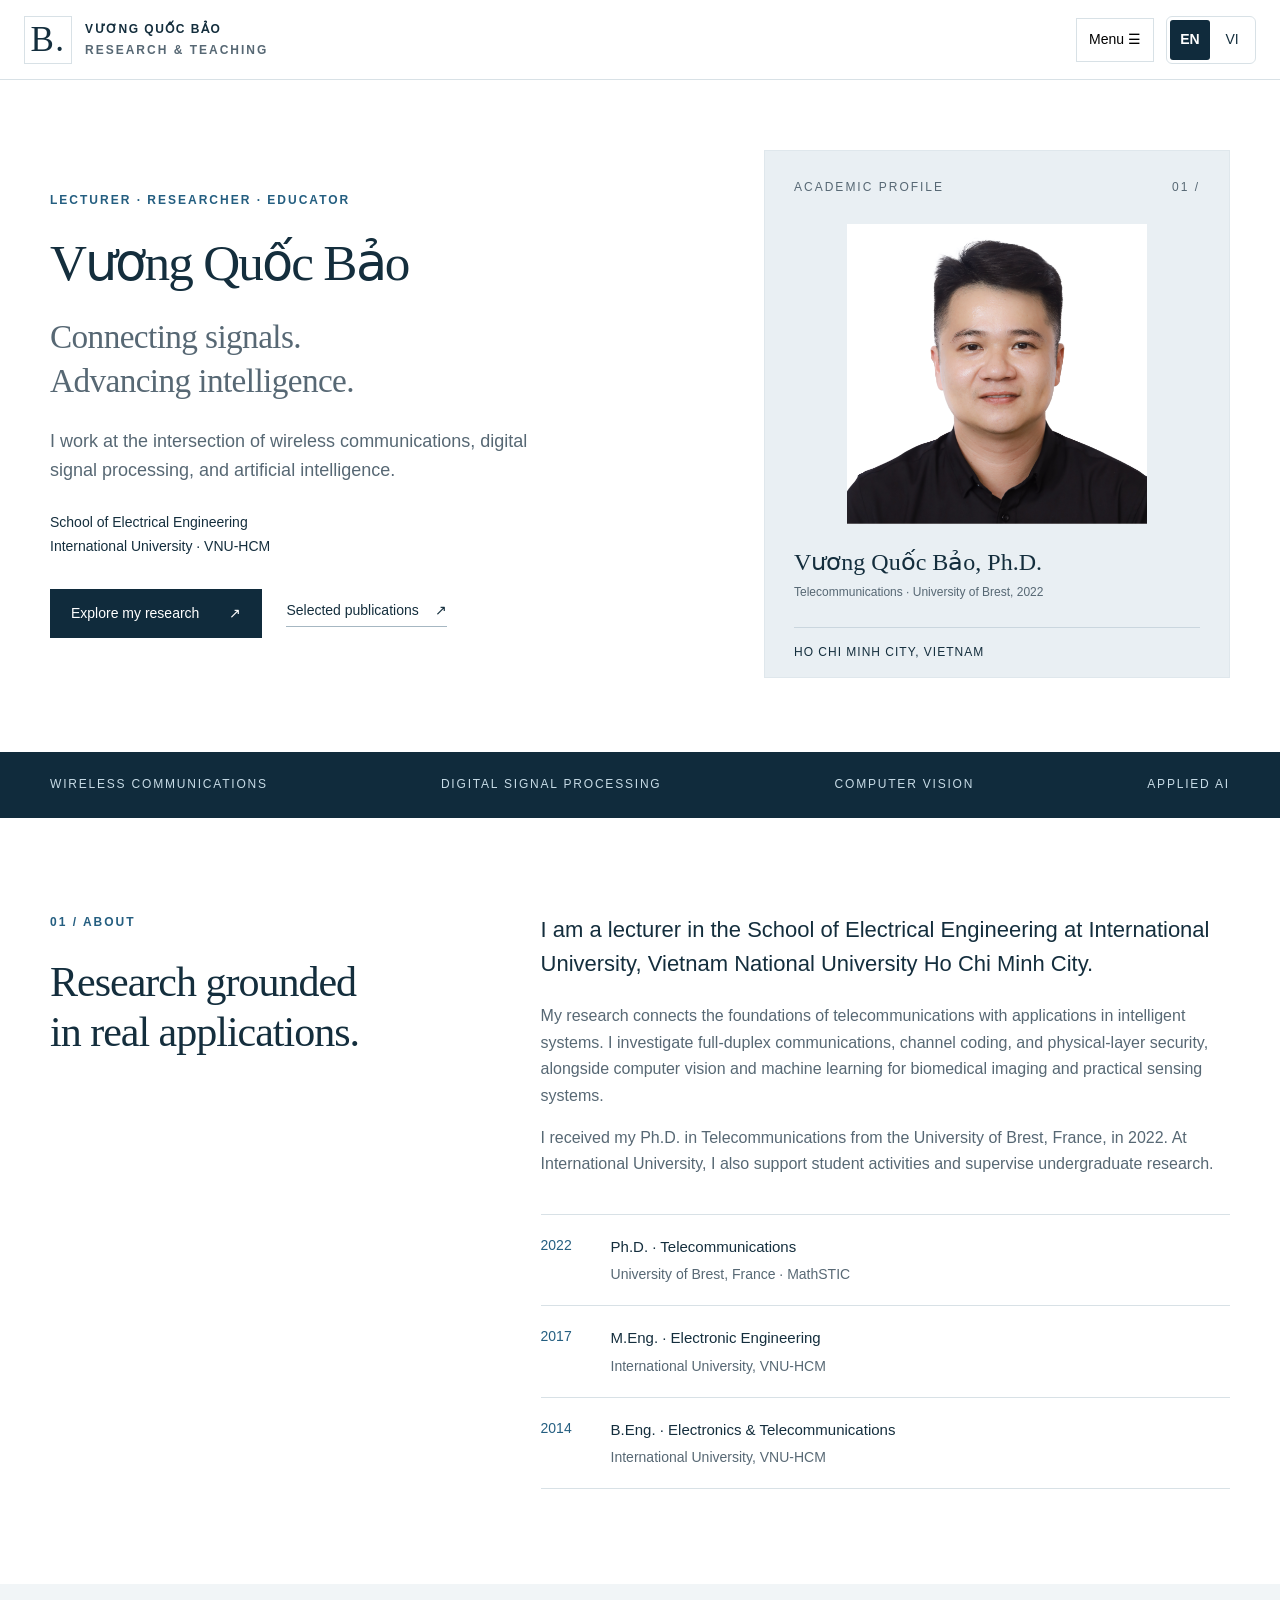
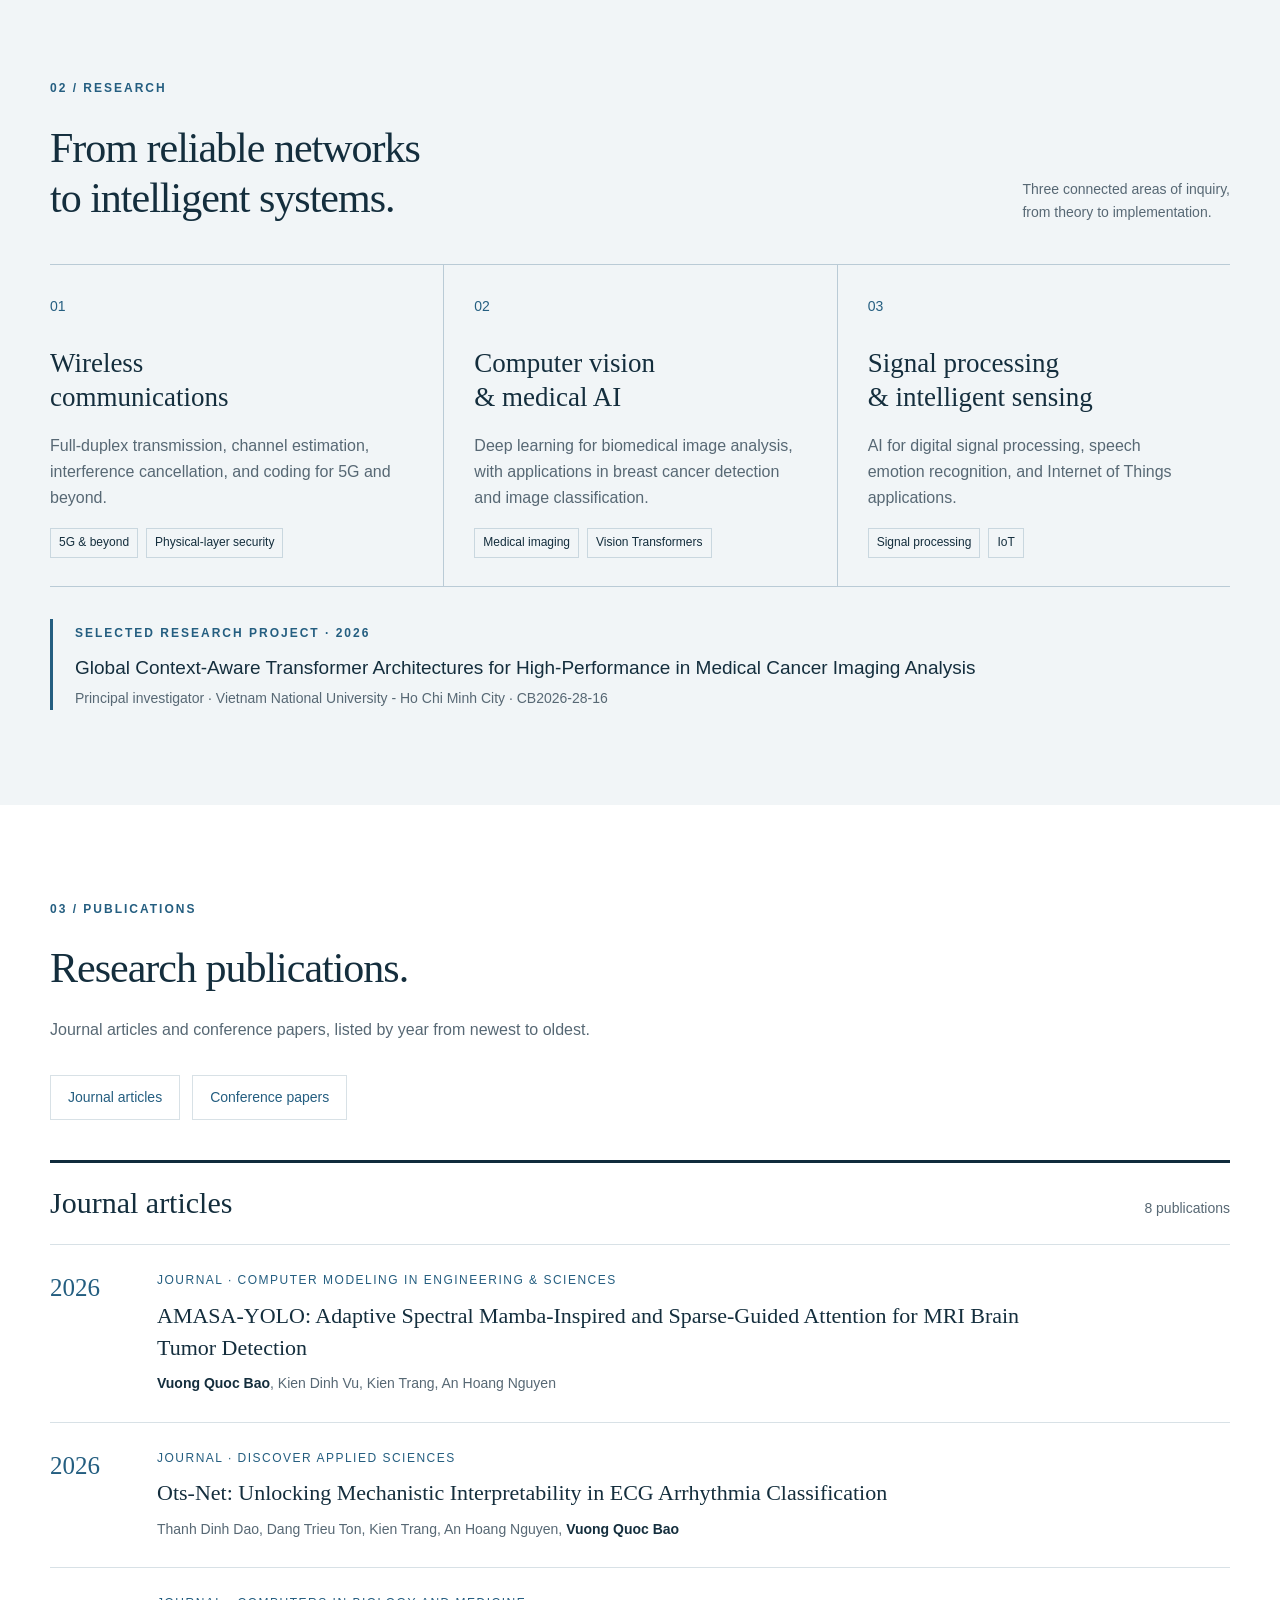
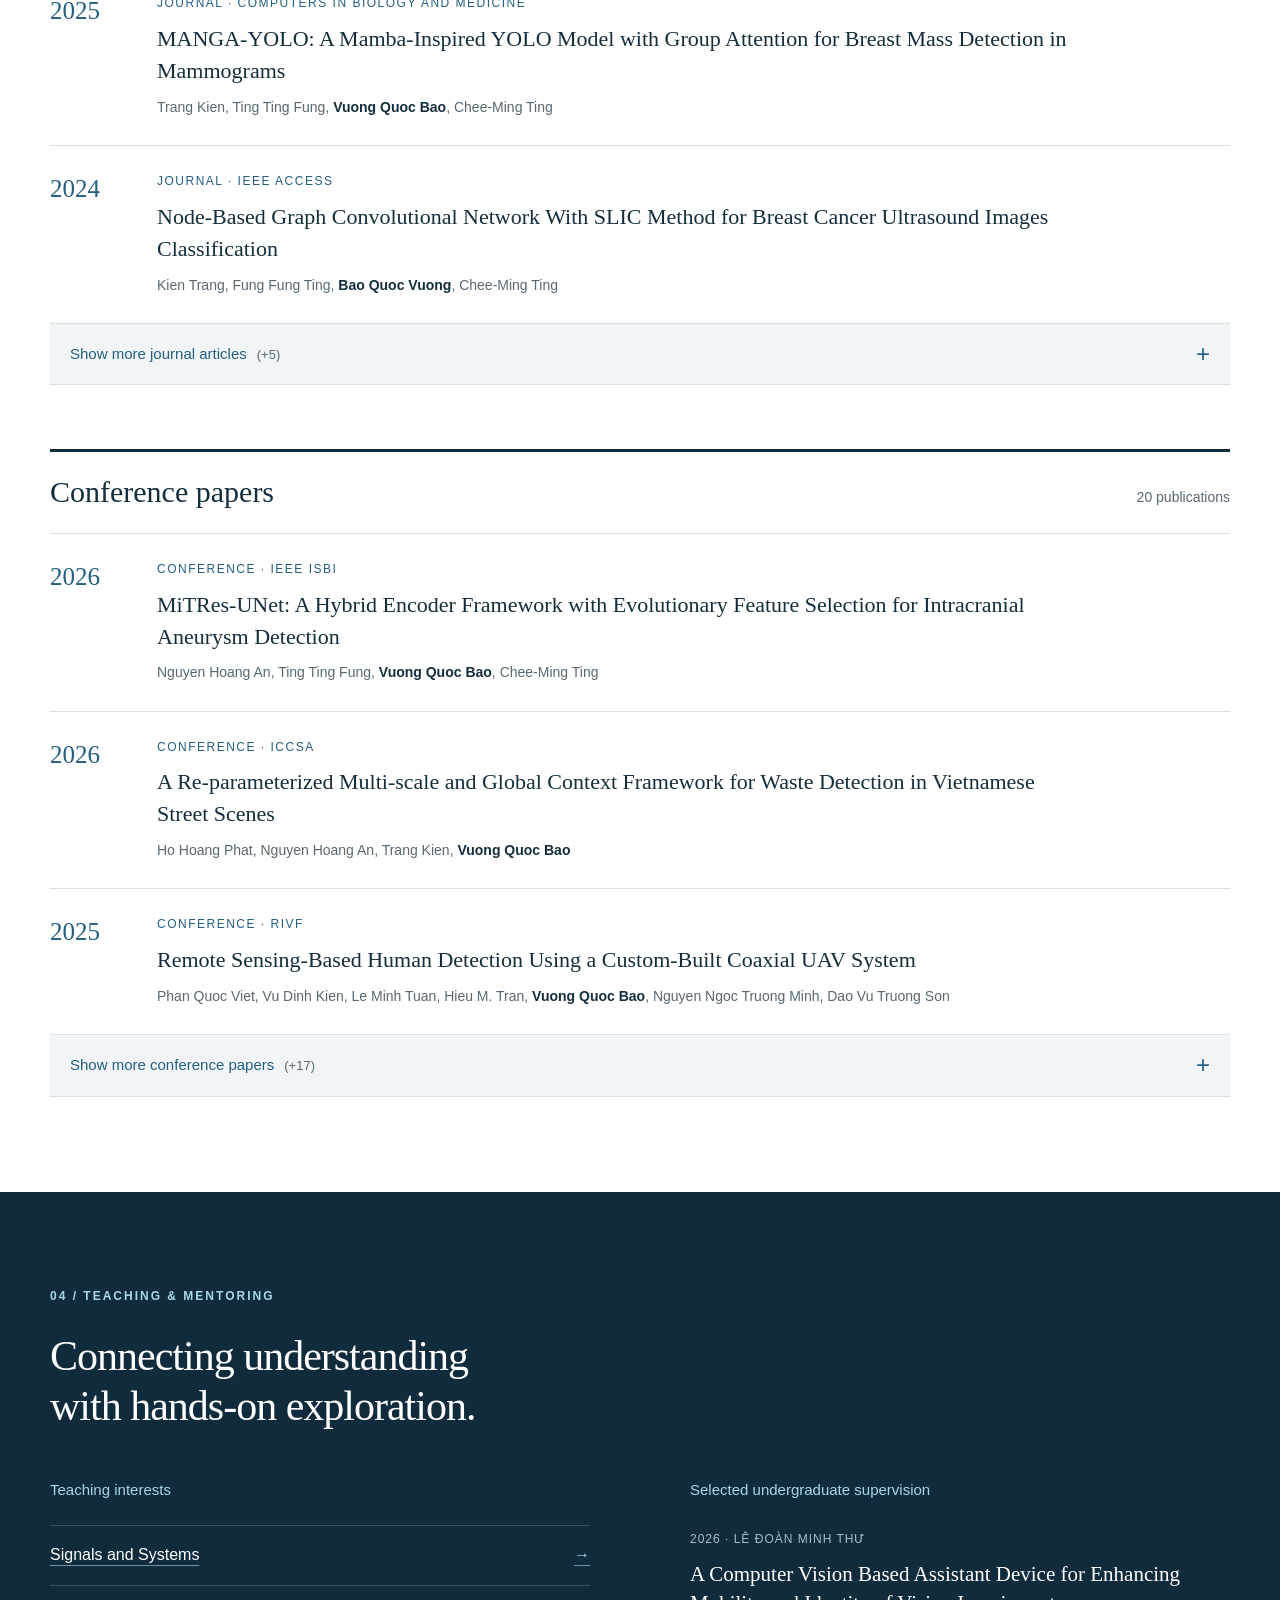
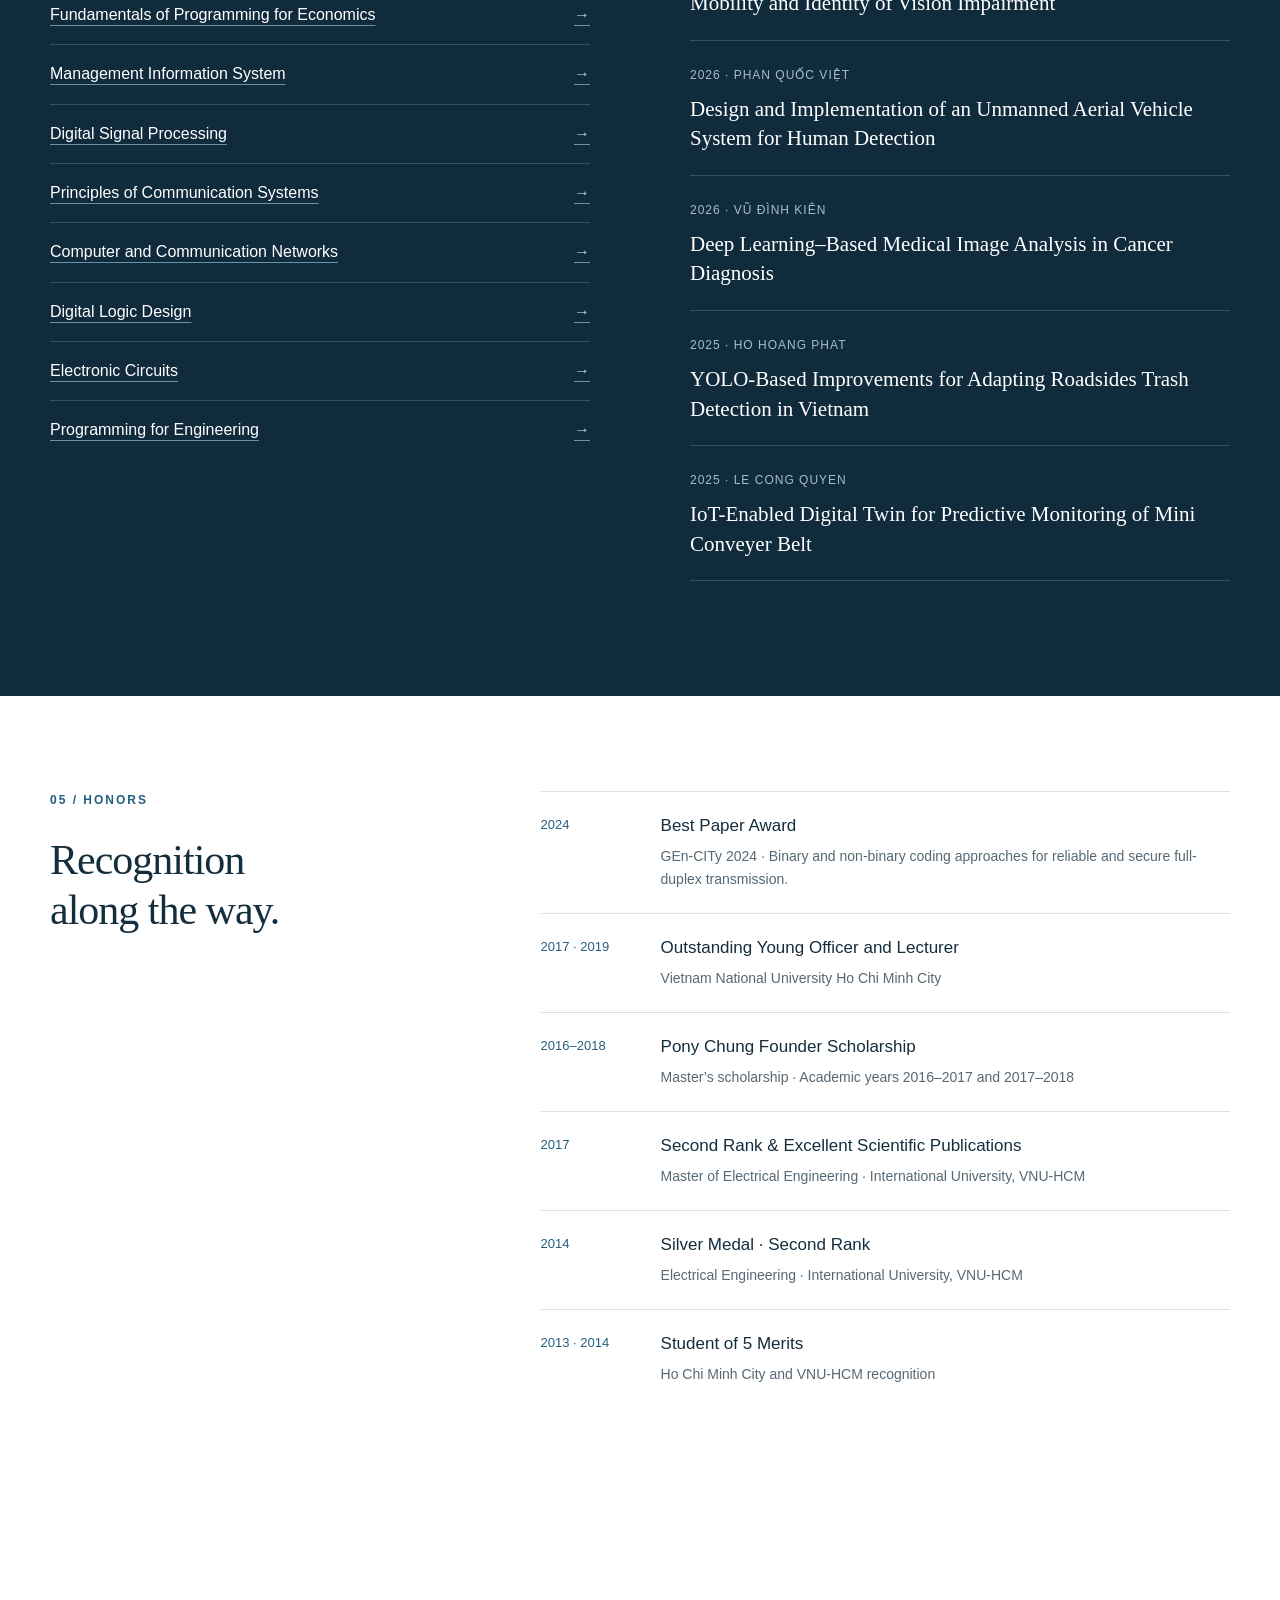
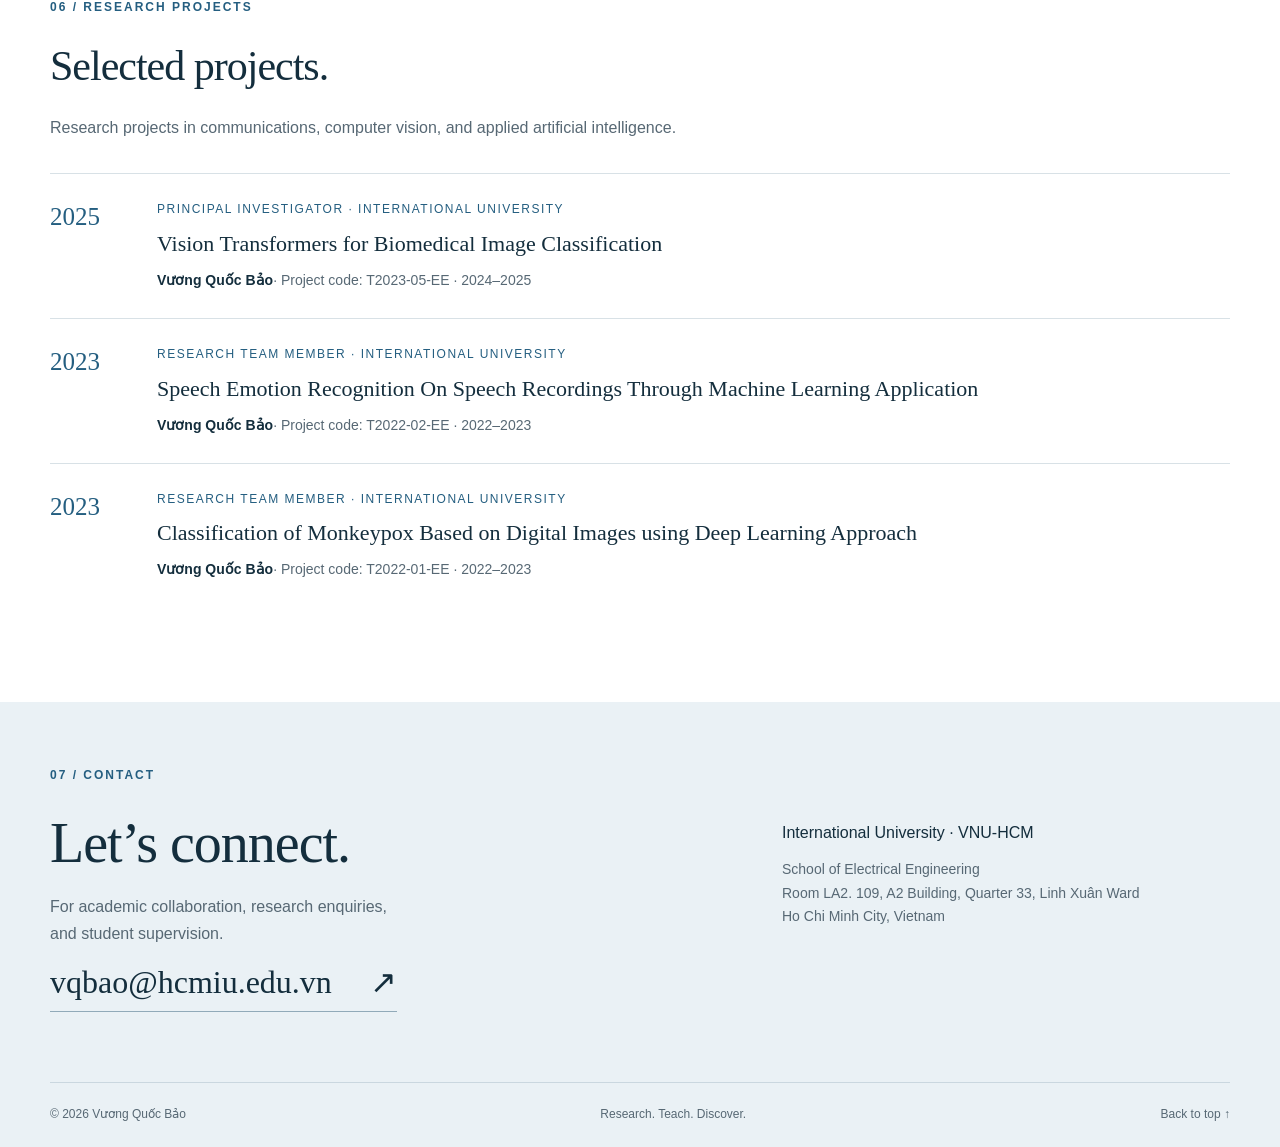
==== commit 8abd282e: "Add research projects section to index.html" ====
--- a/index.html
+++ b/index.html
@@ -79,7 +79,7 @@
 <article class="student"><span>2025 · HO HOANG PHAT</span><h4>YOLO-Based Improvements for Adapting Roadsides Trash Detection in Vietnam</h4></article>
 <article class="student"><span>2025 · LE CONG QUYEN</span><h4>IoT-Enabled Digital Twin for Predictive Monitoring of Mini Conveyer Belt</h4></article></div></div></div></section>
 <section class="wrap section honors" id="honors"><div class="section-label"><p class="eyebrow">05 / HONORS</p><h2>Recognition<br>along the way.</h2></div><div class="award-list"><article><span>2024</span><div><h3>Best Paper Award</h3><p>GEn-CITy 2024 · Binary and non-binary coding approaches for reliable and secure full-duplex transmission.</p></div></article><article><span>2017 · 2019</span><div><h3>Outstanding Young Officer and Lecturer</h3><p>Vietnam National University Ho Chi Minh City</p></div></article><article><span>2016–2018</span><div><h3>Pony Chung Founder Scholarship</h3><p>Master’s scholarship · Academic years 2016–2017 and 2017–2018</p></div></article><article><span>2017</span><div><h3>Second Rank & Excellent Scientific Publications</h3><p>Master of Electrical Engineering · International University, VNU-HCM</p></div></article><article><span>2014</span><div><h3>Silver Medal · Second Rank</h3><p>Electrical Engineering · International University, VNU-HCM</p></div></article><article><span>2013 · 2014</span><div><h3>Student of 5 Merits</h3><p>Ho Chi Minh City and VNU-HCM recognition</p></div></article></div></section>
-<section class="wrap section" id="projects"><div class="section-head"><div><p class="eyebrow">06 / RESEARCH PROJECTS</p><h2>Selected projects.</h2></div></div><p class="section-description">Research projects in communications, computer vision, and applied artificial intelligence.</p><article class="publication"><span class="pub-year">2025</span><div><p class="pub-type">PRINCIPAL INVESTIGATOR · INTERNATIONAL UNIVERSITY</p><h3>Vision Transformers for Biomedical Image Classification</h3><p><strong>Vương Quốc Bảo</strong>· Project code: T2023-05-EE · 2024–2025</p></div></article><article class="publication"><span class="pub-year">2023</span><div><p class="pub-type">RESEARCH TEAM MEMBER · INTERNATIONAL UNIVERSITY</p><h3>Speech Emotion Recognition Using Machine Learning</h3><p><strong>Vương Quốc Bảo</strong>· Project code: T2022-02-EE · 2022–2023</p></div></article>
+<section class="wrap section" id="projects"><div class="section-head"><div><p class="eyebrow">06 / RESEARCH PROJECTS</p><h2>Selected projects.</h2></div></div><p class="section-description">Research projects in communications, computer vision, and applied artificial intelligence.</p><article class="publication"><span class="pub-year">2025</span><div><p class="pub-type">PRINCIPAL INVESTIGATOR · INTERNATIONAL UNIVERSITY</p><h3>Vision Transformers for Biomedical Image Classification</h3><p><strong>Vương Quốc Bảo</strong>· Project code: T2023-05-EE · 2024–2025</p></div></article><article class="publication"><span class="pub-year">2023</span><div><p class="pub-type">RESEARCH TEAM MEMBER · INTERNATIONAL UNIVERSITY</p><h3>Speech Emotion Recognition On Speech Recordings Through Machine Learning Application</h3><p><strong>Vương Quốc Bảo</strong>· Project code: T2022-02-EE · 2022–2023</p></div></article>
 <article class="publication"><span class="pub-year">2023</span><div><p class="pub-type">RESEARCH TEAM MEMBER · INTERNATIONAL UNIVERSITY</p><h3>Classification of Monkeypox Based on Digital Images using Deep
 Learning Approach</h3><p><strong>Vương Quốc Bảo</strong>· Project code: T2022-01-EE · 2022–2023</p></div></article></section>
 <section class="contact-section" id="contact"><div class="wrap"><p class="eyebrow">07 / CONTACT</p><div class="contact-layout"><div><h2>Let’s connect.</h2><p>For academic collaboration, research enquiries,<br>and student supervision.</p><a class="email" href="mailto:vqbao@hcmiu.edu.vn">vqbao@hcmiu.edu.vn <span>↗</span></a></div><div class="contact-address"><strong>International University · VNU-HCM</strong><p>School of Electrical Engineering<br>Room LA2. 109, A2 Building, Quarter 33, Linh Xuân Ward<br>Ho Chi Minh City, Vietnam</p></div></div><footer><span>© <span id="year">2026</span> Vương Quốc Bảo</span><span>Research. Teach. Discover.</span><a href="#home">Back to top ↑</a></footer></div></section></main></body></html>
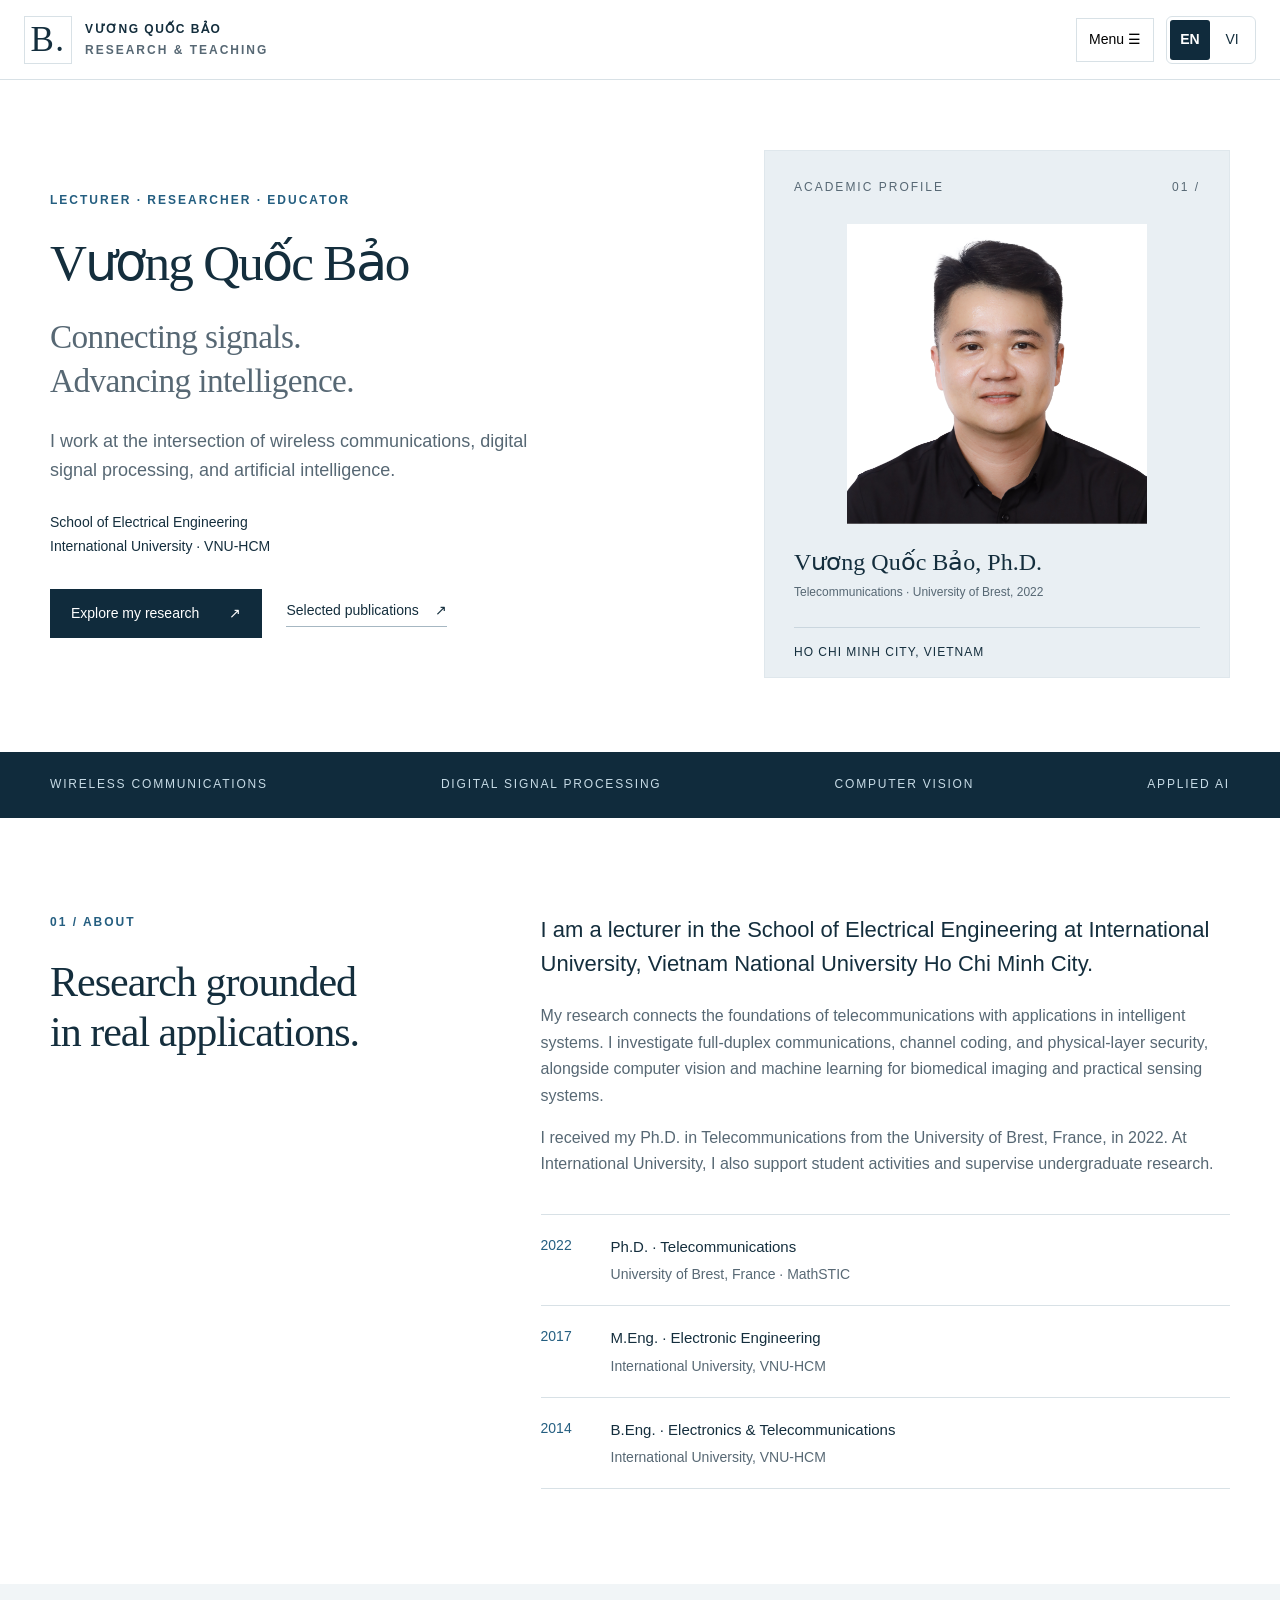
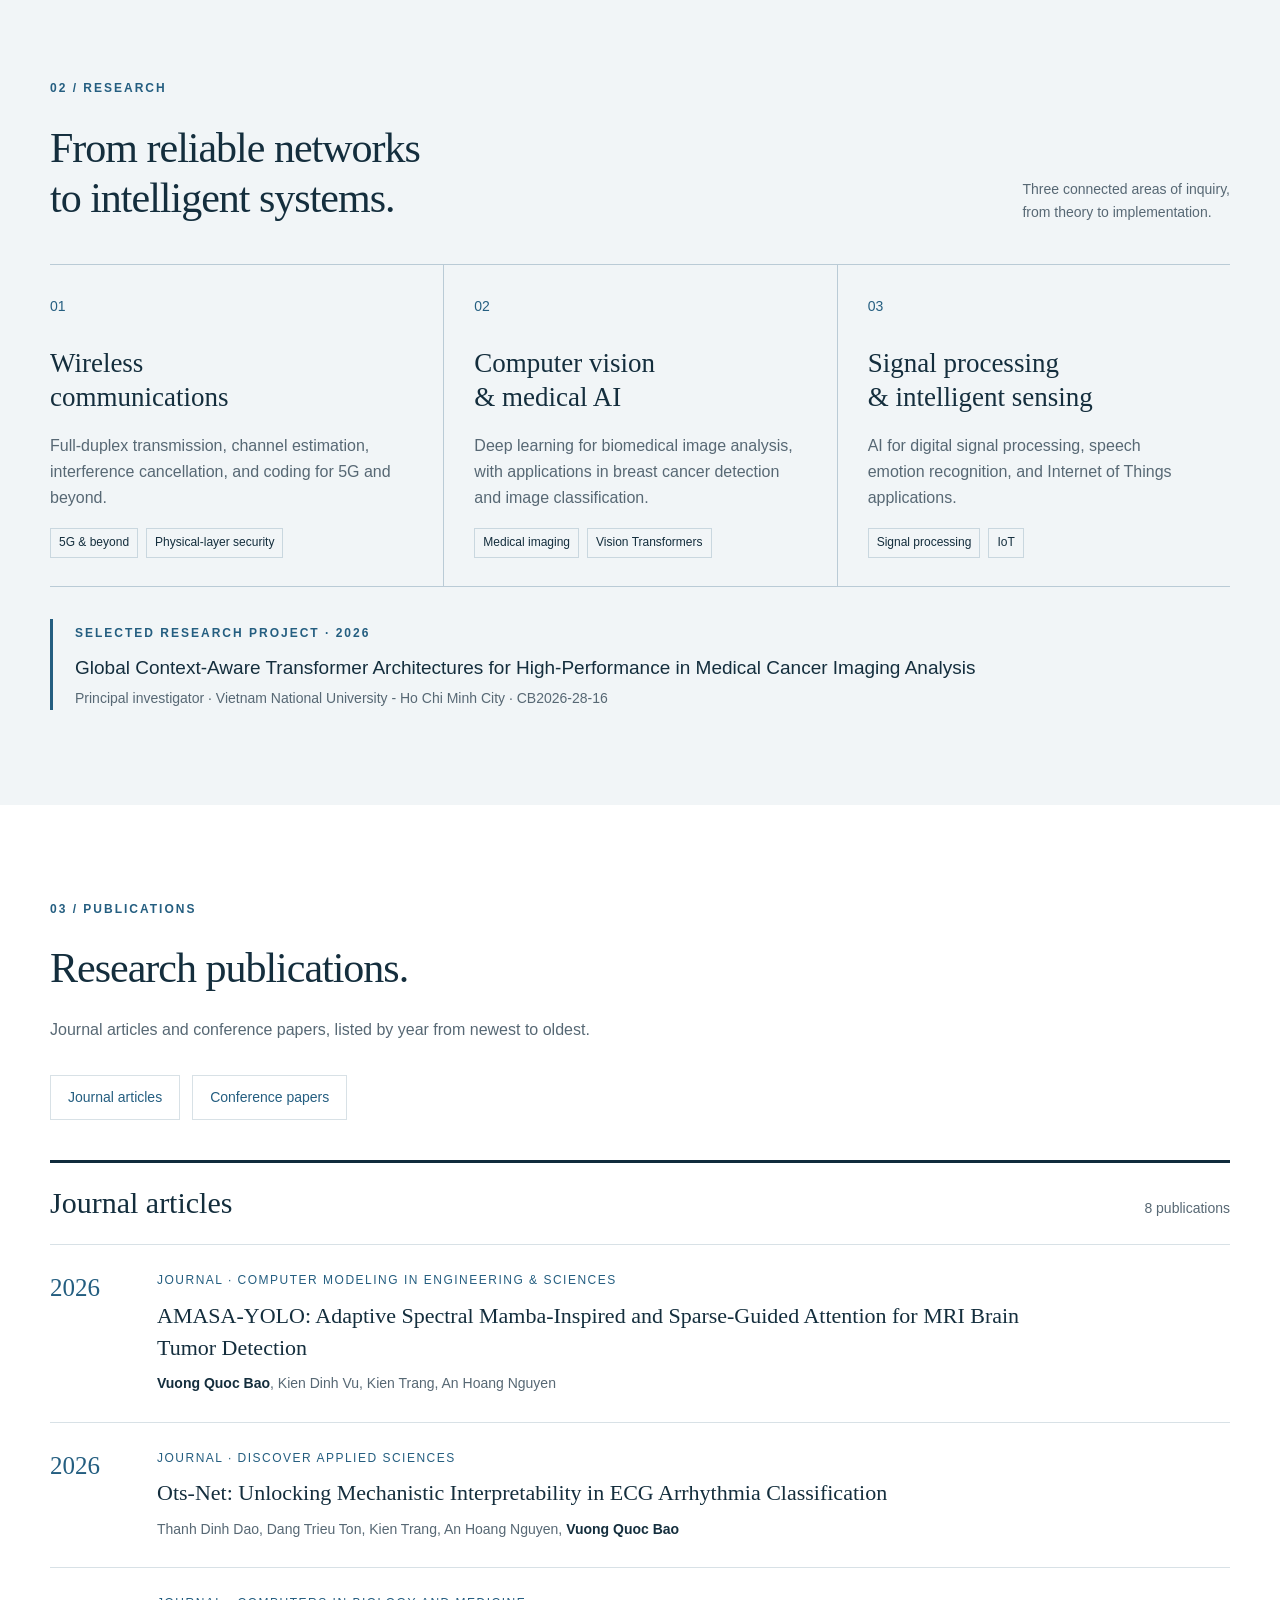
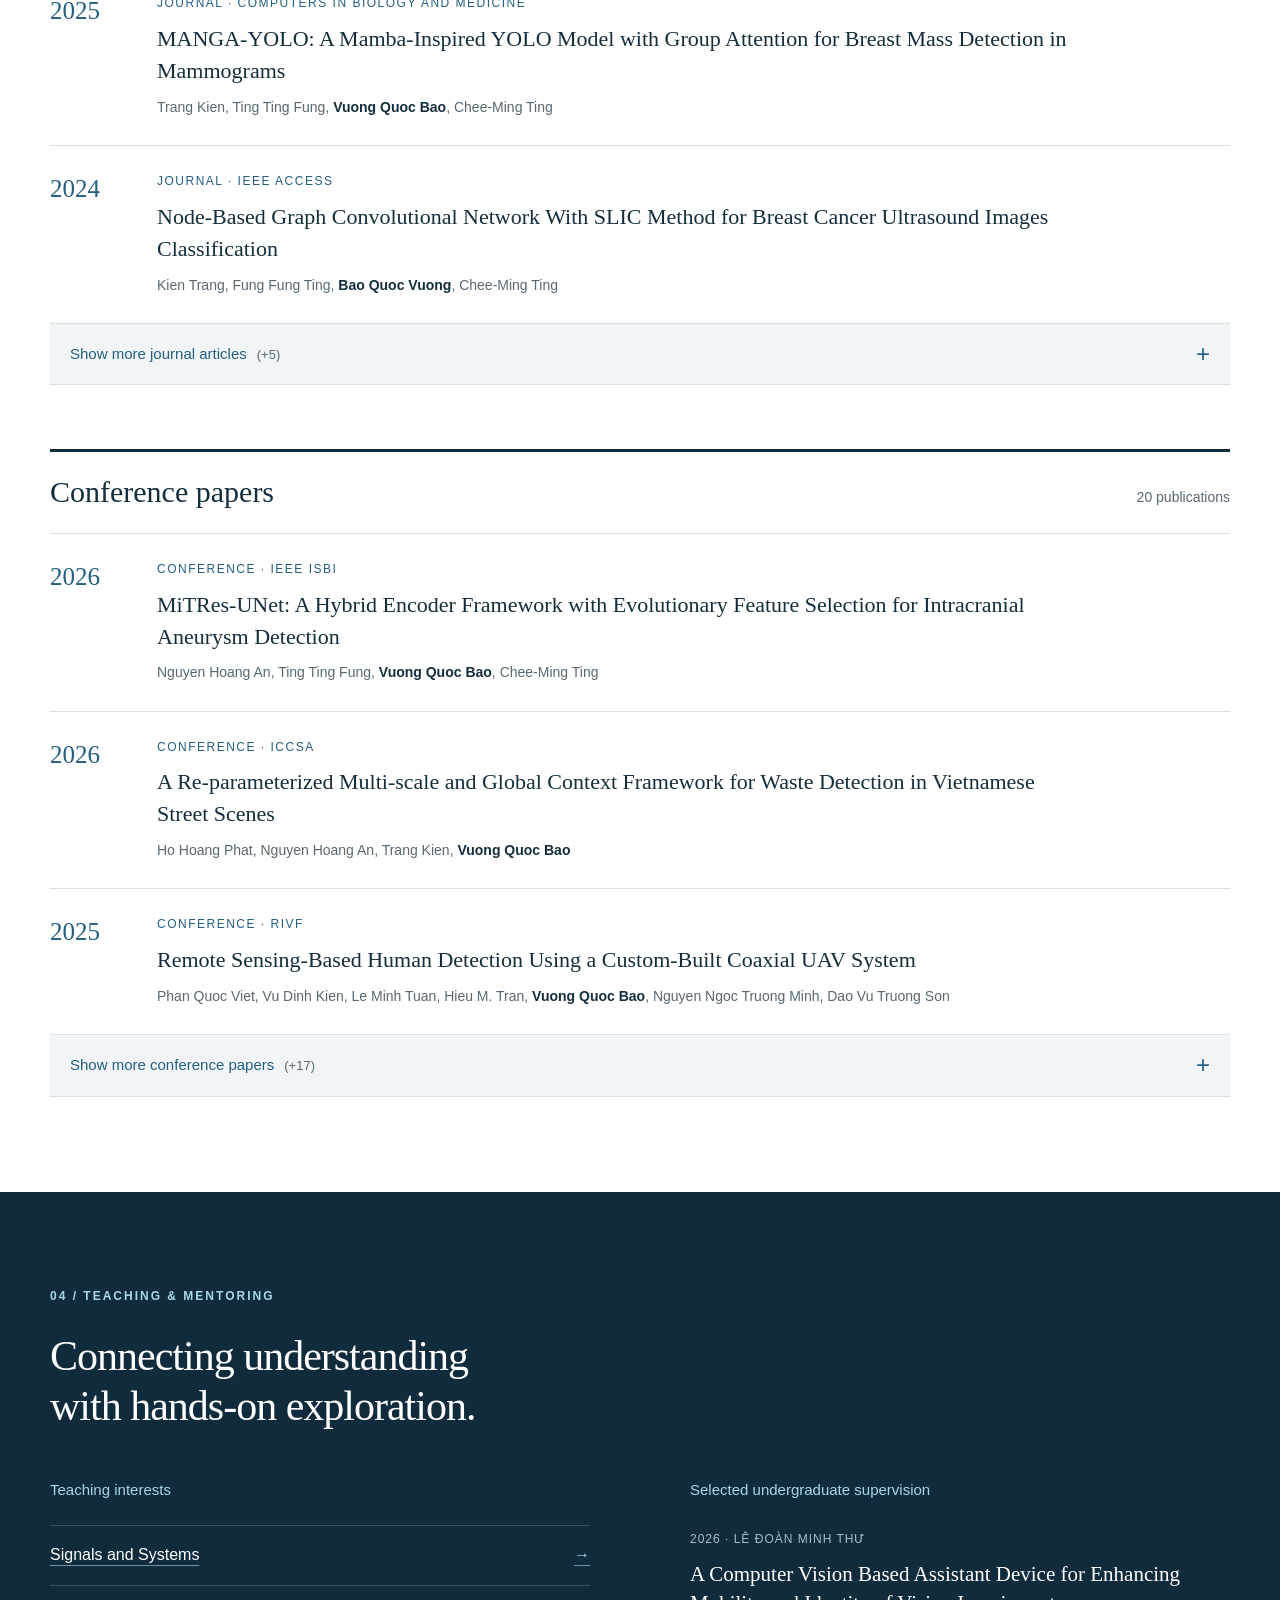
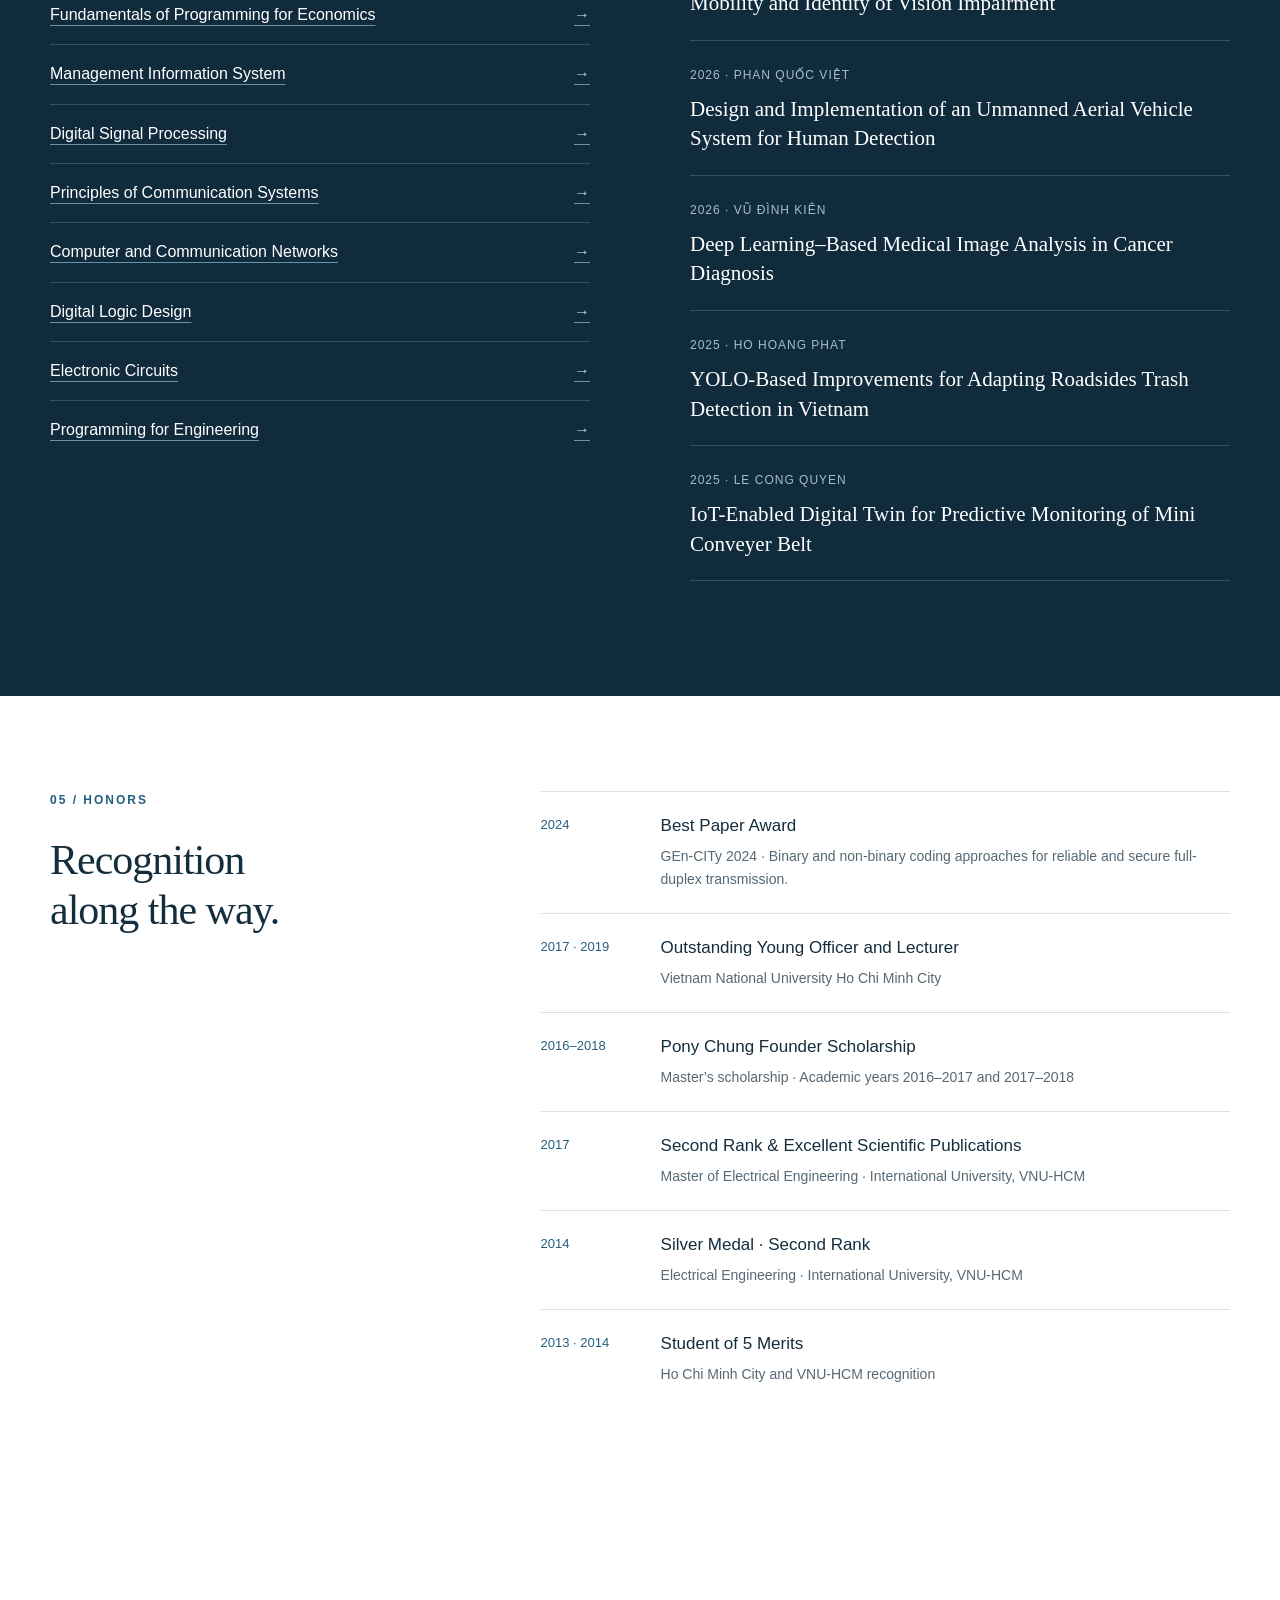
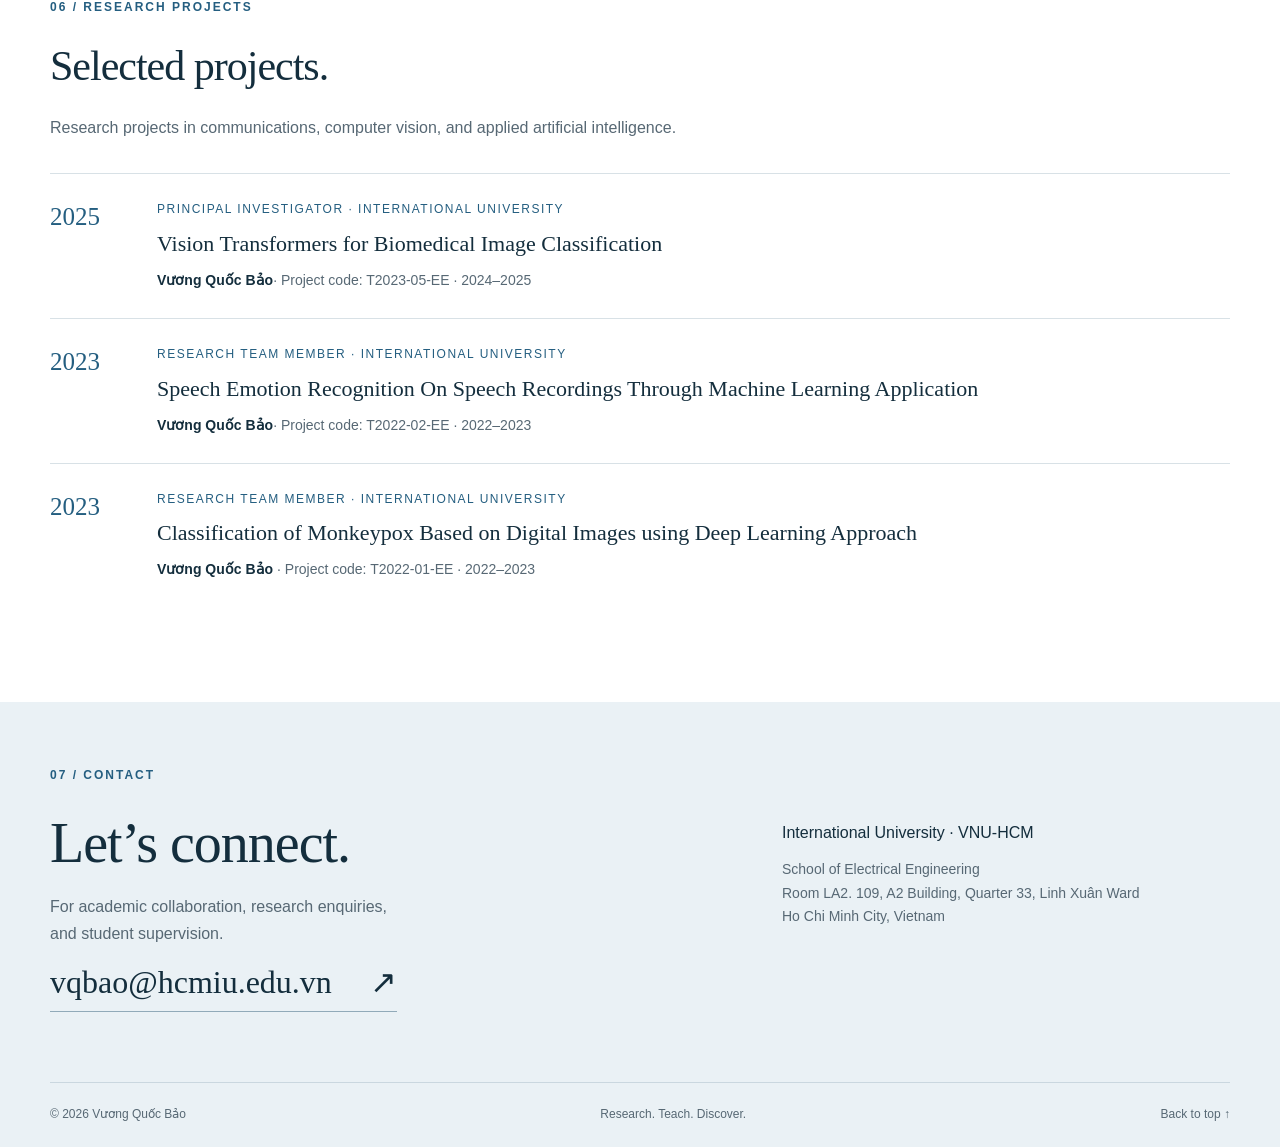
==== commit 56b2878d: "Fix HTML structure and closing tags in index.html Added missing closing tags and corrected HTML stru" ====
--- a/index.html
+++ b/index.html
@@ -81,7 +81,7 @@
 <section class="wrap section honors" id="honors"><div class="section-label"><p class="eyebrow">05 / HONORS</p><h2>Recognition<br>along the way.</h2></div><div class="award-list"><article><span>2024</span><div><h3>Best Paper Award</h3><p>GEn-CITy 2024 · Binary and non-binary coding approaches for reliable and secure full-duplex transmission.</p></div></article><article><span>2017 · 2019</span><div><h3>Outstanding Young Officer and Lecturer</h3><p>Vietnam National University Ho Chi Minh City</p></div></article><article><span>2016–2018</span><div><h3>Pony Chung Founder Scholarship</h3><p>Master’s scholarship · Academic years 2016–2017 and 2017–2018</p></div></article><article><span>2017</span><div><h3>Second Rank & Excellent Scientific Publications</h3><p>Master of Electrical Engineering · International University, VNU-HCM</p></div></article><article><span>2014</span><div><h3>Silver Medal · Second Rank</h3><p>Electrical Engineering · International University, VNU-HCM</p></div></article><article><span>2013 · 2014</span><div><h3>Student of 5 Merits</h3><p>Ho Chi Minh City and VNU-HCM recognition</p></div></article></div></section>
 <section class="wrap section" id="projects"><div class="section-head"><div><p class="eyebrow">06 / RESEARCH PROJECTS</p><h2>Selected projects.</h2></div></div><p class="section-description">Research projects in communications, computer vision, and applied artificial intelligence.</p><article class="publication"><span class="pub-year">2025</span><div><p class="pub-type">PRINCIPAL INVESTIGATOR · INTERNATIONAL UNIVERSITY</p><h3>Vision Transformers for Biomedical Image Classification</h3><p><strong>Vương Quốc Bảo</strong>· Project code: T2023-05-EE · 2024–2025</p></div></article><article class="publication"><span class="pub-year">2023</span><div><p class="pub-type">RESEARCH TEAM MEMBER · INTERNATIONAL UNIVERSITY</p><h3>Speech Emotion Recognition On Speech Recordings Through Machine Learning Application</h3><p><strong>Vương Quốc Bảo</strong>· Project code: T2022-02-EE · 2022–2023</p></div></article>
 <article class="publication"><span class="pub-year">2023</span><div><p class="pub-type">RESEARCH TEAM MEMBER · INTERNATIONAL UNIVERSITY</p><h3>Classification of Monkeypox Based on Digital Images using Deep
-Learning Approach</h3><p><strong>Vương Quốc Bảo</strong>· Project code: T2022-01-EE · 2022–2023</p></div></article></section>
+Learning Approach</h3><p><strong>Vương Quốc Bảo</strong> · Project code: T2022-01-EE · 2022–2023</p></div></article></section>
 <section class="contact-section" id="contact"><div class="wrap"><p class="eyebrow">07 / CONTACT</p><div class="contact-layout"><div><h2>Let’s connect.</h2><p>For academic collaboration, research enquiries,<br>and student supervision.</p><a class="email" href="mailto:vqbao@hcmiu.edu.vn">vqbao@hcmiu.edu.vn <span>↗</span></a></div><div class="contact-address"><strong>International University · VNU-HCM</strong><p>School of Electrical Engineering<br>Room LA2. 109, A2 Building, Quarter 33, Linh Xuân Ward<br>Ho Chi Minh City, Vietnam</p></div></div><footer><span>© <span id="year">2026</span> Vương Quốc Bảo</span><span>Research. Teach. Discover.</span><a href="#home">Back to top ↑</a></footer></div></section></main></body></html>
 
 
